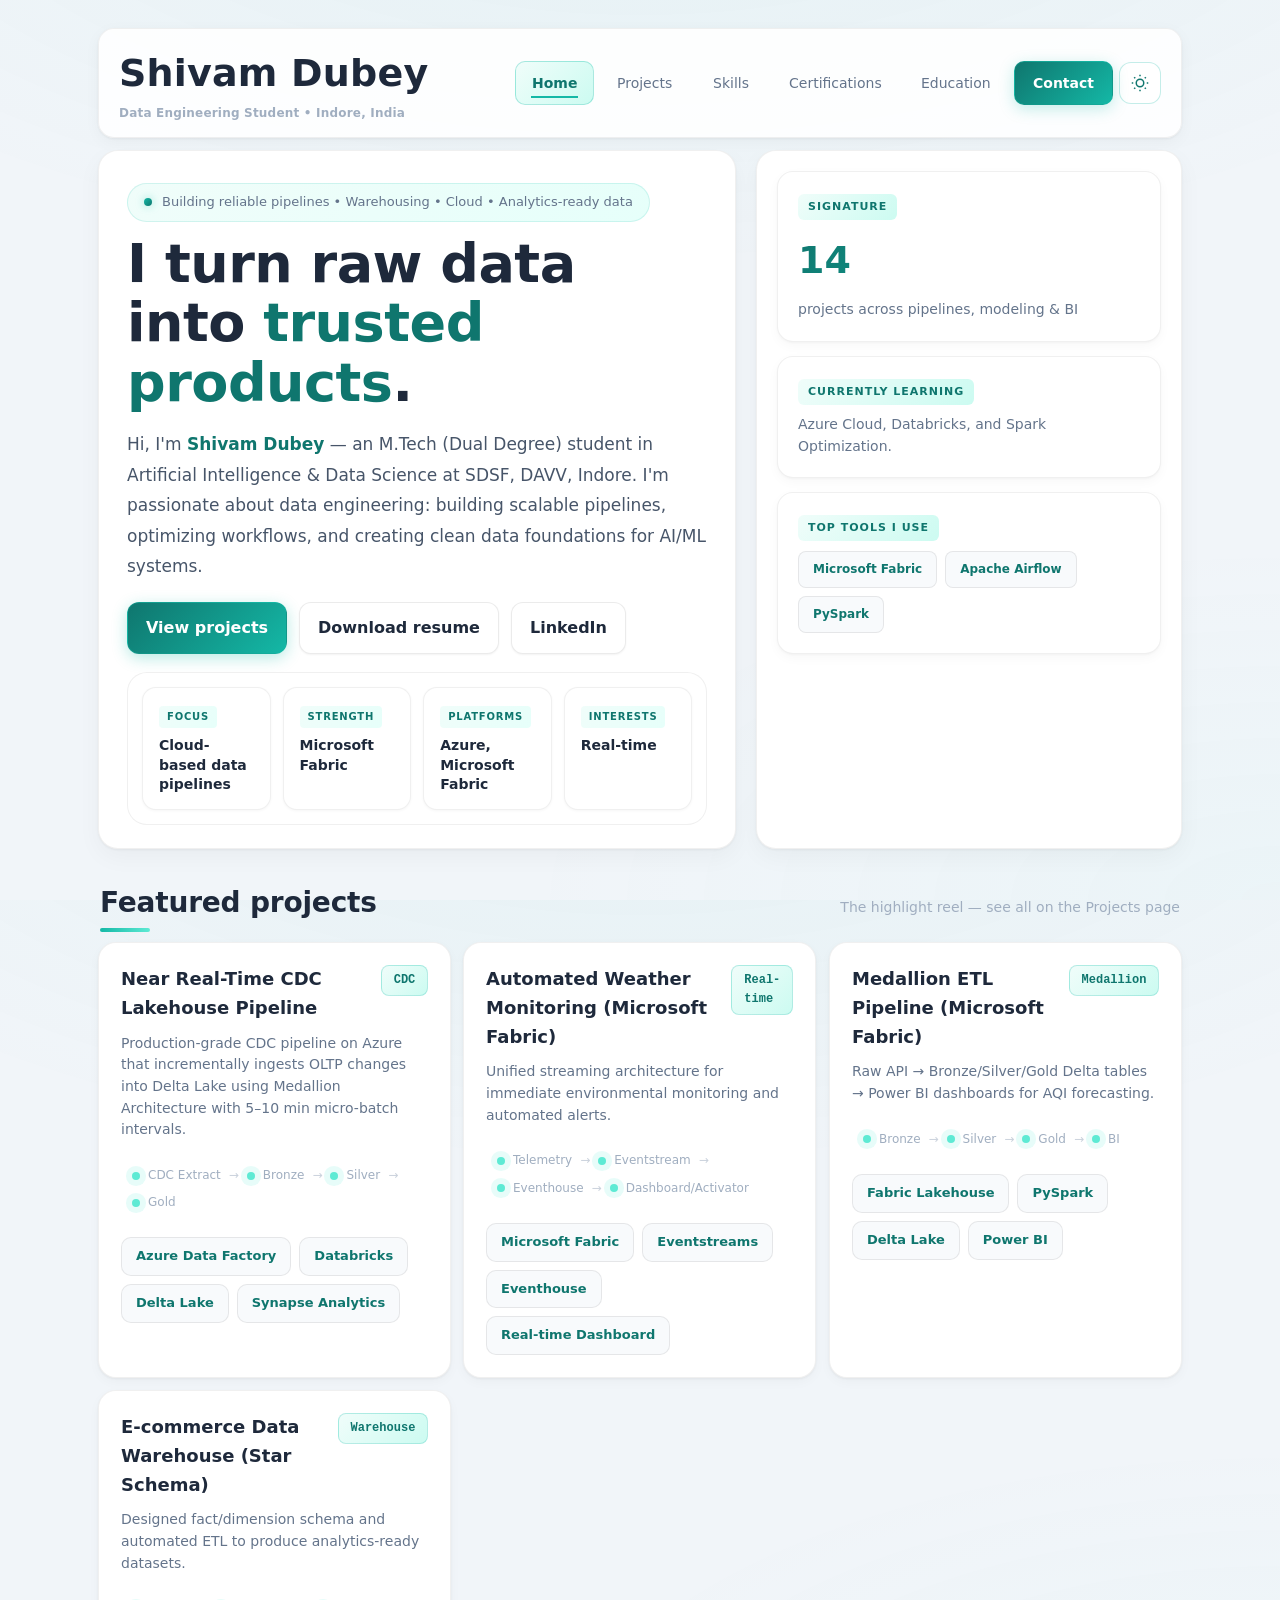
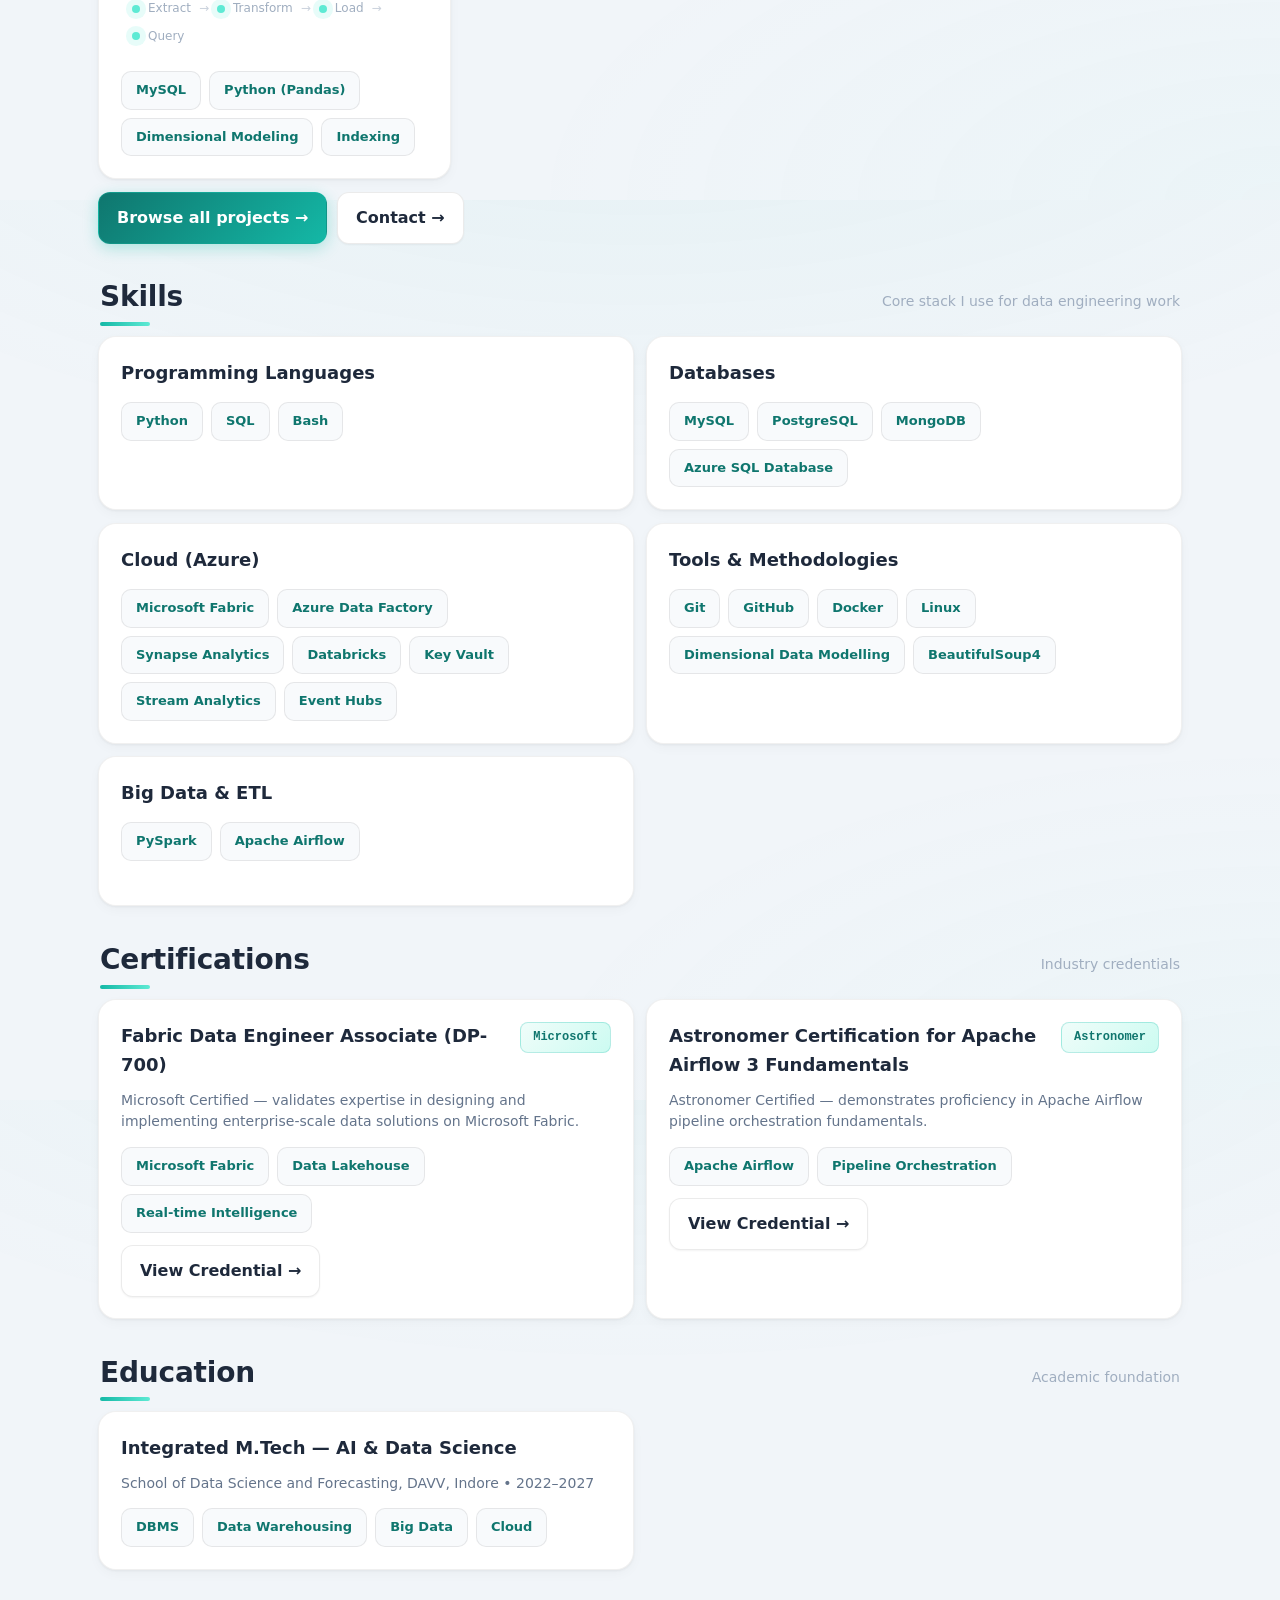
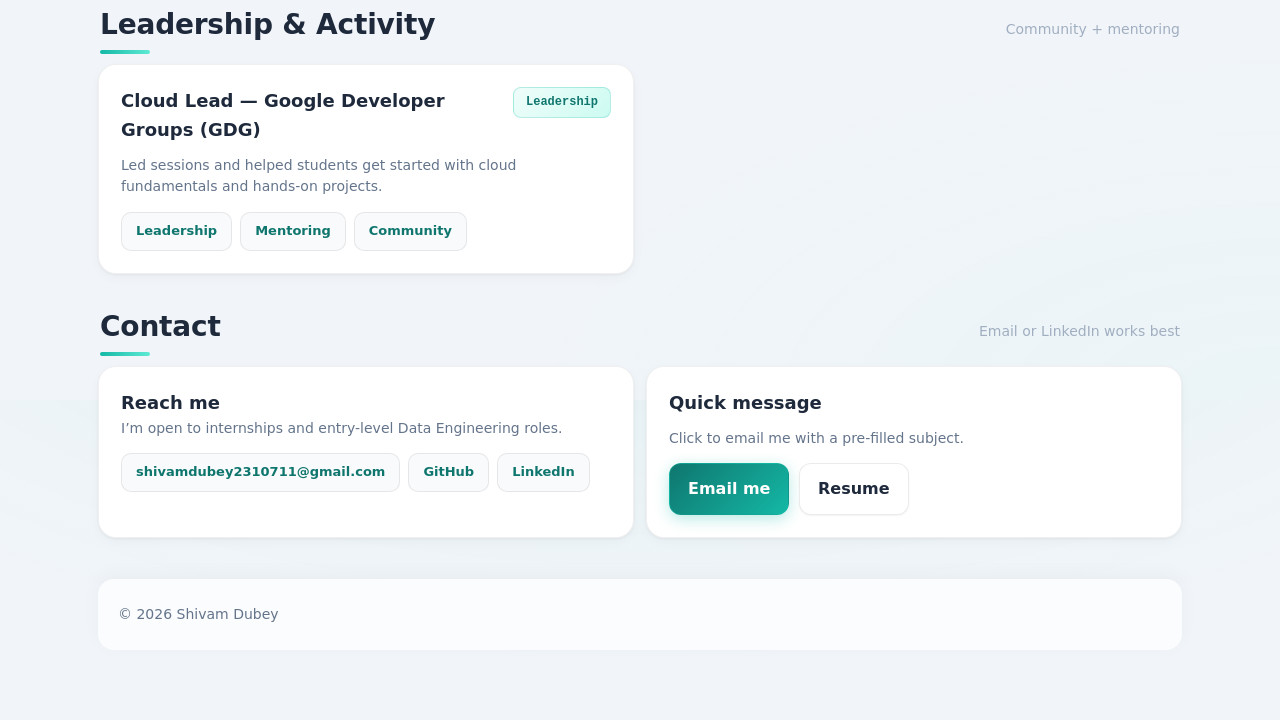
==== index.html @ 6c38d453 "Done" ====
<!doctype html>
<html lang="en">
<head>
  <meta charset="utf-8" />
  <meta name="viewport" content="width=device-width, initial-scale=1" />
  <meta name="color-scheme" content="light dark" />
  <title>Shivam Dubey — Data Engineering Portfolio</title>
  <link rel="stylesheet" href="./assets/styles.css" />
</head>
<body>
  <div class="container">
    <header>
      <div class="brand">
        <div>
          <div style="font-size:38px; font-weight:800;">Shivam Dubey</div>
          <div style="font-size:12px;color:var(--muted);">Data Engineering Student • Indore, India</div>
        </div>
      </div>
      <nav aria-label="Primary">
        <a href="./index.html" aria-current="page">Home</a>
        <a href="./projects.html">Projects</a>
        <a href="#skills">Skills</a>
        <a href="#certifications">Certifications</a>
        <a href="#education">Education</a>
        <a href="#contact" class="cta">Contact</a>
        <button class="darkModeToggle" id="darkModeToggle" aria-label="Toggle dark mode">
          <svg class="sunIcon" width="18" height="18" viewBox="0 0 24 24" fill="none" stroke="currentColor" stroke-width="2">
            <circle cx="12" cy="12" r="5"></circle>
            <line x1="12" y1="1" x2="12" y2="3"></line>
            <line x1="12" y1="21" x2="12" y2="23"></line>
            <line x1="4.22" y1="4.22" x2="5.64" y2="5.64"></line>
            <line x1="18.36" y1="18.36" x2="19.78" y2="19.78"></line>
            <line x1="1" y1="12" x2="3" y2="12"></line>
            <line x1="21" y1="12" x2="23" y2="12"></line>
            <line x1="4.22" y1="19.78" x2="5.64" y2="18.36"></line>
            <line x1="18.36" y1="5.64" x2="19.78" y2="4.22"></line>
          </svg>
          <svg class="moonIcon" width="18" height="18" viewBox="0 0 24 24" fill="none" stroke="currentColor" stroke-width="2">
            <path d="M21 12.79A9 9 0 1 1 11.21 3 7 7 0 0 0 21 12.79z"></path>
          </svg>
        </button>
      </nav>
    </header>

    <main>
      <section class="hero">
        <div class="panel left reveal" data-delay="1">
          <div class="kicker">
            <span class="dot" aria-hidden="true"></span>
            <span>Building reliable pipelines • Warehousing • Cloud • Analytics-ready data</span>
          </div>
          <h1>
            I turn raw data into
            <span style="color: #0f766e;">trusted products</span>.
          </h1>
          <p class="subtitle">
            Hi, I'm <strong>Shivam Dubey</strong> — an M.Tech (Dual Degree) student in Artificial Intelligence & Data Science at SDSF, DAVV, Indore.
            I'm passionate about data engineering: building scalable pipelines, optimizing workflows, and creating clean data foundations for AI/ML systems.
          </p>
          <div class="heroActions">
            <a class="btn primary" href="./projects.html">View projects</a>
            <a class="btn" href="../ShivamDubey.pdf" target="_blank" rel="noopener">Download resume</a>
            <a class="btn" href="https://www.linkedin.com/in/shivam-dubey20/" target="_blank" rel="noopener">LinkedIn</a>
          </div>

          <div class="statsBar panel reveal" data-delay="2" style="margin-top:18px; box-shadow:none;">
            <div class="stat">
              <div class="label">Focus</div>
              <div class="value">Cloud-based data pipelines</div>
            </div>
            <div class="stat">
              <div class="label">Strength</div>
              <div class="value">Microsoft Fabric</div>
            </div>
            <div class="stat">
              <div class="label">Platforms</div>
              <div class="value">Azure, Microsoft Fabric</div>
            </div>
            <div class="stat">
              <div class="label">Interests</div>
              <div class="value">Real-time</div>
            </div>
          </div>
        </div>

        <div class="panel right reveal" data-delay="2">
          <div class="miniCard">
            <div class="miniTitle">Signature</div>
            <div class="bigStat">14</div>
            <div class="miniText">projects across pipelines, modeling & BI</div>
          </div>
          <div class="miniCard">
            <div class="miniTitle">Currently learning</div>
            <div class="miniText">Azure Cloud, Databricks, and Spark Optimization.</div>
          </div>
          <div class="miniCard">
            <div class="miniTitle">Top Tools I Use</div>
            <div class="miniText topTools">
              <span class="toolTag">Microsoft Fabric</span>
              <span class="toolTag">Apache Airflow</span>
              <span class="toolTag">PySpark</span>
            </div>
          </div>
        </div>
      </section>

      <section class="reveal" data-delay="1">
        <div class="sectionHead">
          <h2>Featured projects</h2>
          <div class="hint">The highlight reel — see all on the Projects page</div>
        </div>

        <div class="grid3">
          <article class="card reveal" data-delay="1">
            <div class="cardTop">
              <h3>Near Real-Time CDC Lakehouse Pipeline</h3>
              <span class="pill">CDC</span>
            </div>
            <p class="meta">Production-grade CDC pipeline on Azure that incrementally ingests OLTP changes into Delta Lake using Medallion Architecture with 5–10 min micro-batch intervals.</p>
            <div class="pipeline" aria-label="Pipeline summary">
              <div class="pipeStep"><span class="pipeDot" aria-hidden="true"></span>CDC Extract</div>
              <div class="pipeArrow" aria-hidden="true">→</div>
              <div class="pipeStep"><span class="pipeDot" aria-hidden="true"></span>Bronze</div>
              <div class="pipeArrow" aria-hidden="true">→</div>
              <div class="pipeStep"><span class="pipeDot" aria-hidden="true"></span>Silver</div>
              <div class="pipeArrow" aria-hidden="true">→</div>
              <div class="pipeStep"><span class="pipeDot" aria-hidden="true"></span>Gold</div>
            </div>
            <div class="tags">
              <span class="tag">Azure Data Factory</span>
              <span class="tag">Databricks</span>
              <span class="tag">Delta Lake</span>
              <span class="tag">Synapse Analytics</span>
            </div>
          </article>

          <article class="card reveal" data-delay="2">
            <div class="cardTop">
              <h3>Automated Weather Monitoring (Microsoft Fabric)</h3>
              <span class="pill">Real-time</span>
            </div>
            <p class="meta">Unified streaming architecture for immediate environmental monitoring and automated alerts.</p>
            <div class="pipeline" aria-label="Pipeline summary">
              <div class="pipeStep"><span class="pipeDot" aria-hidden="true"></span>Telemetry</div>
              <div class="pipeArrow" aria-hidden="true">→</div>
              <div class="pipeStep"><span class="pipeDot" aria-hidden="true"></span>Eventstream</div>
              <div class="pipeArrow" aria-hidden="true">→</div>
              <div class="pipeStep"><span class="pipeDot" aria-hidden="true"></span>Eventhouse</div>
              <div class="pipeArrow" aria-hidden="true">→</div>
              <div class="pipeStep"><span class="pipeDot" aria-hidden="true"></span>Dashboard/Activator</div>
            </div>
            <div class="tags">
              <span class="tag">Microsoft Fabric</span>
              <span class="tag">Eventstreams</span>
              <span class="tag">Eventhouse</span>
              <span class="tag">Real-time Dashboard</span>
            </div>
          </article>

          <article class="card reveal" data-delay="3">
            <div class="cardTop">
              <h3>Medallion ETL Pipeline (Microsoft Fabric)</h3>
              <span class="pill">Medallion</span>
            </div>
            <p class="meta">Raw API → Bronze/Silver/Gold Delta tables → Power BI dashboards for AQI forecasting.</p>
            <div class="pipeline">
              <div class="pipeStep"><span class="pipeDot" aria-hidden="true"></span>Bronze</div>
              <div class="pipeArrow" aria-hidden="true">→</div>
              <div class="pipeStep"><span class="pipeDot" aria-hidden="true"></span>Silver</div>
              <div class="pipeArrow" aria-hidden="true">→</div>
              <div class="pipeStep"><span class="pipeDot" aria-hidden="true"></span>Gold</div>
              <div class="pipeArrow" aria-hidden="true">→</div>
              <div class="pipeStep"><span class="pipeDot" aria-hidden="true"></span>BI</div>
            </div>
            <div class="tags">
              <span class="tag">Fabric Lakehouse</span>
              <span class="tag">PySpark</span>
              <span class="tag">Delta Lake</span>
              <span class="tag">Power BI</span>
            </div>
          </article>

          <article class="card reveal" data-delay="4">
            <div class="cardTop">
              <h3>E-commerce Data Warehouse (Star Schema)</h3>
              <span class="pill">Warehouse</span>
            </div>
            <p class="meta">Designed fact/dimension schema and automated ETL to produce analytics-ready datasets.</p>
            <div class="pipeline">
              <div class="pipeStep"><span class="pipeDot" aria-hidden="true"></span>Extract</div>
              <div class="pipeArrow" aria-hidden="true">→</div>
              <div class="pipeStep"><span class="pipeDot" aria-hidden="true"></span>Transform</div>
              <div class="pipeArrow" aria-hidden="true">→</div>
              <div class="pipeStep"><span class="pipeDot" aria-hidden="true"></span>Load</div>
              <div class="pipeArrow" aria-hidden="true">→</div>
              <div class="pipeStep"><span class="pipeDot" aria-hidden="true"></span>Query</div>
            </div>
            <div class="tags">
              <span class="tag">MySQL</span>
              <span class="tag">Python (Pandas)</span>
              <span class="tag">Dimensional Modeling</span>
              <span class="tag">Indexing</span>
            </div>
          </article>
        </div>

        <div style="margin-top:12px; display:flex; gap:10px; flex-wrap:wrap; align-items:center;">
          <a class="btn primary" href="./projects.html">Browse all projects →</a>
          <a class="btn" href="#contact">Contact →</a>
        </div>
      </section>

      <section id="skills" class="reveal" data-delay="1">
        <div class="sectionHead">
          <h2>Skills</h2>
          <div class="hint">Core stack I use for data engineering work</div>
        </div>

        <div class="grid2">
          <div class="card reveal" data-delay="1">
            <h3 style="margin-top:0;">Programming Languages</h3>
            <div class="tags">
              <span class="tag">Python</span>
              <span class="tag">SQL</span>
              <span class="tag">Bash</span>
            </div>
          </div>

          <div class="card reveal" data-delay="2">
            <h3 style="margin-top:0;">Databases</h3>
            <div class="tags">
              <span class="tag">MySQL</span>
              <span class="tag">PostgreSQL</span>
              <span class="tag">MongoDB</span>
              <span class="tag">Azure SQL Database</span>
            </div>
          </div>

          <div class="card reveal" data-delay="3">
            <h3 style="margin-top:0;">Cloud (Azure)</h3>
            <div class="tags">
              <span class="tag">Microsoft Fabric</span>
              <span class="tag">Azure Data Factory</span>
              <span class="tag">Synapse Analytics</span>
              <span class="tag">Databricks</span>
              <span class="tag">Key Vault</span>
              <span class="tag">Stream Analytics</span>
              <span class="tag">Event Hubs</span>
            </div>
          </div>

          <div class="card reveal" data-delay="4">
            <h3 style="margin-top:0;">Tools & Methodologies</h3>
            <div class="tags">
              <span class="tag">Git</span>
              <span class="tag">GitHub</span>
              <span class="tag">Docker</span>
              <span class="tag">Linux</span>
              <span class="tag">Dimensional Data Modelling</span>
              <span class="tag">BeautifulSoup4</span>
            </div>
          </div>

          <div class="card reveal" data-delay="1">
            <h3 style="margin-top:0;">Big Data & ETL</h3>
            <div class="tags">
              <span class="tag">PySpark</span>
              <span class="tag">Apache Airflow</span>
            </div>
          </div>
        </div>
      </section>

      <section id="certifications" class="reveal" data-delay="1">
        <div class="sectionHead">
          <h2>Certifications</h2>
          <div class="hint">Industry credentials</div>
        </div>

        <div class="grid2">
          <article class="card reveal" data-delay="1">
            <div class="cardTop">
              <h3>Fabric Data Engineer Associate (DP-700)</h3>
              <span class="pill">Microsoft</span>
            </div>
            <p class="meta">Microsoft Certified — validates expertise in designing and implementing enterprise-scale data solutions on Microsoft Fabric.</p>
            <div class="tags">
              <span class="tag">Microsoft Fabric</span>
              <span class="tag">Data Lakehouse</span>
              <span class="tag">Real-time Intelligence</span>
            </div>
            <div style="margin-top:12px;">
              <a class="btn" href="https://learn.microsoft.com/api/credentials/share/en-us/ShivamDubey-7256/8B53C092106B45E4?sharingId=7010AFC8DEE83D1C" target="_blank" rel="noopener">View Credential →</a>
            </div>
          </article>

          <article class="card reveal" data-delay="2">
            <div class="cardTop">
              <h3>Astronomer Certification for Apache Airflow 3 Fundamentals</h3>
              <span class="pill">Astronomer</span>
            </div>
            <p class="meta">Astronomer Certified — demonstrates proficiency in Apache Airflow pipeline orchestration fundamentals.</p>
            <div class="tags">
              <span class="tag">Apache Airflow</span>
              <span class="tag">Pipeline Orchestration</span>
            </div>
            <div style="margin-top:12px;">
              <a class="btn" href="https://www.credly.com/badges/c5723127-2239-4396-9d45-524a67b0c350/public_url" target="_blank" rel="noopener">View Credential →</a>
            </div>
          </article>
        </div>
      </section>

      <section id="education" class="reveal" data-delay="1">
        <div class="sectionHead">
          <h2>Education</h2>
          <div class="hint">Academic foundation</div>
        </div>

        <div class="grid2">
          <article class="card reveal" data-delay="1">
            <h3 style="margin-top:0;">Integrated M.Tech — AI & Data Science</h3>
            <p class="meta">School of Data Science and Forecasting, DAVV, Indore • 2022–2027</p>
            <div class="tags">
              <span class="tag">DBMS</span>
              <span class="tag">Data Warehousing</span>
              <span class="tag">Big Data</span>
              <span class="tag">Cloud</span>
            </div>
          </article>
        </div>
      </section>

      <section id="leadership" class="reveal" data-delay="1">
        <div class="sectionHead">
          <h2>Leadership & Activity</h2>
          <div class="hint">Community + mentoring</div>
        </div>

        <div class="grid2">
          <article class="card reveal" data-delay="1">
            <div class="cardTop">
              <h3>Cloud Lead — Google Developer Groups (GDG)</h3>
              <span class="pill">Leadership</span>
            </div>
            <p class="meta">Led sessions and helped students get started with cloud fundamentals and hands‑on projects.</p>
            <div class="tags">
              <span class="tag">Leadership</span>
              <span class="tag">Mentoring</span>
              <span class="tag">Community</span>
            </div>
          </article>
        </div>
      </section>

      <section id="contact" class="reveal" data-delay="1">
        <div class="sectionHead">
          <h2>Contact</h2>
          <div class="hint">Email or LinkedIn works best</div>
        </div>

        <div class="grid2">
          <div class="card reveal" data-delay="1">
            <h3 style="margin-top:0;">Reach me</h3>
            <p class="meta" style="margin-top:0;">I’m open to internships and entry-level Data Engineering roles.</p>
            <div class="tags">
              <a class="tag" href="mailto:shivamdubey2310711@gmail.com">shivamdubey2310711@gmail.com</a>
              <a class="tag" href="https://github.com/shivamdubey2310" target="_blank" rel="noopener">GitHub</a>
              <a class="tag" href="https://www.linkedin.com/in/shivamdubey-20" target="_blank" rel="noopener">LinkedIn</a>
            </div>
          </div>

          <div class="card reveal" data-delay="2">
            <h3 style="margin-top:0;">Quick message</h3>
            <p class="meta">Click to email me with a pre-filled subject.</p>
            <div style="display:flex; gap:10px; flex-wrap:wrap;">
              <a class="btn primary" href="mailto:shivamdubey2310711@gmail.com?subject=Portfolio%20Inquiry">Email me</a>
              <a class="btn" href="../ShivamDubey.pdf" target="_blank" rel="noopener">Resume</a>
            </div>
          </div>
        </div>
      </section>

      <footer class="reveal" data-delay="1">
        <div>© <span id="year"></span> Shivam Dubey</div>
      </footer>
    </main>
  </div>

  <script src="./assets/app.js"></script>
</body>
</html>
---- assets/styles.css ----
:root{
  --bg: #0a0f1a;
  --card: rgba(255,255,255,.05);
  --text: #f0f4f8;
  --muted: #a0aec0;
  --soft: rgba(255,255,255,.08);
  --border: rgba(255,255,255,.1);

  /* Modern teal-cyan accent palette */
  --accent: #14b8a6;
  --accent2: #5eead4;
  --accentDark: #0d3d38;
  --accentMid: #0f766e;
  --accentGlow: rgba(20,184,166,.25);

  --shadow: 0 20px 60px rgba(0,0,0,.5);
  --radius: 16px;
  --max: 1120px;
  --mono: ui-monospace, SFMono-Regular, Menlo, Monaco, Consolas, "Liberation Mono", "Courier New", monospace;
  --sans: ui-sans-serif, system-ui, -apple-system, Segoe UI, Roboto, Helvetica, Arial, "Apple Color Emoji", "Segoe UI Emoji";
}

*{ box-sizing: border-box; }
html{ scroll-behavior: smooth; }
html, body{ height: 100%; }

body{
  margin: 0;
  font-family: var(--sans);
  color: #1e293b;
  background: 
    radial-gradient(ellipse 80% 50% at 50% -20%, rgba(20,184,166,.06), transparent),
    radial-gradient(ellipse 60% 40% at 100% 100%, rgba(94,234,212,.04), transparent),
    #f1f5f9;
  min-height: 100vh;
  line-height: 1.6;
  overflow-x: hidden;
  transition: background 0.3s ease, color 0.3s ease;
}

/* Dark Mode Styles */
body.dark-mode{
  color: #e2e8f0;
  background: 
    radial-gradient(ellipse 80% 50% at 50% -20%, rgba(20,184,166,.15), transparent),
    radial-gradient(ellipse 60% 40% at 100% 100%, rgba(94,234,212,.08), transparent),
    linear-gradient(180deg, #0f172a 0%, #1e293b 100%);
}

body.dark-mode ::selection{
  background: rgba(20,184,166,.5);
  color: #ffffff;
}

body.dark-mode header{
  background: rgba(15,23,42,.85);
  border-color: rgba(20,184,166,.2);
  box-shadow: 0 4px 20px rgba(0,0,0,.3);
}

body.dark-mode .hero .panel{
  background: linear-gradient(145deg, rgba(30,41,59,.9) 0%, rgba(15,23,42,.95) 100%);
  border-color: rgba(20,184,166,.25);
  box-shadow: 0 8px 32px rgba(0,0,0,.3);
}

body.dark-mode .miniCard{
  background: linear-gradient(145deg, rgba(30,41,59,.9) 0%, rgba(15,23,42,.95) 100%);
  border-color: rgba(20,184,166,.2);
}

body.dark-mode .stat{
  background: linear-gradient(145deg, rgba(30,41,59,.9) 0%, rgba(15,23,42,.95) 100%);
  border-color: rgba(20,184,166,.15);
}

body.dark-mode .card{
  background: linear-gradient(145deg, rgba(30,41,59,.95) 0%, rgba(15,23,42,.98) 100%);
  border-color: rgba(20,184,166,.15);
}

body.dark-mode h1,
body.dark-mode h2,
body.dark-mode h3,
body.dark-mode .card h3,
body.dark-mode .stat .value,
body.dark-mode .sectionHead h2{
  color: #f1f5f9;
}

body.dark-mode h1 span{
  color: #5eead4 !important;
}

body.dark-mode .subtitle{
  color: #94a3b8;
}

body.dark-mode .subtitle strong{
  color: #5eead4;
}

body.dark-mode .kicker{
  background: linear-gradient(135deg, rgba(20,184,166,.15), rgba(15,23,42,.8));
  border-color: rgba(20,184,166,.25);
  color: #94a3b8;
}

body.dark-mode .miniTitle{
  background: linear-gradient(135deg, rgba(20,184,166,.2), rgba(15,23,42,.5));
  color: #5eead4;
}

body.dark-mode .miniText{
  color: #94a3b8;
}

body.dark-mode .stat .label{
  background: linear-gradient(135deg, rgba(20,184,166,.15), rgba(15,23,42,.5));
  color: #5eead4;
}

body.dark-mode .toolTag{
  background: linear-gradient(135deg, rgba(20,184,166,.15), rgba(15,23,42,.8));
  border-color: rgba(20,184,166,.3);
  color: #5eead4;
}

body.dark-mode .btn{
  background: linear-gradient(145deg, rgba(30,41,59,.9), rgba(15,23,42,.95));
  border-color: rgba(20,184,166,.25);
  color: #e2e8f0;
}

body.dark-mode .btn.primary{
  background: linear-gradient(135deg, #0f766e, #14b8a6);
  color: #ffffff;
}

body.dark-mode nav a{
  color: #94a3b8;
}

body.dark-mode nav a:hover{
  background: linear-gradient(145deg, rgba(20,184,166,.1), rgba(15,23,42,.8));
  color: #5eead4;
}

body.dark-mode nav a[aria-current="page"]{
  background: linear-gradient(135deg, rgba(20,184,166,.2), rgba(15,23,42,.8));
  border-color: rgba(20,184,166,.35);
  color: #5eead4;
}

body.dark-mode .tag{
  background: linear-gradient(135deg, rgba(20,184,166,.15), rgba(15,23,42,.8));
  border-color: rgba(20,184,166,.25);
  color: #5eead4;
}

body.dark-mode .pill{
  background: linear-gradient(135deg, rgba(20,184,166,.2), rgba(15,23,42,.8));
  border-color: rgba(20,184,166,.3);
  color: #5eead4;
}

body.dark-mode .meta{
  color: #94a3b8;
}

body.dark-mode footer{
  background: linear-gradient(145deg, rgba(30,41,59,.9), rgba(15,23,42,.95));
  border-color: rgba(20,184,166,.2);
  color: #94a3b8;
}

body.dark-mode .filterBar input{
  background: rgba(30,41,59,.9);
  border-color: rgba(20,184,166,.2);
  color: #e2e8f0;
}

body.dark-mode .filterBar input::placeholder{
  color: #64748b;
}

/* Dark Mode Toggle Button */
.darkModeToggle{
  display: flex;
  align-items: center;
  justify-content: center;
  width: 42px;
  height: 42px;
  border: 1px solid rgba(20,184,166,.25);
  background: #ffffff;
  border-radius: 12px;
  cursor: pointer;
  transition: all 0.3s ease;
  color: #0f766e;
}

.darkModeToggle:hover{
  border-color: rgba(20,184,166,.4);
  box-shadow: 0 4px 15px rgba(20,184,166,.2);
  transform: translateY(-1px);
}

.darkModeToggle .sunIcon{
  display: block;
}

.darkModeToggle .moonIcon{
  display: none;
}

body.dark-mode .darkModeToggle{
  background: linear-gradient(145deg, rgba(30,41,59,.9), rgba(15,23,42,.95));
  border-color: rgba(20,184,166,.3);
  color: #5eead4;
}

body.dark-mode .darkModeToggle .sunIcon{
  display: none;
}

body.dark-mode .darkModeToggle .moonIcon{
  display: block;
}

/* Dark mode modal styles */
body.dark-mode .projectModal{
  background: rgba(15,23,42,.9);
}

body.dark-mode .modalContent{
  background: #1e293b;
  border-color: rgba(20,184,166,.2);
  box-shadow: 0 30px 100px rgba(0,0,0,.5), 0 0 0 1px rgba(20,184,166,.1);
}

body.dark-mode .modalBody{
  background: #1e293b;
}

body.dark-mode .modalClose{
  background: rgba(30,41,59,.9);
  border-color: rgba(20,184,166,.2);
  color: #e2e8f0;
}

body.dark-mode .modalClose:hover{
  background: rgba(20,184,166,.2);
}

body.dark-mode .modalInfo h2{
  color: #f1f5f9;
}

body.dark-mode .projectSection{
  border-color: rgba(94,234,212,.15);
}

body.dark-mode .sectionLabel{
  color: #5eead4;
  border-color: rgba(20,184,166,.4);
}

body.dark-mode .oneLiner{
  color: #e2e8f0;
}

body.dark-mode .techItem{
  color: #94a3b8;
}

body.dark-mode .techLabel{
  color: #5eead4;
}

body.dark-mode .projectSection p{
  color: #94a3b8;
}

body.dark-mode .highlights li{
  color: #94a3b8;
}

body.dark-mode .highlights li strong{
  color: #5eead4;
}

body.dark-mode .solutionList li{
  color: #94a3b8;
}

body.dark-mode .solutionList li strong{
  color: #5eead4;
}

body.dark-mode .projectLink{
  color: #5eead4;
}

body.dark-mode .modalBody::-webkit-scrollbar-track{
  background: #0f172a;
}

/* Dark mode project cards */
body.dark-mode .projectCard{
  background: linear-gradient(145deg, #1e293b 0%, #0f172a 100%);
  border-color: rgba(20,184,166,.15);
}

body.dark-mode .projectCard:hover{
  border-color: rgba(20,184,166,.35);
  box-shadow: 
    0 20px 50px rgba(0,0,0,.4), 
    0 0 40px rgba(20,184,166,.15),
    0 0 0 1px rgba(20,184,166,.25);
}

body.dark-mode .projectContent{
  background: linear-gradient(145deg, #1e293b 0%, #0f172a 100%);
}

body.dark-mode .projectContent h3{
  color: #f1f5f9;
}

body.dark-mode .projectCard:hover .projectContent h3{
  color: #5eead4;
}

body.dark-mode .projectContent .meta{
  color: #94a3b8;
}

body.dark-mode .projectContent .pill{
  background: rgba(20,184,166,.15);
  border-color: rgba(20,184,166,.3);
  color: #5eead4;
}

body.dark-mode .projectCard:hover .projectContent .pill{
  background: rgba(20,184,166,.25);
  border-color: rgba(20,184,166,.5);
}

body.dark-mode .projectGithubLink{
  background: rgba(30,41,59,.8);
  border-color: rgba(20,184,166,.2);
  color: #94a3b8;
}

body.dark-mode .projectGithubLink:hover{
  background: rgba(20,184,166,.15);
  border-color: rgba(20,184,166,.4);
  color: #5eead4;
}

body.dark-mode .projectContent .tag{
  background: rgba(20,184,166,.1);
  border-color: rgba(20,184,166,.2);
  color: #5eead4;
}

body.dark-mode .projectThumbnail{
  background:
    radial-gradient(600px 220px at 20% 20%, rgba(20,184,166,.2), transparent 60%),
    radial-gradient(600px 220px at 80% 60%, rgba(94,234,212,.15), transparent 55%),
    linear-gradient(180deg, rgba(255,255,255,.02), rgba(0,0,0,.1)),
    rgba(15,23,42,.95);
}

/* Clean background */
a{ color: inherit; text-decoration: none; }
a:hover{ text-decoration: underline; }

/* Selection styling */
::selection{
  background: rgba(20,184,166,.35);
  color: #1e293b;
}

.container{ max-width: var(--max); margin: 0 auto; padding: 28px 18px 70px; }

header{
  display: flex;
  justify-content: space-between;
  align-items: center;
  gap: 18px;
  padding: 14px 20px;
  background: rgba(255,255,255,.88);
  backdrop-filter: blur(12px);
  -webkit-backdrop-filter: blur(12px);
  border-radius: 16px;
  border: 1px solid rgba(0,0,0,.06);
  box-shadow: 0 1px 3px rgba(0,0,0,.06), 0 4px 16px rgba(0,0,0,.04);
  margin-bottom: 8px;
}

.brand{
  display:flex; align-items:center; gap: 12px;
  font-weight: 700;
  letter-spacing: .2px;
}

.badge{
  border: 1px solid var(--border);
  background: var(--card);
  padding: 7px 10px;
  border-radius: 999px;
  font-size: 12px;
  color: var(--muted);
}

nav{
  display:flex; flex-wrap: wrap; gap: 6px;
  align-items: center;
  justify-content: flex-end;
}

nav a{
  border: 1px solid transparent;
  padding: 10px 16px;
  border-radius: 10px;
  color: #64748b;
  font-size: 14px;
  font-weight: 500;
  position: relative;
  transition: all 250ms cubic-bezier(.2,.8,.2,1);
}

nav a:hover{
  border-color: rgba(20,184,166,.2);
  background: linear-gradient(145deg, #f0fdfa, #ffffff);
  color: #0f766e;
  text-decoration: none;
}

nav a[aria-current="page"]{
  border-color: rgba(20,184,166,.3);
  background: linear-gradient(135deg, #f0fdfa, #ccfbf1);
  color: #0f766e;
  font-weight: 600;
}

.cta{
  border: 1px solid rgba(20,184,166,.4);
  background: linear-gradient(135deg, #0f766e, #14b8a6);
  color: #ffffff;
  padding: 10px 18px;
  border-radius: 10px;
  font-weight: 600;
  white-space: nowrap;
  box-shadow: 0 4px 15px rgba(20,184,166,.25);
  transition: all 300ms cubic-bezier(.2,.8,.2,1);
}

.cta:hover{
  box-shadow: 0 6px 20px rgba(20,184,166,.35);
  transform: translateY(-1px);
  text-decoration: none;
}

.cta:hover{ 
  text-decoration: none; 
  transform: translateY(-2px);
  box-shadow: 0 8px 25px rgba(20,184,166,.3), 0 0 20px rgba(20,184,166,.2);
  border-color: rgba(20,184,166,.7);
}

.hero{
  display: grid;
  grid-template-columns: 1.2fr .8fr;
  gap: 20px;
  align-items: stretch;
  margin-top: 12px;
}

.hero .panel{
  border: 1px solid rgba(0,0,0,.06);
  background: #ffffff;
  box-shadow: 0 1px 3px rgba(0,0,0,.06), 0 8px 24px rgba(0,0,0,.04);
  border-radius: 20px;
}

.panel{
  border: 1px solid var(--border);
  background: linear-gradient(180deg, var(--card), transparent 110%);
  border-radius: var(--radius);
  box-shadow: var(--shadow);
  overflow: hidden;
}

/* Motion + micro-interactions */
.panel, .card, .miniCard, .btn, nav a{
  transition: transform 280ms cubic-bezier(.2,.8,.2,1), filter 220ms ease, background-color 220ms ease, border-color 220ms ease, box-shadow 280ms ease;
  will-change: transform;
}

.panel:hover{ 
  transform: translateY(-3px); 
  box-shadow: 0 12px 40px rgba(0,0,0,.1);
}

.card:hover{ 
  transform: translateY(-4px); 
  box-shadow: 0 8px 30px rgba(0,0,0,.1), 0 0 0 1px rgba(20,184,166,.1);
}

.miniCard:hover{ 
  transform: translateY(-2px); 
  box-shadow: 0 6px 20px rgba(0,0,0,.08);
}

/* Scroll reveal with stagger */
.reveal{
  opacity: 0;
  transform: translateY(24px) scale(0.98);
  filter: blur(8px);
  transition: opacity 700ms cubic-bezier(.2,.8,.2,1), transform 700ms cubic-bezier(.2,.8,.2,1), filter 600ms cubic-bezier(.2,.8,.2,1);
}

.reveal.is-visible{
  opacity: 1;
  transform: translateY(0) scale(1);
  filter: blur(0);
}

.reveal[data-delay="1"]{ transition-delay: 100ms; }
.reveal[data-delay="2"]{ transition-delay: 180ms; }
.reveal[data-delay="3"]{ transition-delay: 260ms; }
.reveal[data-delay="4"]{ transition-delay: 340ms; }

.hero .left{ padding: 32px 28px 24px; }

.kicker{
  display:inline-flex;
  gap: 10px;
  flex-wrap: wrap;
  align-items: center;
  font-size: 13px;
  color: #64748b;
  font-weight: 500;
  background: linear-gradient(135deg, #f0fdfa, #e6fffa);
  padding: 8px 16px;
  border-radius: 20px;
  border: 1px solid rgba(20,184,166,.15);
}

.kicker .dot{ 
  width: 8px; 
  height: 8px; 
  border-radius: 999px; 
  background: linear-gradient(135deg, #14b8a6, #0f766e); 
  box-shadow: 0 0 8px rgba(20,184,166,.4);
}

h1{ 
  margin: 12px 0 10px; 
  font-size: clamp(34px, 5vw, 54px); 
  line-height: 1.1; 
  font-weight: 800; 
  letter-spacing: -0.5px;
  color: #1e293b;
}

h2{ font-size: clamp(22px, 3vw, 32px); font-weight: 700; letter-spacing: -0.3px; color: #1e293b; }
h3{ font-size: clamp(16px, 2vw, 20px); font-weight: 700; color: #1e293b; }
.subtitle{ 
  color: #475569; 
  font-size: 17px; 
  max-width: 60ch; 
  line-height: 1.8; 
}
.subtitle strong{
  color: #0f766e;
  font-weight: 700;
}

.heroActions{ display:flex; flex-wrap: wrap; gap: 12px; margin-top: 20px; }

.btn{
  display:inline-flex; align-items:center; gap: 10px;
  border: 1px solid rgba(0,0,0,.08);
  background: #ffffff;
  padding: 12px 18px;
  border-radius: 12px;
  font-weight: 600;
  color: #1e293b;
  position: relative;
  overflow: hidden;
  box-shadow: 0 1px 2px rgba(0,0,0,.05);
  transition: all 300ms ease;
}

.btn:hover{
  border-color: rgba(20,184,166,.3);
  box-shadow: 0 4px 12px rgba(0,0,0,.08), 0 0 0 1px rgba(20,184,166,.1);
  transform: translateY(-2px);
  text-decoration: none;
}

.btn.primary{
  border-color: rgba(20,184,166,.4);
  background: linear-gradient(135deg, #0f766e, #14b8a6);
  color: #ffffff;
  box-shadow: 0 4px 15px rgba(20,184,166,.3);
}

.btn.primary:hover{
  box-shadow: 0 8px 25px rgba(20,184,166,.4);
  transform: translateY(-2px);
}

.hero .right{ padding: 20px; display:flex; flex-direction: column; gap: 14px; }

.miniCard{
  border: 1px solid rgba(0,0,0,.06);
  background: #ffffff;
  border-radius: 16px;
  padding: 20px;
  box-shadow: 0 1px 3px rgba(0,0,0,.04), 0 4px 12px rgba(0,0,0,.03);
  position: relative;
  overflow: hidden;
  transition: all 300ms cubic-bezier(.2,.8,.2,1);
}

.miniCard::before{
  content: '';
  position: absolute;
  top: 0;
  left: 0;
  right: 0;
  height: 3px;
  background: linear-gradient(90deg, #14b8a6, #5eead4);
  opacity: 0;
  transition: opacity 300ms ease;
}

.miniCard:hover::before{
  opacity: 1;
}

.miniCard:hover{
  border-color: rgba(20,184,166,.2);
  box-shadow: 0 6px 20px rgba(0,0,0,.08);
  transform: translateY(-2px);
}

@keyframes spinGlow{
  from{ transform: rotate(0deg); }
  to{ transform: rotate(360deg); }
}

.miniCard > *{
  position: relative;
  z-index: 1;
}

.miniTitle{ 
  font-weight: 700; 
  font-size: 11px; 
  letter-spacing: 1px; 
  text-transform: uppercase; 
  color: #0f766e;
  background: linear-gradient(135deg, #f0fdfa, #ccfbf1);
  padding: 4px 10px;
  border-radius: 6px;
  display: inline-block;
}
.bigStat{ 
  margin-top: 10px; 
  font-size: 38px; 
  font-weight: 800;
  background: linear-gradient(135deg, #0f766e, #14b8a6);
  -webkit-background-clip: text;
  background-clip: text;
  color: transparent;
}
.miniText{ color: #64748b; font-size: 14px; margin-top: 8px; line-height: 1.6; }

/* Top Tools styling */
.topTools{
  display: flex;
  flex-wrap: wrap;
  gap: 8px;
  margin-top: 10px;
}

.toolTag{
  display: inline-block;
  padding: 8px 14px;
  background: #f8fafc;
  border: 1px solid rgba(0,0,0,.08);
  border-radius: 8px;
  font-size: 12px;
  font-weight: 600;
  color: #0f766e;
  transition: all 200ms ease;
}

.toolTag:hover{
  background: linear-gradient(135deg, #f0fdfa, #ccfbf1);
  border-color: rgba(20,184,166,.4);
  transform: translateY(-1px);
  box-shadow: 0 4px 12px rgba(20,184,166,.15);
}

.statsBar{
  margin-top: 14px;
  padding: 14px;
  display:grid;
  grid-template-columns: repeat(4,1fr);
  gap: 12px;
}

.stat{
  border: 1px solid rgba(0,0,0,.06);
  background: #ffffff;
  border-radius: 14px;
  padding: 14px 16px;
  box-shadow: 0 1px 3px rgba(0,0,0,.04);
  position: relative;
  overflow: hidden;
  transition: all 300ms cubic-bezier(.2,.8,.2,1);
}

.stat::before{
  content: '';
  position: absolute;
  left: 0;
  top: 0;
  bottom: 0;
  width: 3px;
  background: linear-gradient(180deg, #14b8a6, #5eead4);
  opacity: 0;
  transition: opacity 300ms ease;
}

.stat:hover::before{
  opacity: 1;
}

.stat:hover{
  border-color: rgba(20,184,166,.25);
  box-shadow: 0 8px 25px rgba(0,0,0,.08), 0 0 20px rgba(20,184,166,.08);
  transform: translateY(-2px);
}

.stat .label{ 
  color: #0f766e; 
  font-size: 10px; 
  font-weight: 700; 
  text-transform: uppercase; 
  letter-spacing: 0.8px;
  background: linear-gradient(135deg, #f0fdfa, #e6fffa);
  padding: 3px 8px;
  border-radius: 4px;
  display: inline-block;
}
.stat .value{ font-weight: 600; margin-top: 8px; font-size: 14px; color: #1e293b; line-height: 1.4; }

section{ margin-top: 32px; }
.sectionHead{ display:flex; align-items: baseline; justify-content: space-between; gap: 12px; margin: 20px 2px 16px; }
.sectionHead h2{ 
  margin: 0; 
  font-size: clamp(22px, 3vw, 28px); 
  letter-spacing: -0.2px; 
  font-weight: 700; 
  position: relative;
  display: inline-block;
  color: #1e293b;
}
.sectionHead h2::after{
  content: '';
  position: absolute;
  bottom: -6px;
  left: 0;
  width: 50px;
  height: 4px;
  background: linear-gradient(90deg, #14b8a6, #5eead4);
  border-radius: 2px;
}
.sectionHead .hint{ color: var(--muted); font-size: 14px; }

.grid3{ display:grid; grid-template-columns: repeat(3,1fr); gap: 12px; }
.grid2{ display:grid; grid-template-columns: repeat(2,1fr); gap: 12px; }

.card{
  border: 1px solid rgba(0,0,0,.06);
  background: #ffffff;
  border-radius: 18px;
  padding: 22px;
  min-height: 150px;
  box-shadow: 0 1px 3px rgba(0,0,0,.06), 0 4px 12px rgba(0,0,0,.03);
  position: relative;
  overflow: hidden;
  transition: all 300ms cubic-bezier(.2,.8,.2,1);
}

.card::before{
  content: '';
  position: absolute;
  top: 0;
  left: 0;
  right: 0;
  height: 3px;
  background: linear-gradient(90deg, #14b8a6, #5eead4);
  opacity: 0;
  transition: opacity 300ms ease;
}

.card:hover::before{
  opacity: 1;
}

.card:hover{
  border-color: rgba(20,184,166,.2);
  box-shadow: 0 8px 30px rgba(0,0,0,.1), 0 0 0 1px rgba(20,184,166,.1);
  transform: translateY(-4px);
}

@keyframes gradientShift{
  0%, 100%{ background-position: 0% 50%; }
  50%{ background-position: 100% 50%; }
}

.cardTop{ display:flex; justify-content: space-between; gap: 12px; align-items: flex-start; }
.card h3{ margin: 0; font-size: 18px; font-weight: 700; color: #1e293b; transition: color 200ms ease; }
.card:hover h3{ color: #0f766e; }
.pill{ 
  font-family: var(--mono); 
  font-size: 12px; 
  color: #0f766e; 
  border: 1px solid rgba(20,184,166,.25); 
  border-radius: 8px; 
  padding: 5px 12px; 
  background: linear-gradient(135deg, #f0fdfa, #ccfbf1); 
  font-weight: 600;
  transition: all 200ms ease; 
}
.card:hover .pill{ 
  border-color: rgba(20,184,166,.4); 
  background: linear-gradient(135deg, #ccfbf1, #99f6e4); 
}

.meta{ margin-top: 10px; color: #64748b; font-size: 14px; line-height: 1.55; }

.pipeline{
  margin-top: 12px;
  border: 1px dashed var(--border);
  border-radius: 14px;
  padding: 10px;
  display:flex;
  flex-wrap: wrap;
  gap: 8px;
  color: var(--muted);
  font-size: 12px;
}

.pipeStep{ display:flex; align-items:center; gap: 8px; }
.pipeDot{ 
  width: 8px; 
  height: 8px; 
  border-radius: 999px; 
  background: var(--accent2); 
  box-shadow: 0 0 0 6px rgba(94,234,212,.15);
  animation: pipePulse 1.5s ease-in-out infinite;
}

@keyframes pipePulse{
  0%, 100%{ transform: scale(1); opacity: 1; }
  50%{ transform: scale(1.2); opacity: 0.8; }
}

.pipeArrow{ opacity: .55; }

.tags{ margin-top: 14px; display:flex; flex-wrap: wrap; gap: 8px; }

.tag{ 
  border:1px solid rgba(0,0,0,.08); 
  background: #f8fafc; 
  color: #0f766e; 
  padding: 8px 14px; 
  border-radius: 10px; 
  font-size: 13px;
  font-weight: 600;
  transition: all 250ms cubic-bezier(.2,.8,.2,1);
  cursor: default;
  position: relative;
  overflow: hidden;
}

.tag:hover{
  border-color: rgba(20,184,166,.3);
  background: #f0fdfa;
  transform: translateY(-2px);
  box-shadow: 0 2px 8px rgba(20,184,166,.12);
}

a.tag:hover, button.tag:hover{ filter: brightness(1.03); text-decoration: none; }

.timeline{ display:flex; flex-direction: column; gap: 10px; }
.role{ display:flex; gap: 12px; align-items: flex-start; }
.when{ min-width: 140px; font-family: var(--mono); color: var(--muted); font-size: 12px; padding-top: 3px; }
.roleBody{ flex: 1; }

.roleTitle{ font-weight: 800; margin: 0; }
.roleTitle span{ color: var(--muted); font-weight: 600; }
.bullets{ margin: 8px 0 0; padding-left: 18px; color: var(--muted); }

footer{
  margin-top: 40px;
  border-top: 1px solid rgba(0,0,0,.06);
  padding: 24px 20px;
  background: rgba(255,255,255,.7);
  border-radius: 16px;
  color: #64748b;
  display:flex;
  flex-wrap: wrap;
  justify-content: space-between;
  gap: 12px;
  font-size: 14px;
  box-shadow: 0 -4px 20px rgba(0,0,0,.03);
}

.contactBox{ display:flex; flex-wrap: wrap; gap: 10px; align-items: center; }

.sr-only{
  position: absolute;
  width: 1px;
  height: 1px;
  padding: 0;
  margin: -1px;
  overflow: hidden;
  clip: rect(0, 0, 0, 0);
  white-space: nowrap;
  border: 0;
}

@media (max-width: 900px){
  .hero{ grid-template-columns: 1fr; }
  .statsBar{ grid-template-columns: repeat(2,1fr); }
  .grid3{ grid-template-columns: 1fr; }
  .grid2{ grid-template-columns: 1fr; }
  .when{ min-width: 110px; }
}

@media (prefers-reduced-motion: reduce){
  *{ scroll-behavior: auto !important; transition: none !important; animation: none !important; }
  .reveal{ opacity: 1 !important; transform: none !important; filter: none !important; }
}

/* Architecture block styles used on projects page — moved here so case-study pages can embed images */
.arch{
  margin-top: 12px;
  border: 1px dashed var(--border);
  background: rgba(255,255,255,.02);
  border-radius: 16px;
  padding: 12px;
  overflow: hidden;
}
.archTitle{
  font-family: var(--mono);
  font-size: 12px;
  color: var(--muted);
  margin: 0 0 8px;
}
.archImg{
  display:block;
  width: 100%;
  height: 260px;
  border-radius: 12px;
  border: 1px solid var(--border);
  background:
    radial-gradient(600px 220px at 20% 20%, rgba(20,184,166,.2), transparent 60%),
    radial-gradient(600px 220px at 80% 60%, rgba(94,234,212,.12), transparent 55%),
    linear-gradient(180deg, rgba(255,255,255,.03), rgba(0,0,0,.05));
  position: relative;
}
.archImg::after{
  content: 'Architecture diagram';
  position: absolute;
  inset: 0;
  display:flex;
  align-items:center;
  justify-content:center;
  text-align:center;
  color: rgba(255,255,255,.75);
  font-family: var(--mono);
  font-size: 12px;
  letter-spacing: .04em;
  text-transform: uppercase;
  padding: 0 12px;
}
.archImg.hasImage::after{ content: ''; }
.archImg img{
  width: 100%;
  height: 100%;
  display:block;
  object-fit: cover;
  border-radius: 12px;
}
.archNote{ margin: 8px 0 0; }

/* ========== Projects Page Styles ========== */

.filterBar{
  margin-bottom: 18px;
  position: relative;
  max-width: 400px;
}

.filterBar input{
  width: 100%;
  padding: 14px 18px 14px 44px;
  border: 1px solid var(--border);
  background: var(--card);
  border-radius: 14px;
  color: var(--text);
  font-size: 14px;
  outline: none;
  transition: border-color 250ms ease, box-shadow 250ms ease, background 250ms ease;
}

.filterBar::before{
  content: '';
  position: absolute;
  left: 16px;
  top: 50%;
  transform: translateY(-50%);
  width: 18px;
  height: 18px;
  background-image: url("data:image/svg+xml,%3Csvg xmlns='http://www.w3.org/2000/svg' fill='none' viewBox='0 0 24 24' stroke='rgba(255,255,255,0.5)'%3E%3Cpath stroke-linecap='round' stroke-linejoin='round' stroke-width='2' d='M21 21l-6-6m2-5a7 7 0 11-14 0 7 7 0 0114 0z'/%3E%3C/svg%3E");
  background-size: contain;
  pointer-events: none;
  transition: opacity 200ms ease;
}

.filterBar input:focus{
  border-color: var(--accent);
  box-shadow: 0 0 0 4px rgba(20,184,166,.2), 0 4px 20px rgba(0,0,0,.2);
  background: rgba(255,255,255,.08);
}

.filterBar input::placeholder{
  color: var(--muted);
}

.projectsGrid{
  display: grid;
  grid-template-columns: repeat(auto-fill, minmax(320px, 1fr));
  gap: 18px;
}

.projectCard{
  border: 1px solid rgba(0,0,0,.06);
  background: #ffffff;
  border-radius: 18px;
  overflow: hidden;
  cursor: pointer;
  transition: transform 350ms cubic-bezier(.2,.8,.2,1), box-shadow 350ms ease, border-color 280ms ease;
  position: relative;
  box-shadow: 0 1px 3px rgba(0,0,0,.06), 0 4px 12px rgba(0,0,0,.03);
}

.projectCard::before{
  content: '';
  position: absolute;
  top: 0;
  left: 0;
  right: 0;
  height: 4px;
  background: linear-gradient(90deg, #14b8a6, #5eead4, #0f766e, #14b8a6);
  background-size: 300% 100%;
  opacity: 0;
  transition: opacity 300ms ease;
  z-index: 10;
  animation: borderGradient 4s ease infinite;
}

@keyframes borderGradient{
  0%, 100%{ background-position: 0% 50%; }
  50%{ background-position: 100% 50%; }
}

.projectCard:hover::before{
  opacity: 1;
}

.projectCard:hover{
  transform: translateY(-8px) scale(1.02);
  box-shadow: 
    0 20px 50px rgba(0,0,0,.15), 
    0 0 40px rgba(20,184,166,.12),
    0 0 0 1px rgba(20,184,166,.2);
  border-color: rgba(20,184,166,.25);
}

.projectCard:focus{
  outline: 2px solid var(--accent);
  outline-offset: 2px;
}

.projectThumbnail{
  width: 100%;
  height: 180px;
  overflow: hidden;
  background:
    radial-gradient(600px 220px at 20% 20%, rgba(20,184,166,.15), transparent 60%),
    radial-gradient(600px 220px at 80% 60%, rgba(94,234,212,.1), transparent 55%),
    linear-gradient(180deg, rgba(255,255,255,.02), rgba(0,0,0,.05)),
    rgba(13,61,56,.85);
  position: relative;
  display: flex;
  align-items: center;
  justify-content: center;
}

.projectThumbnail img{
  max-width: 95%;
  max-height: 95%;
  width: auto;
  height: auto;
  object-fit: contain;
  display: block;
  transition: transform 400ms cubic-bezier(.2,.8,.2,1), filter 300ms ease;
  border-radius: 6px;
  filter: drop-shadow(0 4px 12px rgba(0,0,0,.3));
}

.projectCard:hover .projectThumbnail img{
  transform: scale(1.08);
  filter: drop-shadow(0 8px 20px rgba(0,0,0,.4));
}

.projectThumbnail img[src=""]{
  display: none;
}

/* View indicator overlay */
.projectThumbnail::after{
  content: 'Click to view';
  position: absolute;
  bottom: 0;
  left: 0;
  right: 0;
  padding: 12px;
  background: linear-gradient(to top, rgba(0,0,0,.7), transparent);
  color: rgba(255,255,255,.9);
  font-size: 12px;
  font-weight: 600;
  text-align: center;
  opacity: 0;
  transform: translateY(10px);
  transition: opacity 300ms ease, transform 300ms ease;
}

.projectCard:hover .projectThumbnail::after{
  opacity: 1;
  transform: translateY(0);
}

.projectContent{
  padding: 18px;
  position: relative;
  z-index: 1;
  background: #ffffff;
}

.projectContent .cardTop{
  margin-bottom: 10px;
}

.projectContent h3{
  font-size: 17px;
  font-weight: 700;
  line-height: 1.35;
  margin: 0;
  color: #1e293b;
  transition: color 200ms ease;
}

.projectCard:hover .projectContent h3{
  color: #0f766e;
}

.projectContent .meta{
  font-size: 14px;
  color: #64748b;
  margin: 10px 0;
  display: -webkit-box;
  -webkit-line-clamp: 2;
  line-clamp: 2;
  -webkit-box-orient: vertical;
  overflow: hidden;
  line-height: 1.5;
}

.projectContent .tags{
  margin-top: 12px;
}

/* GitHub link on project cards */
.projectGithubLink{
  display: inline-flex;
  align-items: center;
  gap: 6px;
  margin-top: 12px;
  padding: 8px 14px;
  background: #f8fafc;
  border: 1px solid #e2e8f0;
  border-radius: 8px;
  color: #475569;
  font-size: 13px;
  font-weight: 600;
  text-decoration: none;
  transition: all 200ms ease;
}

.projectGithubLink:hover{
  background: rgba(20,184,166,.1);
  border-color: rgba(20,184,166,.4);
  color: #0f766e;
}

.projectGithubLink svg{
  width: 16px;
  height: 16px;
  fill: currentColor;
}

.projectContent .pill{
  transition: all 200ms ease;
  background: rgba(20,184,166,.1);
  border-color: rgba(20,184,166,.25);
  color: #0f766e;
}

.projectCard:hover .projectContent .pill{
  border-color: rgba(20,184,166,.4);
  background: rgba(20,184,166,.15);
  color: #0f766e;
}

/* Project card tags on white background */
.projectContent .tags .tag{
  background: #f1f5f9;
  border-color: #e2e8f0;
  color: #475569;
}

.projectContent .tags .tag:hover{
  background: rgba(20,184,166,.1);
  border-color: rgba(20,184,166,.3);
  color: #0f766e;
}

/* ========== Project Modal Styles ========== */

.projectModal{
  position: fixed;
  inset: 0;
  z-index: 1000;
  display: flex;
  align-items: center;
  justify-content: center;
  opacity: 0;
  visibility: hidden;
  transition: opacity 350ms ease, visibility 350ms ease;
}

.projectModal.active{
  opacity: 1;
  visibility: visible;
}

.modalOverlay{
  position: absolute;
  inset: 0;
  background: rgba(0,0,0,.8);
  backdrop-filter: blur(12px);
  animation: fadeIn 300ms ease;
}

@keyframes fadeIn{
  from{ opacity: 0; }
  to{ opacity: 1; }
}

.modalContent{
  position: relative;
  width: 90%;
  max-width: 1000px;
  max-height: 90vh;
  background: #ffffff;
  border: 1px solid rgba(0,0,0,.1);
  border-radius: var(--radius);
  box-shadow: 0 30px 100px rgba(0,0,0,.25), 0 0 0 1px rgba(0,0,0,.05);
  overflow: hidden;
  display: flex;
  flex-direction: column;
  transform: scale(0.9) translateY(30px);
  opacity: 0;
  transition: transform 400ms cubic-bezier(.2,.8,.2,1), opacity 350ms ease;
}

.projectModal.active .modalContent{
  transform: scale(1) translateY(0);
  opacity: 1;
}

.modalClose{
  position: absolute;
  top: 12px;
  right: 12px;
  width: 40px;
  height: 40px;
  border: 1px solid rgba(0,0,0,.1);
  background: #f1f5f9;
  backdrop-filter: blur(8px);
  border-radius: 50%;
  color: #1e293b;
  font-size: 24px;
  line-height: 1;
  cursor: pointer;
  z-index: 10;
  display: flex;
  align-items: center;
  justify-content: center;
  transition: all 250ms ease;
}

.modalClose:hover{
  background: #e2e8f0;
  transform: scale(1.1) rotate(90deg);
  border-color: var(--accent);
}

.modalBody{
  overflow-y: auto;
  padding: 24px;
  background: #ffffff;
}

/* Custom scrollbar for modal */
.modalBody::-webkit-scrollbar{
  width: 8px;
}

.modalBody::-webkit-scrollbar-track{
  background: #f1f5f9;
  border-radius: 4px;
}

.modalBody::-webkit-scrollbar-thumb{
  background: rgba(20,184,166,.5);
  border-radius: 4px;
}

.modalBody::-webkit-scrollbar-thumb:hover{
  background: rgba(20,184,166,.7);
}

.modalImage{
  width: 100%;
  margin-bottom: 20px;
  border-radius: 14px;
  overflow: hidden;
  border: 1px solid var(--border);
  background:
    radial-gradient(600px 220px at 20% 20%, rgba(20,184,166,.2), transparent 60%),
    radial-gradient(600px 220px at 80% 60%, rgba(94,234,212,.12), transparent 55%),
    linear-gradient(180deg, rgba(255,255,255,.03), rgba(0,0,0,.05)),
    var(--accentDark);
  display: flex;
  align-items: center;
  justify-content: center;
  min-height: 200px;
  padding: 20px;
}

.modalImage img{
  max-width: 100%;
  height: auto;
  max-height: 400px;
  object-fit: contain;
  display: block;
  border-radius: 8px;
  filter: drop-shadow(0 8px 24px rgba(0,0,0,.4));
  animation: imageReveal 500ms ease 200ms both;
}

@keyframes imageReveal{
  from{ opacity: 0; transform: scale(0.95); }
  to{ opacity: 1; transform: scale(1); }
}

.modalInfo h2{
  margin: 0 0 20px;
  font-size: 26px;
  font-weight: 700;
  line-height: 1.3;
  color: #1e293b;
  animation: slideUp 400ms ease 100ms both;
}

@keyframes slideUp{
  from{ opacity: 0; transform: translateY(15px); }
  to{ opacity: 1; transform: translateY(0); }
}

/* Project content sections */
.projectSection{
  margin-bottom: 24px;
  padding-bottom: 20px;
  border-bottom: 1px solid #e2e8f0;
  animation: slideUp 400ms ease both;
}

.projectSection:nth-child(1){ animation-delay: 150ms; }
.projectSection:nth-child(2){ animation-delay: 200ms; }
.projectSection:nth-child(3){ animation-delay: 250ms; }
.projectSection:nth-child(4){ animation-delay: 300ms; }
.projectSection:nth-child(5){ animation-delay: 350ms; }
.projectSection:nth-child(6){ animation-delay: 400ms; }

.projectSection:last-child{
  border-bottom: none;
  margin-bottom: 0;
  padding-bottom: 0;
}

.sectionLabel{
  font-size: 16px;
  font-weight: 800;
  text-transform: uppercase;
  letter-spacing: 1px;
  color: #0d3d38;
  margin: 0 0 14px;
  padding-bottom: 8px;
  border-bottom: 2px solid rgba(20,184,166,.3);
  display: inline-block;
}

.oneLiner{
  font-size: 17px;
  line-height: 1.65;
  color: #1e293b;
  margin: 0;
}

.techStack{
  display: flex;
  flex-direction: column;
  gap: 6px;
}

.techItem{
  font-size: 14px;
  color: #64748b;
}

.techLabel{
  color: #1e293b;
  font-weight: 600;
}

.techValue{
  color: #64748b;
}

.projectSection p{
  font-size: 15px;
  line-height: 1.75;
  color: #475569;
  margin: 0 0 12px;
}

.projectSection p:last-child{
  margin-bottom: 0;
}

.highlights{
  margin: 0;
  padding-left: 20px;
}

.highlights li{
  font-size: 15px;
  line-height: 1.65;
  color: #475569;
  margin-bottom: 10px;
}

.highlights li:last-child{
  margin-bottom: 0;
}

.highlights li strong{
  color: #1e293b;
  font-weight: 600;
}

.solutionList{
  margin: 12px 0 0;
  padding-left: 20px;
}

.solutionList li{
  font-size: 15px;
  line-height: 1.65;
  color: #475569;
  margin-bottom: 10px;
  font-weight: 400;
}

.solutionList li:last-child{
  margin-bottom: 0;
}

.solutionList li strong{
  color: #1e293b;
  font-weight: 600;
}

.projectLinks{
  display: flex;
  flex-wrap: wrap;
  gap: 10px;
  align-items: center;
}

.projectLinks .sectionLabel{
  width: 100%;
}

.projectLink{
  display: inline-flex;
  align-items: center;
  gap: 8px;
  padding: 12px 20px;
  border: 2px solid #14b8a6;
  background: rgba(20,184,166,.08);
  border-radius: 10px;
  color: #0d3d38;
  font-size: 15px;
  font-weight: 700;
  transition: all 200ms ease;
}

.projectLink svg{
  width: 18px;
  height: 18px;
}

.projectLink:hover{
  background: #14b8a6;
  border-color: #14b8a6;
  color: #ffffff;
  text-decoration: none;
  transform: translateY(-2px);
  box-shadow: 0 4px 12px rgba(20,184,166,.3);
}

.projectLinkPlaceholder{
  display: inline-flex;
  align-items: center;
  gap: 6px;
  padding: 8px 14px;
  border: 1px dashed #cbd5e1;
  background: transparent;
  border-radius: 8px;
  color: #64748b;
  font-size: 13px;
}

.loading{
  text-align: center;
  padding: 40px 20px;
  color: #64748b;
  font-size: 14px;
}

.loading::after{
  content: '';
  display: block;
  width: 30px;
  height: 30px;
  margin: 12px auto 0;
  border: 2px solid var(--border);
  border-top-color: var(--accent);
  border-radius: 50%;
  animation: spin 800ms linear infinite;
}

@keyframes spin{
  to{ transform: rotate(360deg); }
}

.error{
  text-align: center;
  padding: 20px;
  color: #e74c3c;
  font-size: 14px;
}

/* Responsive modal */
@media (max-width: 768px){
  .modalContent{
    width: 95%;
    max-height: 95vh;
  }

  .modalBody{
    padding: 16px;
  }

  .modalInfo h2{
    font-size: 18px;
  }

  .projectsGrid{
    grid-template-columns: 1fr;
  }

  .projectThumbnail{
    height: 160px;
  }
}

/* ========== Additional Animations & Enhancements ========== */

/* Staggered card animations on page load */
.projectCard:nth-child(1){ animation-delay: 0ms; }
.projectCard:nth-child(2){ animation-delay: 50ms; }
.projectCard:nth-child(3){ animation-delay: 100ms; }
.projectCard:nth-child(4){ animation-delay: 150ms; }
.projectCard:nth-child(5){ animation-delay: 200ms; }
.projectCard:nth-child(6){ animation-delay: 250ms; }
.projectCard:nth-child(7){ animation-delay: 300ms; }
.projectCard:nth-child(8){ animation-delay: 350ms; }
.projectCard:nth-child(9){ animation-delay: 400ms; }
.projectCard:nth-child(10){ animation-delay: 450ms; }
.projectCard:nth-child(11){ animation-delay: 500ms; }
.projectCard:nth-child(12){ animation-delay: 550ms; }
.projectCard:nth-child(13){ animation-delay: 600ms; }

/* Filter input animation */
.filterBar input{
  animation: slideDown 400ms ease both;
}

@keyframes slideDown{
  from{ opacity: 0; transform: translateY(-10px); }
  to{ opacity: 1; transform: translateY(0); }
}

/* Floating animation for featured elements */
@keyframes float{
  0%, 100%{ transform: translateY(0); }
  50%{ transform: translateY(-6px); }
}

.miniCard:first-child{
  animation: float 4s ease-in-out infinite;
}

/* Gradient text animation */
@keyframes gradientShift{
  0%{ background-position: 0% 50%; }
  50%{ background-position: 100% 50%; }
  100%{ background-position: 0% 50%; }
}

h1 span{
  background-size: 200% 200%;
  animation: gradientShift 4s ease infinite;
}

/* Card shine effect on hover */
.card{
  position: relative;
  overflow: hidden;
}

.card::before{
  content: '';
  position: absolute;
  top: -50%;
  left: -50%;
  width: 200%;
  height: 200%;
  background: linear-gradient(
    to bottom right,
    transparent 40%,
    rgba(255,255,255,.05) 50%,
    transparent 60%
  );
  transform: rotate(45deg) translateX(-100%);
  transition: transform 600ms ease;
  pointer-events: none;
}

.card:hover::before{
  transform: rotate(45deg) translateX(100%);
}

/* Focus visible for accessibility */
:focus-visible{
  outline: 2px solid var(--accent);
  outline-offset: 2px;
}

/* Smooth page transitions */
.container{
  animation: pageEnter 600ms ease both;
}

@keyframes pageEnter{
  from{ opacity: 0; }
  to{ opacity: 1; }
}

/* Tooltip style for tags */
.tags .tag{
  position: relative;
}

/* Nav link hover animation */
nav a{
  position: relative;
  overflow: hidden;
}

nav a::after{
  content: '';
  position: absolute;
  bottom: 6px;
  left: 50%;
  width: 0;
  height: 2px;
  background: var(--accent);
  transition: width 300ms ease, left 300ms ease;
}

nav a:hover::after{
  width: 60%;
  left: 20%;
}

nav a[aria-current="page"]::after{
  width: 60%;
  left: 20%;
}

/* Custom scrollbar for body */
::-webkit-scrollbar{
  width: 10px;
}

::-webkit-scrollbar-track{
  background: var(--bg);
}

::-webkit-scrollbar-thumb{
  background: linear-gradient(180deg, var(--accent), var(--accentMid));
  border-radius: 5px;
  border: 2px solid var(--bg);
}

::-webkit-scrollbar-thumb:hover{
  background: linear-gradient(180deg, var(--accent2), var(--accent));
}
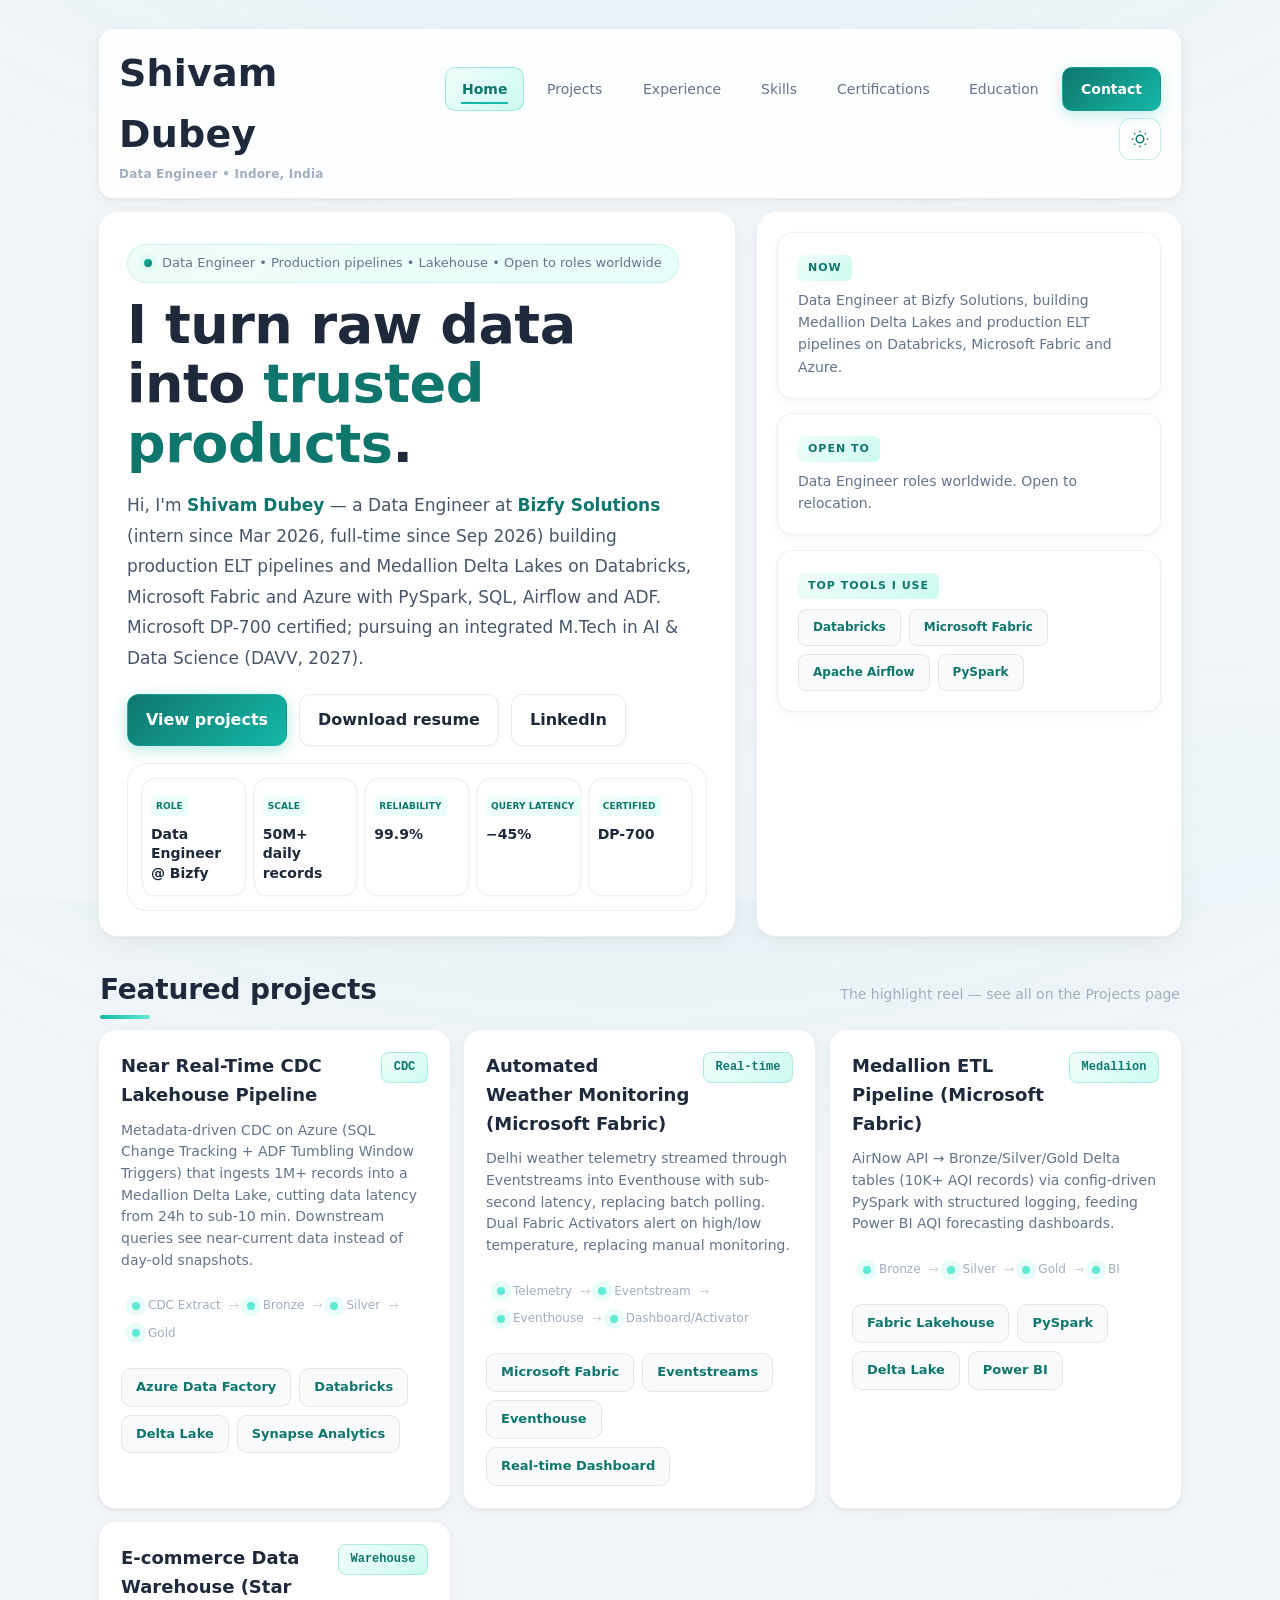
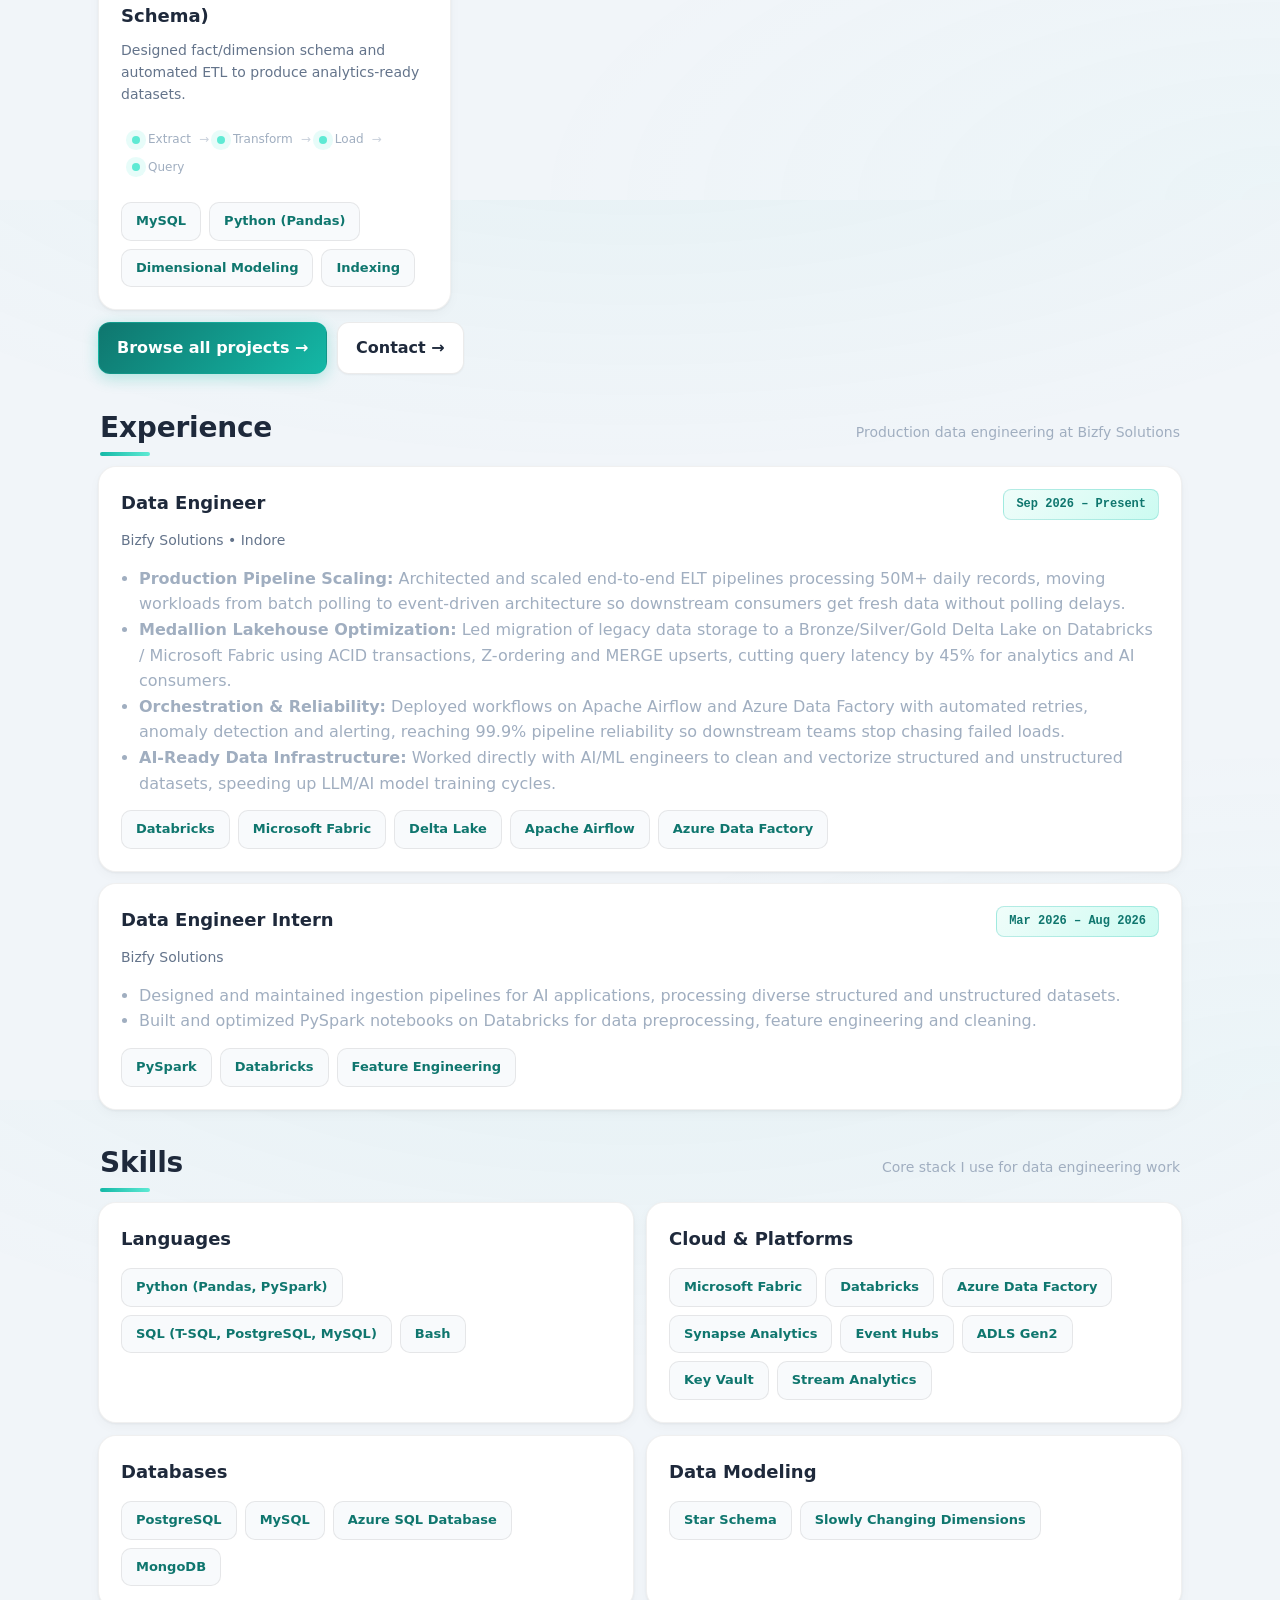
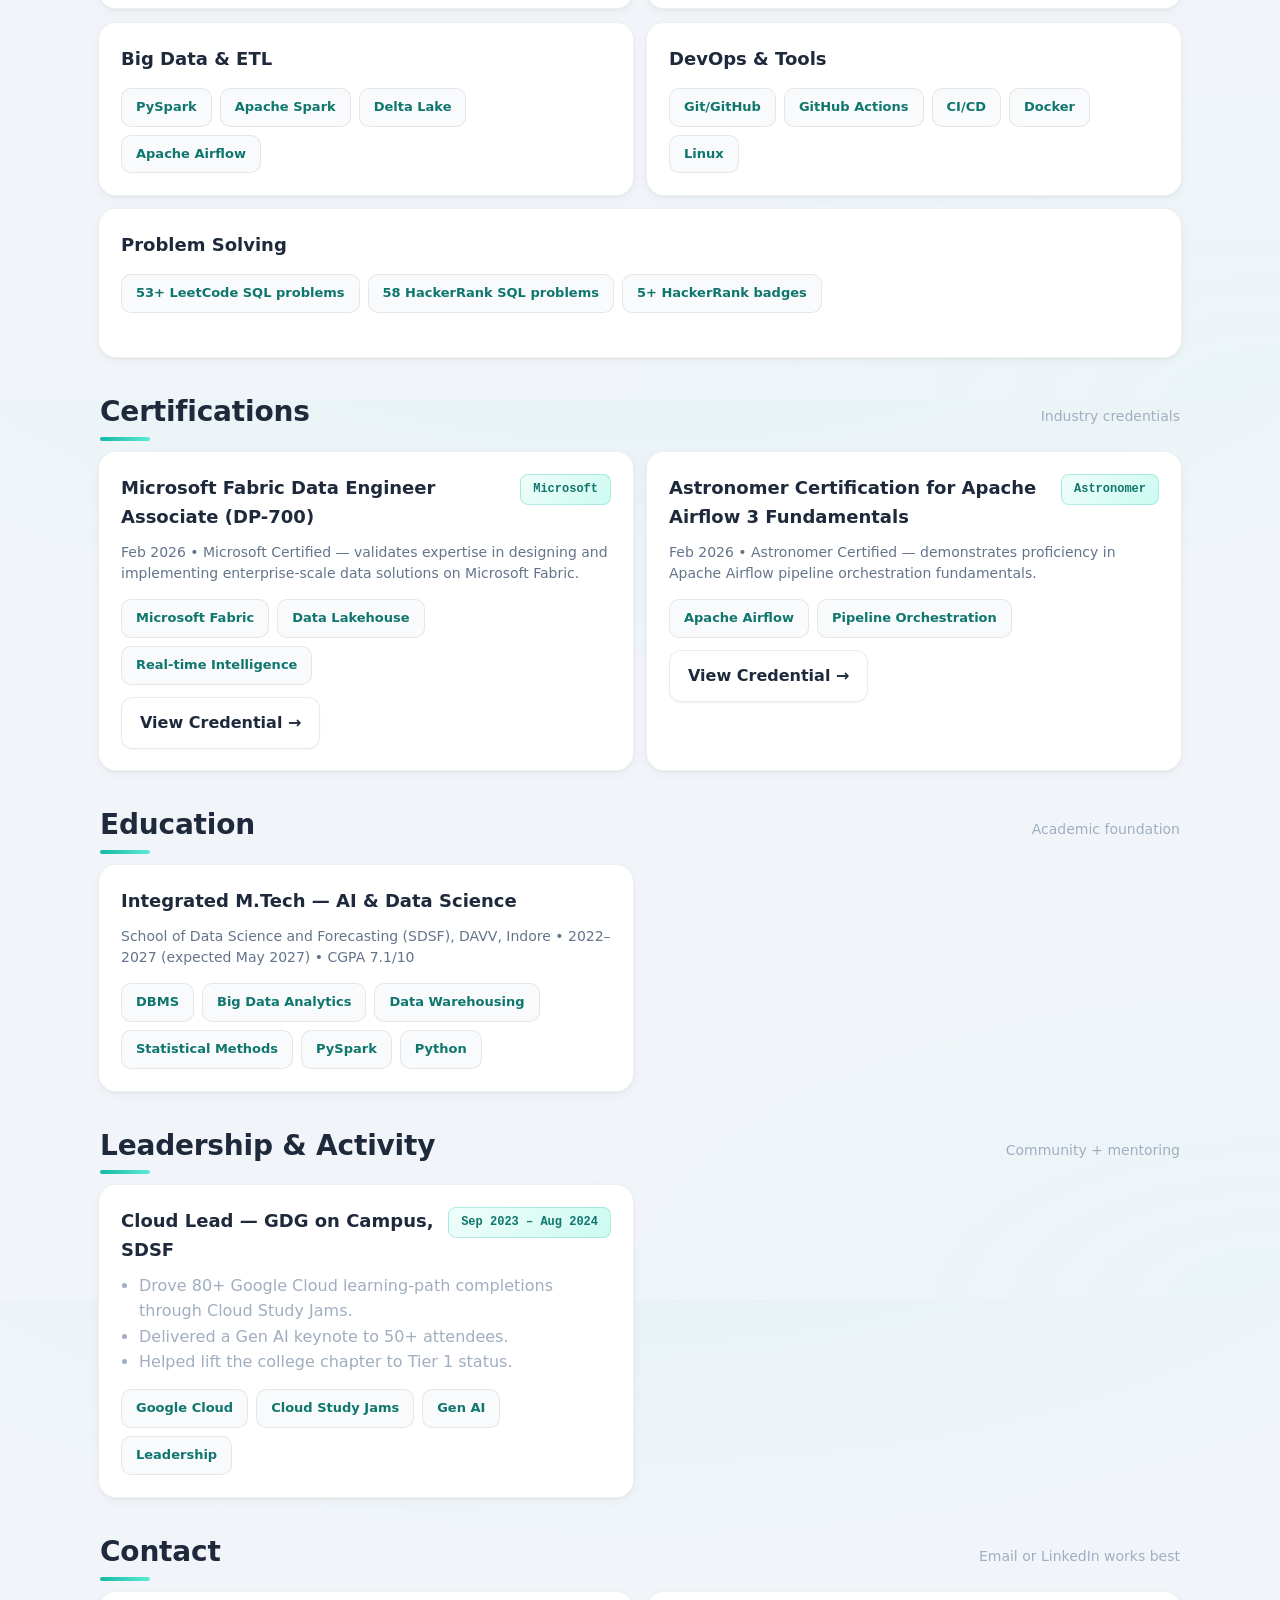
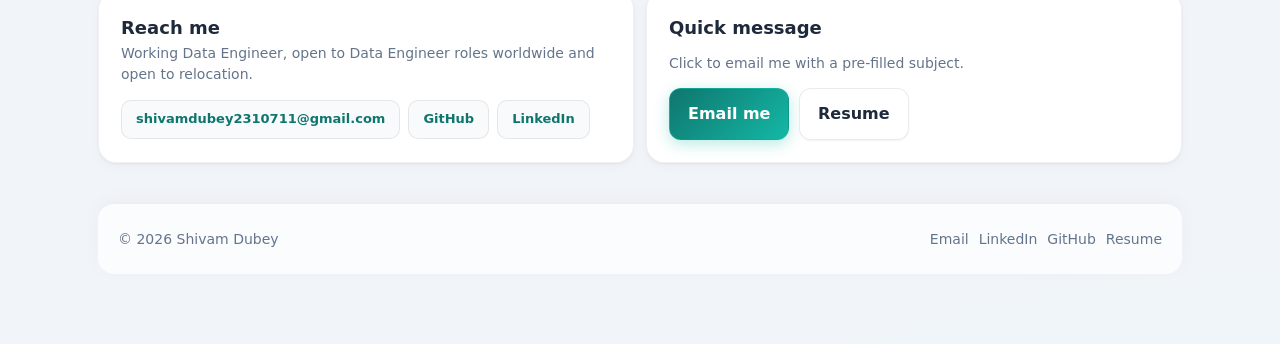
==== commit 697ecefe: "Content sync with latest resume Co-Authored-By: Claude Sonnet 5.5 <noreply@anthropic.com> Claude-Ses" ====
--- a/index.html
+++ b/index.html
@@ -4,7 +4,8 @@
   <meta charset="utf-8" />
   <meta name="viewport" content="width=device-width, initial-scale=1" />
   <meta name="color-scheme" content="light dark" />
-  <title>Shivam Dubey — Data Engineering Portfolio</title>
+  <title>Shivam Dubey — Data Engineer Portfolio</title>
+  <meta name="description" content="Shivam Dubey is a Data Engineer at Bizfy Solutions building production ELT pipelines and Medallion Delta Lakes on Databricks, Microsoft Fabric and Azure. Open to Data Engineer roles worldwide." />
   <link rel="stylesheet" href="./assets/styles.css" />
 </head>
 <body>
@@ -13,12 +14,13 @@
       <div class="brand">
         <div>
           <div style="font-size:38px; font-weight:800;">Shivam Dubey</div>
-          <div style="font-size:12px;color:var(--muted);">Data Engineering Student • Indore, India</div>
+          <div style="font-size:12px;color:var(--muted);">Data Engineer • Indore, India</div>
         </div>
       </div>
       <nav aria-label="Primary">
         <a href="./index.html" aria-current="page">Home</a>
         <a href="./projects.html">Projects</a>
+        <a href="#experience">Experience</a>
         <a href="#skills">Skills</a>
         <a href="#certifications">Certifications</a>
         <a href="#education">Education</a>
@@ -47,55 +49,60 @@
         <div class="panel left reveal" data-delay="1">
           <div class="kicker">
             <span class="dot" aria-hidden="true"></span>
-            <span>Building reliable pipelines • Warehousing • Cloud • Analytics-ready data</span>
+            <span>Data Engineer • Production pipelines • Lakehouse • Open to roles worldwide</span>
           </div>
           <h1>
             I turn raw data into
             <span style="color: #0f766e;">trusted products</span>.
           </h1>
           <p class="subtitle">
-            Hi, I'm <strong>Shivam Dubey</strong> — an M.Tech (Dual Degree) student in Artificial Intelligence & Data Science at SDSF, DAVV, Indore.
-            I'm passionate about data engineering: building scalable pipelines, optimizing workflows, and creating clean data foundations for AI/ML systems.
+            Hi, I'm <strong>Shivam Dubey</strong> — a Data Engineer at <strong>Bizfy Solutions</strong> (intern since Mar 2026, full-time since Sep 2026) building production ELT pipelines and Medallion Delta Lakes on Databricks, Microsoft Fabric and Azure with PySpark, SQL, Airflow and ADF.
+            Microsoft DP-700 certified; pursuing an integrated M.Tech in AI &amp; Data Science (DAVV, 2027).
           </p>
           <div class="heroActions">
             <a class="btn primary" href="./projects.html">View projects</a>
-            <a class="btn" href="../ShivamDubey.pdf" target="_blank" rel="noopener">Download resume</a>
-            <a class="btn" href="https://www.linkedin.com/in/shivam-dubey20/" target="_blank" rel="noopener">LinkedIn</a>
+            <a class="btn" href="ShivamDubey.pdf" target="_blank" rel="noopener">Download resume</a>
+            <a class="btn" href="https://www.linkedin.com/in/shivam-dubey20" target="_blank" rel="noopener">LinkedIn</a>
           </div>
 
           <div class="statsBar panel reveal" data-delay="2" style="margin-top:18px; box-shadow:none;">
             <div class="stat">
-              <div class="label">Focus</div>
-              <div class="value">Cloud-based data pipelines</div>
+              <div class="label">Role</div>
+              <div class="value">Data Engineer @ Bizfy</div>
             </div>
             <div class="stat">
-              <div class="label">Strength</div>
-              <div class="value">Microsoft Fabric</div>
+              <div class="label">Scale</div>
+              <div class="value">50M+ daily records</div>
             </div>
             <div class="stat">
-              <div class="label">Platforms</div>
-              <div class="value">Azure, Microsoft Fabric</div>
+              <div class="label">Reliability</div>
+              <div class="value">99.9%</div>
             </div>
             <div class="stat">
-              <div class="label">Interests</div>
-              <div class="value">Real-time</div>
+              <div class="label">Query latency</div>
+              <div class="value">−45%</div>
+            </div>
+            <div class="stat">
+              <div class="label">Certified</div>
+              <div class="value">DP-700</div>
             </div>
           </div>
         </div>
 
         <div class="panel right reveal" data-delay="2">
           <div class="miniCard">
-            <div class="miniTitle">Signature</div>
-            <div class="bigStat">14</div>
-            <div class="miniText">projects across pipelines, modeling & BI</div>
+            <div class="miniTitle">Now</div>
+            <div class="miniText">Data Engineer at Bizfy Solutions, building Medallion Delta Lakes and production ELT pipelines on Databricks, Microsoft Fabric and Azure.</div>
           </div>
           <div class="miniCard">
-            <div class="miniTitle">Currently learning</div>
-            <div class="miniText">Azure Cloud, Databricks, and Spark Optimization.</div>
+            <div class="miniTitle">Open to</div>
+            <div class="miniText">Data Engineer roles worldwide. Open to relocation.</div>
+            <!-- TODO(confirm): the old "learning" card was removed because Azure/Databricks/Spark are now day-to-day work. Add a "Learning" card here only if you tell me what it should say. -->
           </div>
           <div class="miniCard">
             <div class="miniTitle">Top Tools I Use</div>
             <div class="miniText topTools">
+              <span class="toolTag">Databricks</span>
               <span class="toolTag">Microsoft Fabric</span>
               <span class="toolTag">Apache Airflow</span>
               <span class="toolTag">PySpark</span>
@@ -116,7 +123,7 @@
               <h3>Near Real-Time CDC Lakehouse Pipeline</h3>
               <span class="pill">CDC</span>
             </div>
-            <p class="meta">Production-grade CDC pipeline on Azure that incrementally ingests OLTP changes into Delta Lake using Medallion Architecture with 5–10 min micro-batch intervals.</p>
+            <p class="meta">Metadata-driven CDC on Azure (SQL Change Tracking + ADF Tumbling Window Triggers) that ingests 1M+ records into a Medallion Delta Lake, cutting data latency from 24h to sub-10 min. Downstream queries see near-current data instead of day-old snapshots.</p>
             <div class="pipeline" aria-label="Pipeline summary">
               <div class="pipeStep"><span class="pipeDot" aria-hidden="true"></span>CDC Extract</div>
               <div class="pipeArrow" aria-hidden="true">→</div>
@@ -139,7 +146,7 @@
               <h3>Automated Weather Monitoring (Microsoft Fabric)</h3>
               <span class="pill">Real-time</span>
             </div>
-            <p class="meta">Unified streaming architecture for immediate environmental monitoring and automated alerts.</p>
+            <p class="meta">Delhi weather telemetry streamed through Eventstreams into Eventhouse with sub-second latency, replacing batch polling. Dual Fabric Activators alert on high/low temperature, replacing manual monitoring.</p>
             <div class="pipeline" aria-label="Pipeline summary">
               <div class="pipeStep"><span class="pipeDot" aria-hidden="true"></span>Telemetry</div>
               <div class="pipeArrow" aria-hidden="true">→</div>
@@ -162,7 +169,7 @@
               <h3>Medallion ETL Pipeline (Microsoft Fabric)</h3>
               <span class="pill">Medallion</span>
             </div>
-            <p class="meta">Raw API → Bronze/Silver/Gold Delta tables → Power BI dashboards for AQI forecasting.</p>
+            <p class="meta">AirNow API → Bronze/Silver/Gold Delta tables (10K+ AQI records) via config-driven PySpark with structured logging, feeding Power BI AQI forecasting dashboards.</p>
             <div class="pipeline">
               <div class="pipeStep"><span class="pipeDot" aria-hidden="true"></span>Bronze</div>
               <div class="pipeArrow" aria-hidden="true">→</div>
@@ -210,6 +217,53 @@
         </div>
       </section>
 
+      <section id="experience" class="reveal" data-delay="1">
+        <div class="sectionHead">
+          <h2>Experience</h2>
+          <div class="hint">Production data engineering at Bizfy Solutions</div>
+        </div>
+
+        <div class="timeline">
+          <article class="card reveal" data-delay="1">
+            <div class="cardTop">
+              <h3>Data Engineer</h3>
+              <span class="pill">Sep 2026 – Present</span>
+            </div>
+            <p class="meta">Bizfy Solutions • Indore</p>
+            <ul class="bullets">
+              <li><strong>Production Pipeline Scaling:</strong> Architected and scaled end-to-end ELT pipelines processing 50M+ daily records, moving workloads from batch polling to event-driven architecture so downstream consumers get fresh data without polling delays.</li>
+              <li><strong>Medallion Lakehouse Optimization:</strong> Led migration of legacy data storage to a Bronze/Silver/Gold Delta Lake on Databricks / Microsoft Fabric using ACID transactions, Z-ordering and MERGE upserts, cutting query latency by 45% for analytics and AI consumers.</li>
+              <li><strong>Orchestration &amp; Reliability:</strong> Deployed workflows on Apache Airflow and Azure Data Factory with automated retries, anomaly detection and alerting, reaching 99.9% pipeline reliability so downstream teams stop chasing failed loads.</li>
+              <li><strong>AI-Ready Data Infrastructure:</strong> Worked directly with AI/ML engineers to clean and vectorize structured and unstructured datasets, speeding up LLM/AI model training cycles.</li>
+            </ul>
+            <div class="tags">
+              <span class="tag">Databricks</span>
+              <span class="tag">Microsoft Fabric</span>
+              <span class="tag">Delta Lake</span>
+              <span class="tag">Apache Airflow</span>
+              <span class="tag">Azure Data Factory</span>
+            </div>
+          </article>
+
+          <article class="card reveal" data-delay="2">
+            <div class="cardTop">
+              <h3>Data Engineer Intern</h3>
+              <span class="pill">Mar 2026 – Aug 2026</span>
+            </div>
+            <p class="meta">Bizfy Solutions</p>
+            <ul class="bullets">
+              <li>Designed and maintained ingestion pipelines for AI applications, processing diverse structured and unstructured datasets.</li>
+              <li>Built and optimized PySpark notebooks on Databricks for data preprocessing, feature engineering and cleaning.</li>
+            </ul>
+            <div class="tags">
+              <span class="tag">PySpark</span>
+              <span class="tag">Databricks</span>
+              <span class="tag">Feature Engineering</span>
+            </div>
+          </article>
+        </div>
+      </section>
+
       <section id="skills" class="reveal" data-delay="1">
         <div class="sectionHead">
           <h2>Skills</h2>
@@ -218,54 +272,78 @@
 
         <div class="grid2">
           <div class="card reveal" data-delay="1">
-            <h3 style="margin-top:0;">Programming Languages</h3>
-            <div class="tags">
-              <span class="tag">Python</span>
-              <span class="tag">SQL</span>
+            <h3 style="margin-top:0;">Languages</h3>
+            <div class="tags">
+              <span class="tag">Python (Pandas, PySpark)</span>
+              <span class="tag">SQL (T-SQL, PostgreSQL, MySQL)</span>
               <span class="tag">Bash</span>
             </div>
           </div>
 
           <div class="card reveal" data-delay="2">
-            <h3 style="margin-top:0;">Databases</h3>
-            <div class="tags">
-              <span class="tag">MySQL</span>
-              <span class="tag">PostgreSQL</span>
-              <span class="tag">MongoDB</span>
-              <span class="tag">Azure SQL Database</span>
-            </div>
-          </div>
-
-          <div class="card reveal" data-delay="3">
-            <h3 style="margin-top:0;">Cloud (Azure)</h3>
+            <h3 style="margin-top:0;">Cloud &amp; Platforms</h3>
             <div class="tags">
               <span class="tag">Microsoft Fabric</span>
+              <span class="tag">Databricks</span>
               <span class="tag">Azure Data Factory</span>
               <span class="tag">Synapse Analytics</span>
-              <span class="tag">Databricks</span>
+              <span class="tag">Event Hubs</span>
+              <span class="tag">ADLS Gen2</span>
               <span class="tag">Key Vault</span>
               <span class="tag">Stream Analytics</span>
-              <span class="tag">Event Hubs</span>
+            </div>
+          </div>
+
+          <div class="card reveal" data-delay="3">
+            <h3 style="margin-top:0;">Databases</h3>
+            <div class="tags">
+              <span class="tag">PostgreSQL</span>
+              <span class="tag">MySQL</span>
+              <span class="tag">Azure SQL Database</span>
+              <span class="tag">MongoDB</span>
             </div>
           </div>
 
           <div class="card reveal" data-delay="4">
-            <h3 style="margin-top:0;">Tools & Methodologies</h3>
-            <div class="tags">
-              <span class="tag">Git</span>
-              <span class="tag">GitHub</span>
+            <h3 style="margin-top:0;">Data Modeling</h3>
+            <div class="tags">
+              <span class="tag">Star Schema</span>
+              <span class="tag">Slowly Changing Dimensions</span>
+            </div>
+          </div>
+
+          <div class="card reveal" data-delay="1">
+            <h3 style="margin-top:0;">Big Data &amp; ETL</h3>
+            <div class="tags">
+              <span class="tag">PySpark</span>
+              <span class="tag">Apache Spark</span>
+              <span class="tag">Delta Lake</span>
+              <span class="tag">Apache Airflow</span>
+            </div>
+          </div>
+
+          <div class="card reveal" data-delay="2">
+            <h3 style="margin-top:0;">DevOps &amp; Tools</h3>
+            <div class="tags">
+              <span class="tag">Git/GitHub</span>
+              <span class="tag">GitHub Actions</span>
+              <span class="tag">CI/CD</span>
               <span class="tag">Docker</span>
               <span class="tag">Linux</span>
-              <span class="tag">Dimensional Data Modelling</span>
-              <span class="tag">BeautifulSoup4</span>
-            </div>
-          </div>
-
-          <div class="card reveal" data-delay="1">
-            <h3 style="margin-top:0;">Big Data & ETL</h3>
-            <div class="tags">
-              <span class="tag">PySpark</span>
-              <span class="tag">Apache Airflow</span>
+            </div>
+          </div>
+
+          <div class="card reveal" data-delay="3" style="grid-column: 1 / -1;">
+            <h3 style="margin-top:0;">Problem Solving</h3>
+            <div class="tags">
+              <span class="tag">53+ LeetCode SQL problems</span>
+              <span class="tag">58 HackerRank SQL problems</span>
+              <span class="tag">5+ HackerRank badges</span>
+              <!-- TODO(confirm): exact wording of the badge claim ("5+ HackerRank badges"): which badges / which skills? -->
+              <!-- TODO(confirm): LeetCode profile link. Uncomment and fill in the real URL (I did not guess a username):
+              <a class="tag" href="https://leetcode.com/u/TODO_USERNAME" target="_blank" rel="noopener">LeetCode profile →</a> -->
+              <!-- TODO(confirm): HackerRank profile link. Uncomment and fill in the real URL (I did not guess a username):
+              <a class="tag" href="https://www.hackerrank.com/profile/TODO_USERNAME" target="_blank" rel="noopener">HackerRank profile →</a> -->
             </div>
           </div>
         </div>
@@ -280,10 +358,10 @@
         <div class="grid2">
           <article class="card reveal" data-delay="1">
             <div class="cardTop">
-              <h3>Fabric Data Engineer Associate (DP-700)</h3>
+              <h3>Microsoft Fabric Data Engineer Associate (DP-700)</h3>
               <span class="pill">Microsoft</span>
             </div>
-            <p class="meta">Microsoft Certified — validates expertise in designing and implementing enterprise-scale data solutions on Microsoft Fabric.</p>
+            <p class="meta">Feb 2026 • Microsoft Certified — validates expertise in designing and implementing enterprise-scale data solutions on Microsoft Fabric.</p>
             <div class="tags">
               <span class="tag">Microsoft Fabric</span>
               <span class="tag">Data Lakehouse</span>
@@ -299,7 +377,7 @@
               <h3>Astronomer Certification for Apache Airflow 3 Fundamentals</h3>
               <span class="pill">Astronomer</span>
             </div>
-            <p class="meta">Astronomer Certified — demonstrates proficiency in Apache Airflow pipeline orchestration fundamentals.</p>
+            <p class="meta">Feb 2026 • Astronomer Certified — demonstrates proficiency in Apache Airflow pipeline orchestration fundamentals.</p>
             <div class="tags">
               <span class="tag">Apache Airflow</span>
               <span class="tag">Pipeline Orchestration</span>
@@ -320,12 +398,14 @@
         <div class="grid2">
           <article class="card reveal" data-delay="1">
             <h3 style="margin-top:0;">Integrated M.Tech — AI & Data Science</h3>
-            <p class="meta">School of Data Science and Forecasting, DAVV, Indore • 2022–2027</p>
+            <p class="meta">School of Data Science and Forecasting (SDSF), DAVV, Indore • 2022–2027 (expected May 2027) • CGPA 7.1/10</p>
             <div class="tags">
               <span class="tag">DBMS</span>
+              <span class="tag">Big Data Analytics</span>
               <span class="tag">Data Warehousing</span>
-              <span class="tag">Big Data</span>
-              <span class="tag">Cloud</span>
+              <span class="tag">Statistical Methods</span>
+              <span class="tag">PySpark</span>
+              <span class="tag">Python</span>
             </div>
           </article>
         </div>
@@ -340,14 +420,19 @@
         <div class="grid2">
           <article class="card reveal" data-delay="1">
             <div class="cardTop">
-              <h3>Cloud Lead — Google Developer Groups (GDG)</h3>
-              <span class="pill">Leadership</span>
-            </div>
-            <p class="meta">Led sessions and helped students get started with cloud fundamentals and hands‑on projects.</p>
-            <div class="tags">
+              <h3>Cloud Lead — GDG on Campus, SDSF</h3>
+              <span class="pill">Sep 2023 – Aug 2024</span>
+            </div>
+            <ul class="bullets">
+              <li>Drove 80+ Google Cloud learning-path completions through Cloud Study Jams.</li>
+              <li>Delivered a Gen AI keynote to 50+ attendees.</li>
+              <li>Helped lift the college chapter to Tier 1 status.</li>
+            </ul>
+            <div class="tags">
+              <span class="tag">Google Cloud</span>
+              <span class="tag">Cloud Study Jams</span>
+              <span class="tag">Gen AI</span>
               <span class="tag">Leadership</span>
-              <span class="tag">Mentoring</span>
-              <span class="tag">Community</span>
             </div>
           </article>
         </div>
@@ -362,11 +447,11 @@
         <div class="grid2">
           <div class="card reveal" data-delay="1">
             <h3 style="margin-top:0;">Reach me</h3>
-            <p class="meta" style="margin-top:0;">I’m open to internships and entry-level Data Engineering roles.</p>
+            <p class="meta" style="margin-top:0;">Working Data Engineer, open to Data Engineer roles worldwide and open to relocation.</p>
             <div class="tags">
               <a class="tag" href="mailto:shivamdubey2310711@gmail.com">shivamdubey2310711@gmail.com</a>
               <a class="tag" href="https://github.com/shivamdubey2310" target="_blank" rel="noopener">GitHub</a>
-              <a class="tag" href="https://www.linkedin.com/in/shivamdubey-20" target="_blank" rel="noopener">LinkedIn</a>
+              <a class="tag" href="https://www.linkedin.com/in/shivam-dubey20" target="_blank" rel="noopener">LinkedIn</a>
             </div>
           </div>
 
@@ -375,7 +460,7 @@
             <p class="meta">Click to email me with a pre-filled subject.</p>
             <div style="display:flex; gap:10px; flex-wrap:wrap;">
               <a class="btn primary" href="mailto:shivamdubey2310711@gmail.com?subject=Portfolio%20Inquiry">Email me</a>
-              <a class="btn" href="../ShivamDubey.pdf" target="_blank" rel="noopener">Resume</a>
+              <a class="btn" href="ShivamDubey.pdf" target="_blank" rel="noopener">Resume</a>
             </div>
           </div>
         </div>
@@ -383,6 +468,12 @@
 
       <footer class="reveal" data-delay="1">
         <div>© <span id="year"></span> Shivam Dubey</div>
+        <div class="contactBox">
+          <a href="mailto:shivamdubey2310711@gmail.com">Email</a>
+          <a href="https://www.linkedin.com/in/shivam-dubey20" target="_blank" rel="noopener">LinkedIn</a>
+          <a href="https://github.com/shivamdubey2310" target="_blank" rel="noopener">GitHub</a>
+          <a href="ShivamDubey.pdf" target="_blank" rel="noopener">Resume</a>
+        </div>
       </footer>
     </main>
   </div>
--- a/assets/styles.css
+++ b/assets/styles.css
@@ -712,15 +712,16 @@
   margin-top: 14px;
   padding: 14px;
   display:grid;
-  grid-template-columns: repeat(4,1fr);
-  gap: 12px;
+  grid-template-columns: repeat(5,minmax(0,1fr));
+  gap: 8px;
 }
 
 .stat{
   border: 1px solid rgba(0,0,0,.06);
   background: #ffffff;
   border-radius: 14px;
-  padding: 14px 16px;
+  padding: 12px 8px;
+  min-width: 0;
   box-shadow: 0 1px 3px rgba(0,0,0,.04);
   position: relative;
   overflow: hidden;
@@ -751,12 +752,13 @@
 
 .stat .label{ 
   color: #0f766e; 
-  font-size: 10px; 
+  font-size: 9px; 
   font-weight: 700; 
   text-transform: uppercase; 
-  letter-spacing: 0.8px;
+  letter-spacing: 0.1px;
+  white-space: nowrap;
   background: linear-gradient(135deg, #f0fdfa, #e6fffa);
-  padding: 3px 8px;
+  padding: 3px 5px;
   border-radius: 4px;
   display: inline-block;
 }
@@ -839,6 +841,7 @@
   padding: 5px 12px; 
   background: linear-gradient(135deg, #f0fdfa, #ccfbf1); 
   font-weight: 600;
+  white-space: nowrap;
   transition: all 200ms ease; 
 }
 .card:hover .pill{ 
@@ -942,10 +945,24 @@
 
 @media (max-width: 900px){
   .hero{ grid-template-columns: 1fr; }
-  .statsBar{ grid-template-columns: repeat(2,1fr); }
   .grid3{ grid-template-columns: 1fr; }
   .grid2{ grid-template-columns: 1fr; }
   .when{ min-width: 110px; }
+}
+
+/* Stats bar: 5 across on desktop, 3+2 (bottom two wider) on tablet, 2+2+1 on phones */
+@media (max-width: 1100px){
+  .statsBar{ grid-template-columns: repeat(6,minmax(0,1fr)); }
+  .statsBar .stat{ grid-column: span 2; }
+  .statsBar .stat:nth-child(n+4){ grid-column: span 3; }
+  .stat{ padding: 12px 14px; }
+  .stat .label{ font-size: 10px; letter-spacing: 0.6px; padding: 3px 8px; }
+}
+@media (max-width: 600px){
+  .statsBar{ grid-template-columns: repeat(2,minmax(0,1fr)); }
+  .statsBar .stat,
+  .statsBar .stat:nth-child(n+4){ grid-column: auto; }
+  .statsBar .stat:last-child:nth-child(odd){ grid-column: 1 / -1; }
 }
 
 @media (prefers-reduced-motion: reduce){
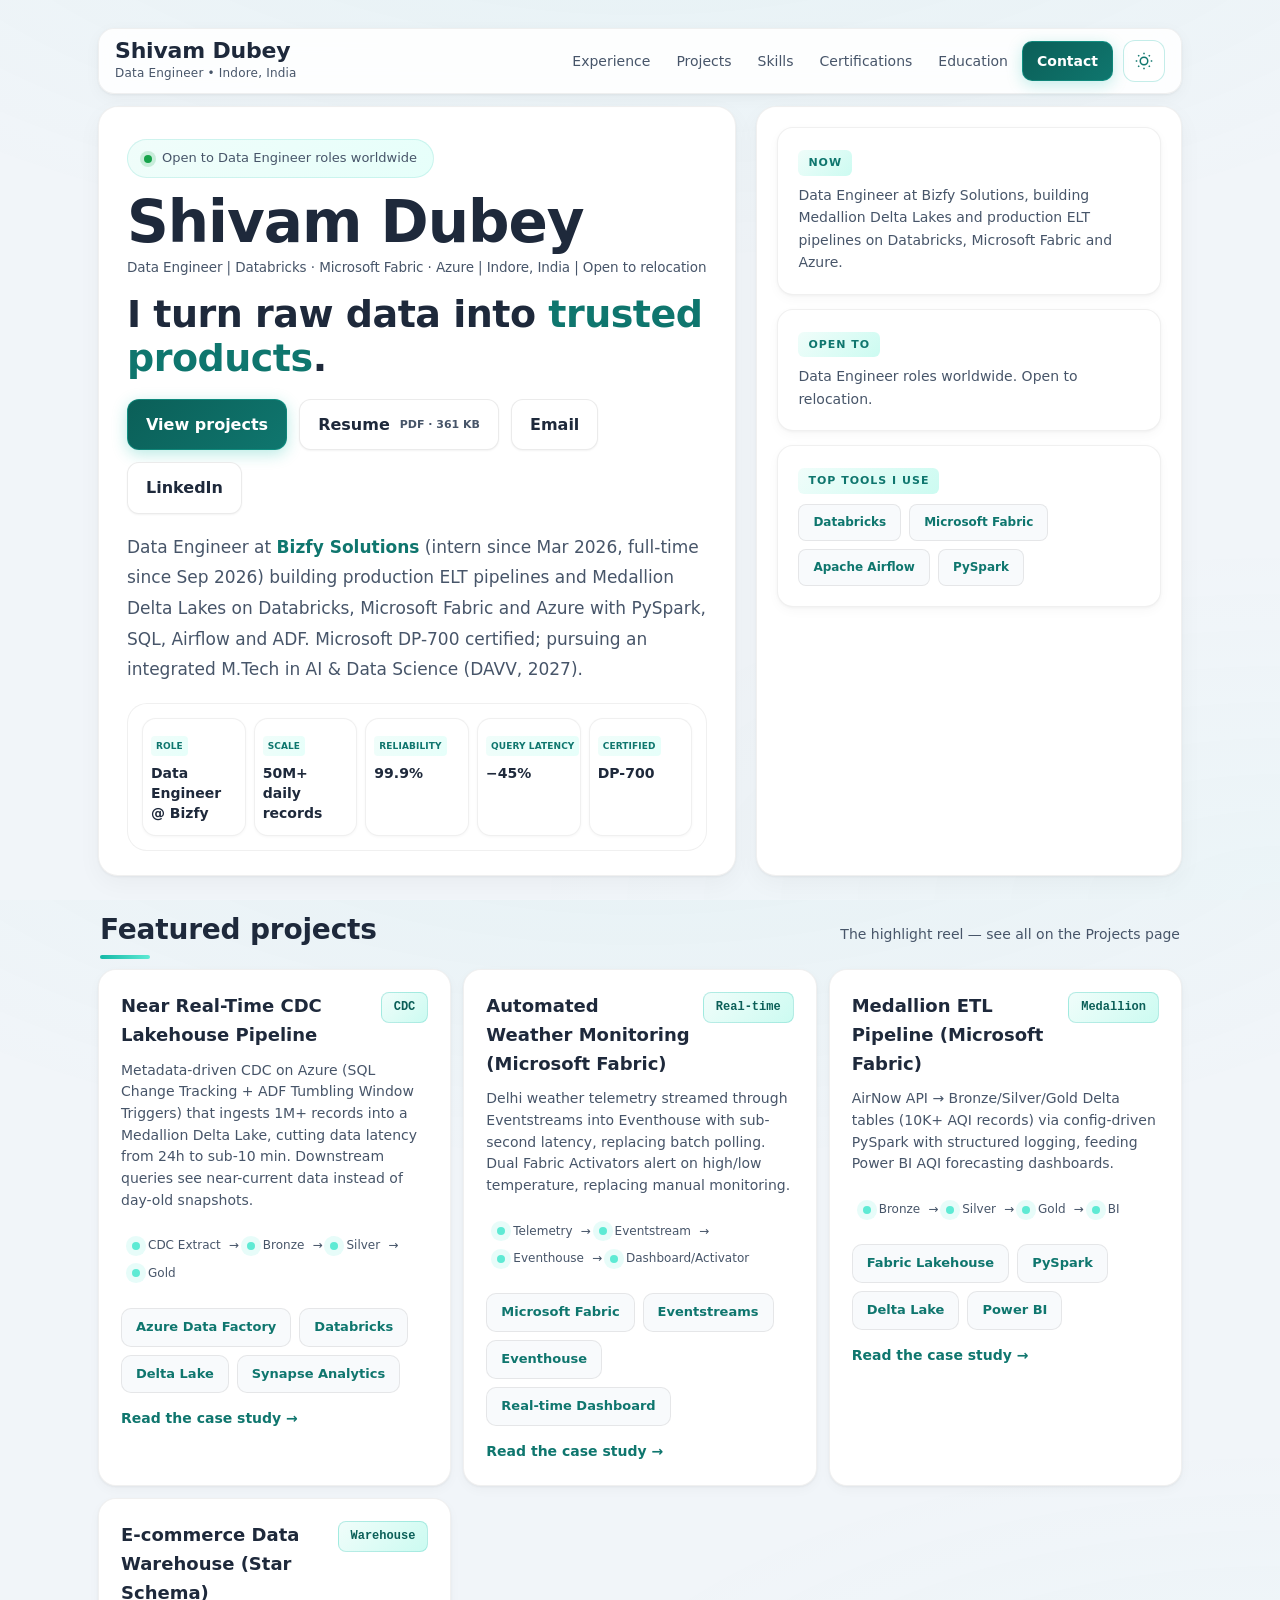
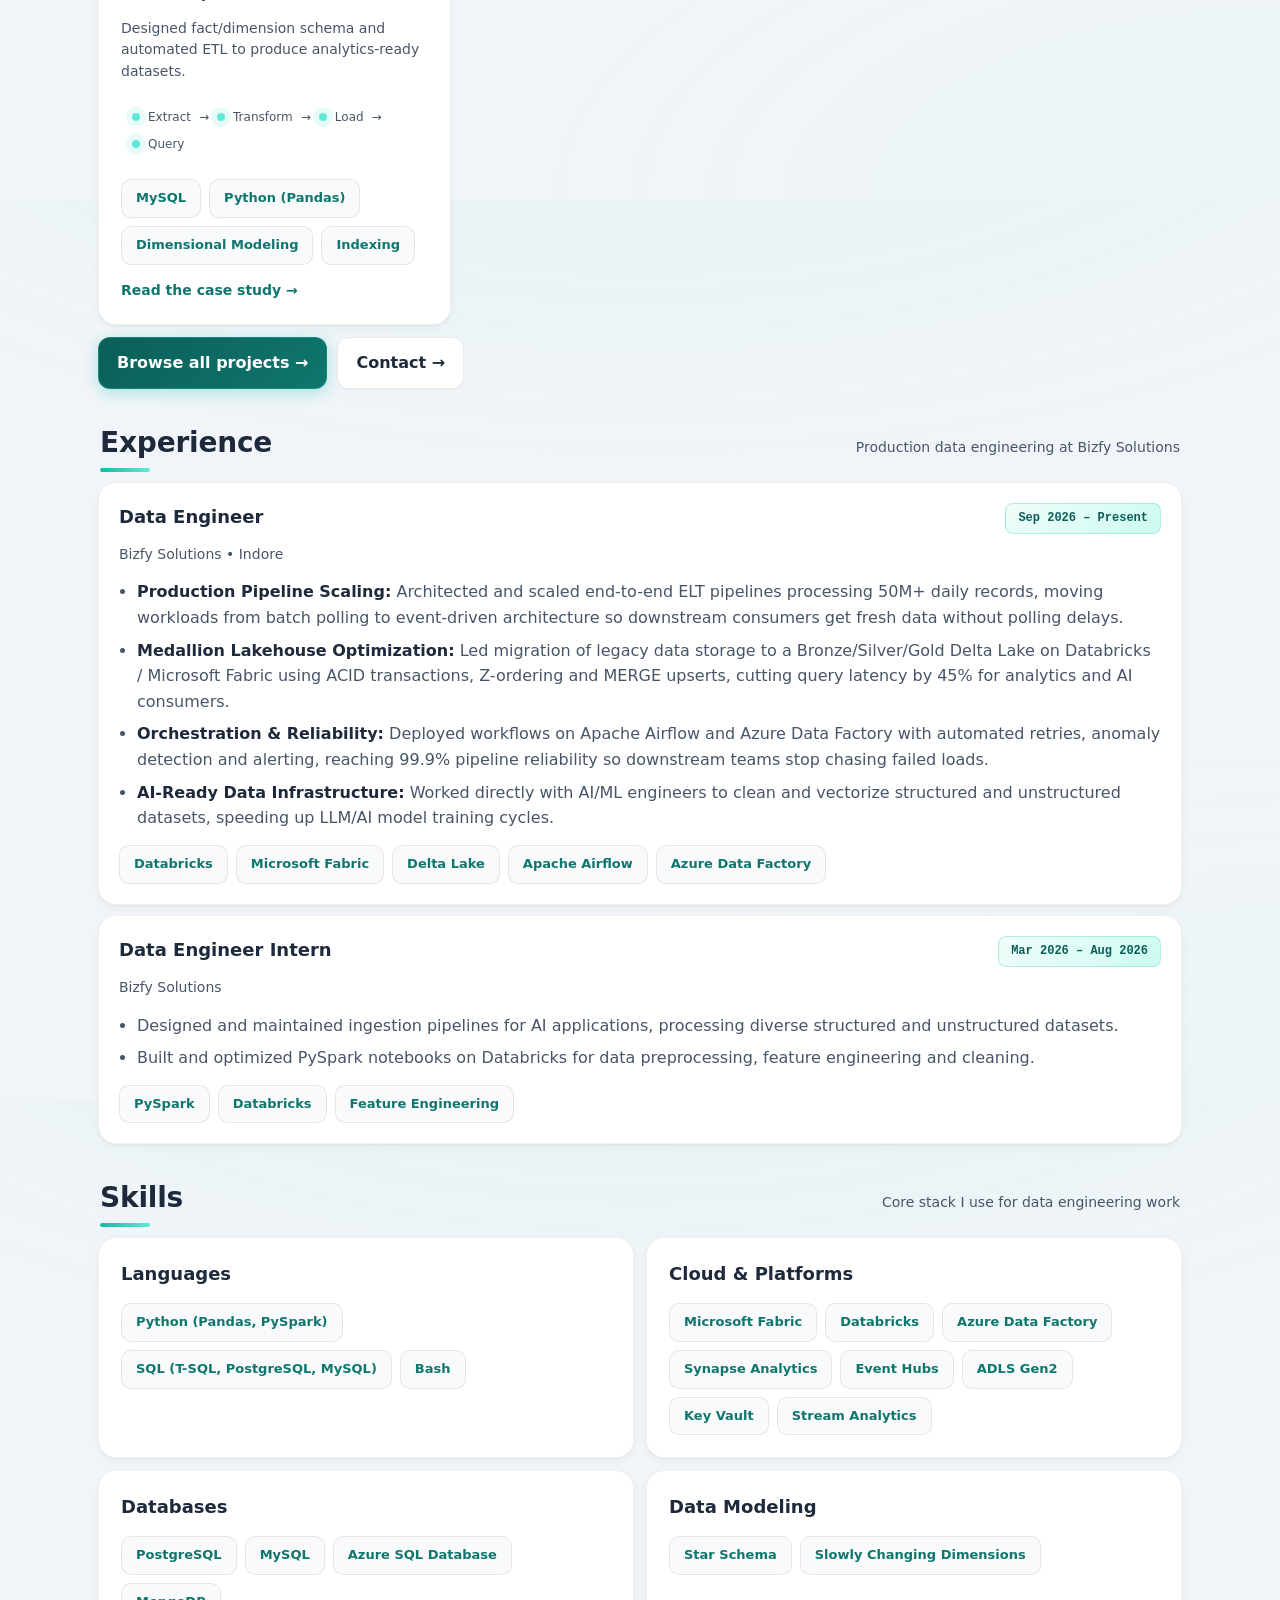
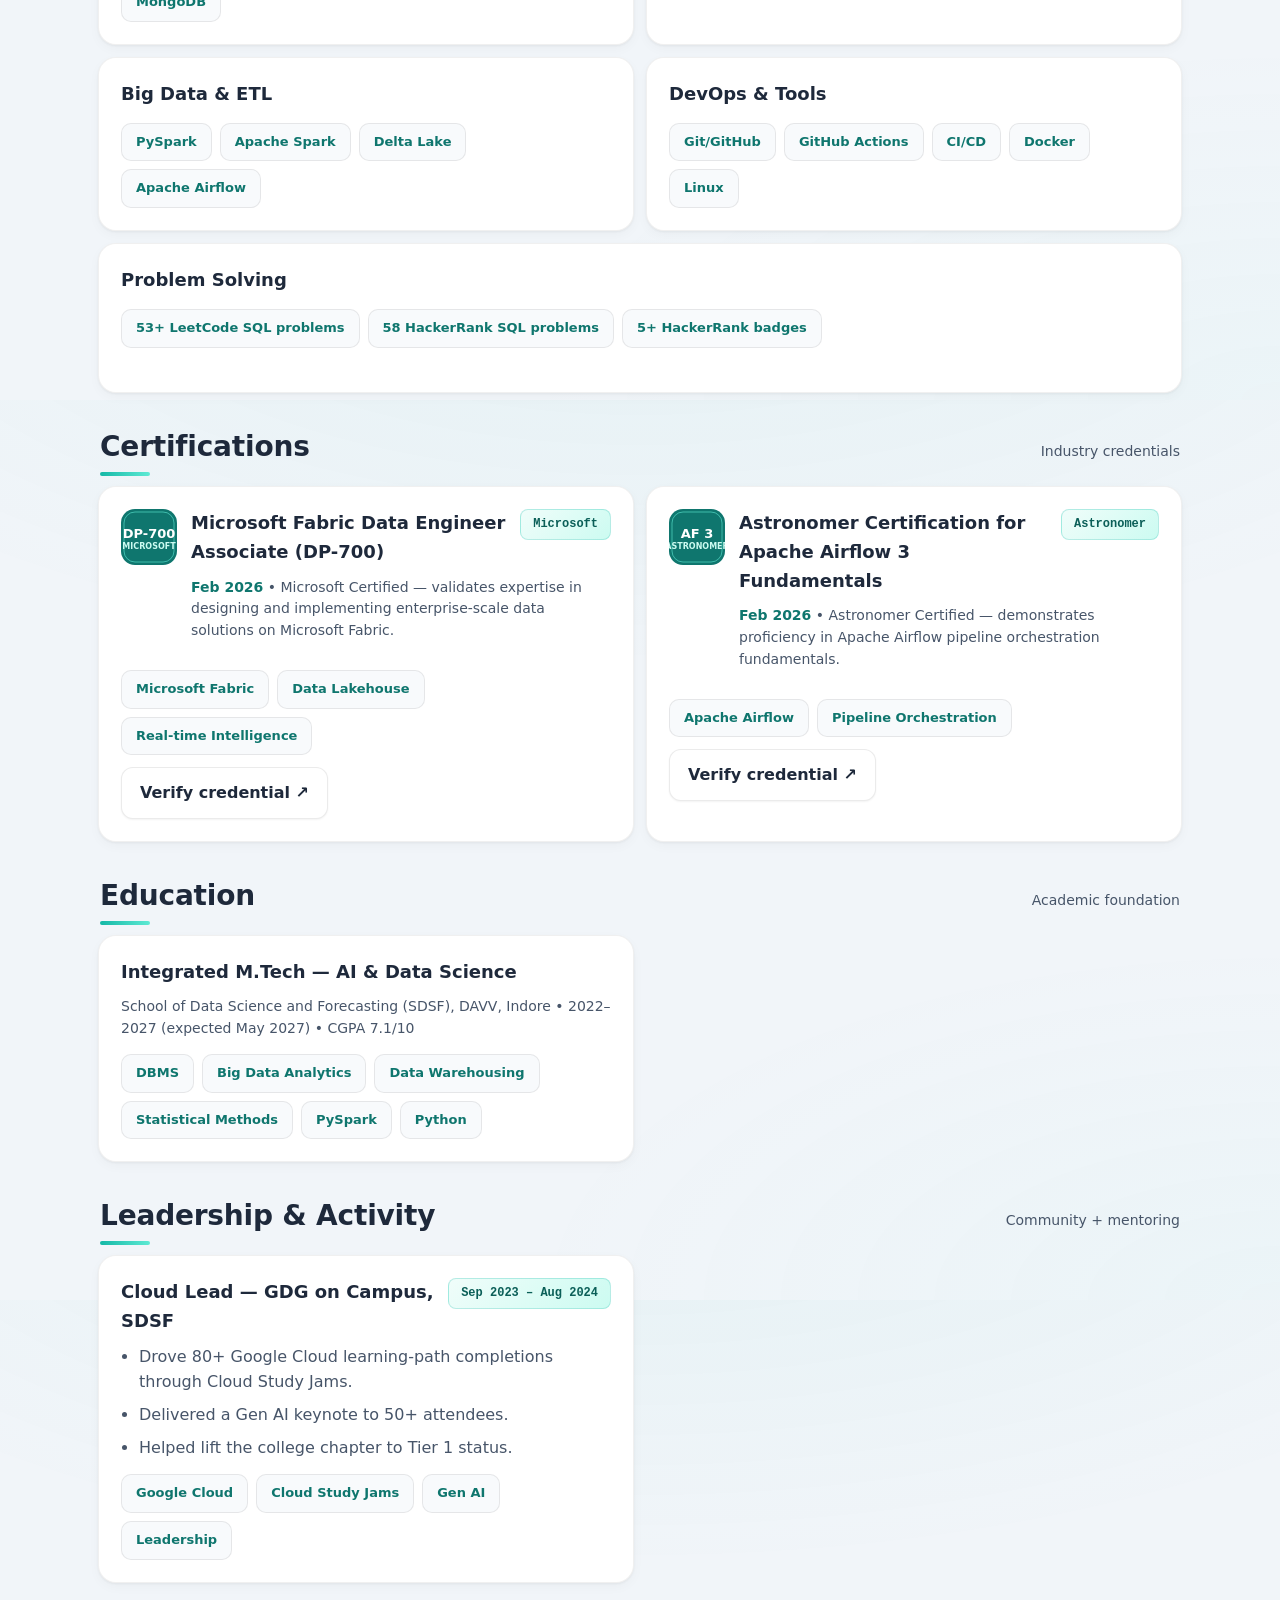
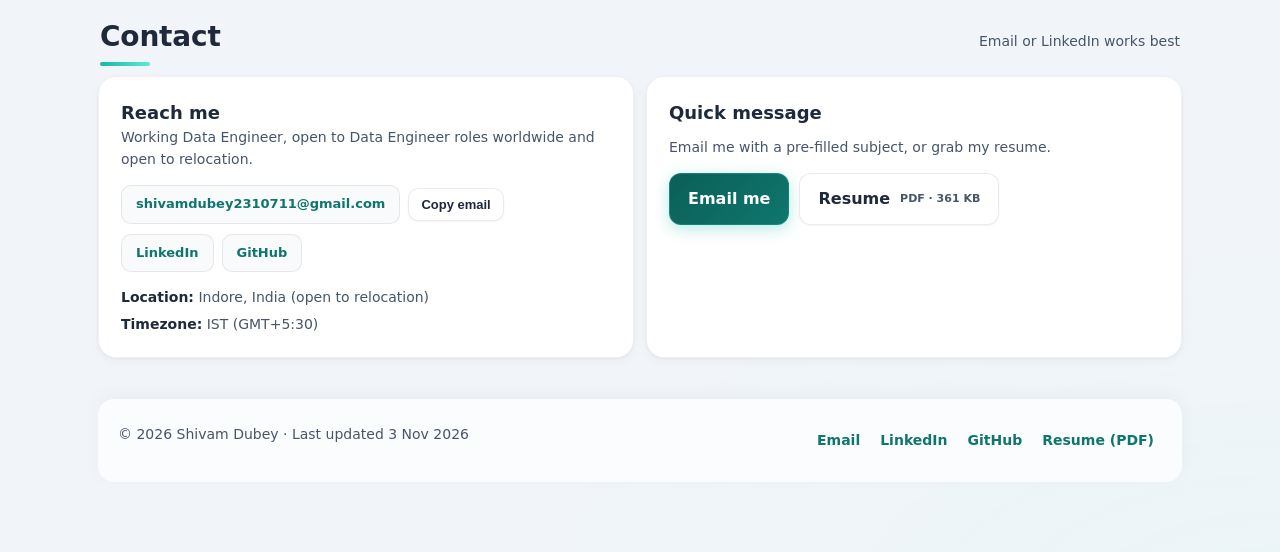
==== commit 90940fe2: "Portfolio refinement Discoverability: meta description, canonical, Open Graph/Twitter cards with a 1" ====
--- a/index.html
+++ b/index.html
@@ -4,29 +4,107 @@
   <meta charset="utf-8" />
   <meta name="viewport" content="width=device-width, initial-scale=1" />
   <meta name="color-scheme" content="light dark" />
-  <title>Shivam Dubey — Data Engineer Portfolio</title>
-  <meta name="description" content="Shivam Dubey is a Data Engineer at Bizfy Solutions building production ELT pipelines and Medallion Delta Lakes on Databricks, Microsoft Fabric and Azure. Open to Data Engineer roles worldwide." />
+  <meta name="theme-color" content="#0f766e" media="(prefers-color-scheme: light)" />
+  <meta name="theme-color" content="#0f172a" media="(prefers-color-scheme: dark)" />
+  <title>Shivam Dubey — Data Engineer (Databricks, Fabric, Azure)</title>
+  <meta name="description" content="Data Engineer at Bizfy Solutions building production ELT pipelines and Medallion Delta Lakes on Databricks, Microsoft Fabric and Azure. Open to roles worldwide." />
+  <meta name="author" content="Shivam Dubey" />
+  <!-- TODO(confirm): canonical/OG URLs assume GitHub Pages at https://shivamdubey2310.github.io/portfolio/. Update if you use a custom domain. -->
+  <link rel="canonical" href="https://shivamdubey2310.github.io/portfolio/" />
+
+  <meta property="og:type" content="website" />
+  <meta property="og:site_name" content="Shivam Dubey — Data Engineer" />
+  <meta property="og:title" content="Shivam Dubey — Data Engineer" />
+  <meta property="og:description" content="Data Engineer at Bizfy Solutions building production ELT pipelines and Medallion Delta Lakes on Databricks, Microsoft Fabric and Azure. Open to roles worldwide." />
+  <meta property="og:url" content="https://shivamdubey2310.github.io/portfolio/" />
+  <meta property="og:image" content="https://shivamdubey2310.github.io/portfolio/assets/og-image.png" />
+  <meta property="og:image:width" content="1200" />
+  <meta property="og:image:height" content="630" />
+  <meta property="og:image:alt" content="Shivam Dubey, Data Engineer: 50M+ daily records, 99.9% pipeline reliability, 45% lower query latency, DP-700 certified." />
+  <meta name="twitter:card" content="summary_large_image" />
+  <meta name="twitter:title" content="Shivam Dubey — Data Engineer" />
+  <meta name="twitter:description" content="Data Engineer at Bizfy Solutions building production ELT pipelines and Medallion Delta Lakes on Databricks, Microsoft Fabric and Azure. Open to roles worldwide." />
+  <meta name="twitter:image" content="https://shivamdubey2310.github.io/portfolio/assets/og-image.png" />
+  <meta name="twitter:image:alt" content="Shivam Dubey, Data Engineer: 50M+ daily records, 99.9% pipeline reliability, 45% lower query latency, DP-700 certified." />
+
+  <link rel="icon" href="./assets/icons/favicon.svg" type="image/svg+xml" />
+  <link rel="icon" href="./assets/favicon.ico" sizes="48x48" />
+  <link rel="apple-touch-icon" href="./assets/icons/apple-touch-icon.png" />
+  <link rel="manifest" href="./site.webmanifest" />
   <link rel="stylesheet" href="./assets/styles.css" />
+  <script type="application/ld+json">
+{
+  "@context": "https://schema.org",
+  "@type": "Person",
+  "@id": "https://shivamdubey2310.github.io/portfolio/#person",
+  "name": "Shivam Dubey",
+  "jobTitle": "Data Engineer",
+  "url": "https://shivamdubey2310.github.io/portfolio/",
+  "email": "mailto:shivamdubey2310711@gmail.com",
+  "address": {
+    "@type": "PostalAddress",
+    "addressLocality": "Indore",
+    "addressCountry": "IN"
+  },
+  "worksFor": {
+    "@type": "Organization",
+    "name": "Bizfy Solutions"
+  },
+  "alumniOf": {
+    "@type": "CollegeOrUniversity",
+    "name": "School of Data Science and Forecasting, DAVV, Indore"
+  },
+  "sameAs": [
+    "https://www.linkedin.com/in/shivam-dubey20",
+    "https://github.com/shivamdubey2310"
+  ],
+  "knowsAbout": [
+    "Data engineering",
+    "ELT pipelines",
+    "Medallion architecture",
+    "Delta Lake",
+    "Databricks",
+    "Microsoft Fabric",
+    "Azure Data Factory",
+    "Apache Spark",
+    "PySpark",
+    "Apache Airflow",
+    "SQL",
+    "Python",
+    "Data modeling"
+  ]
+}
+  </script>
 </head>
 <body>
-  <div class="container">
-    <header>
-      <div class="brand">
-        <div>
-          <div style="font-size:38px; font-weight:800;">Shivam Dubey</div>
-          <div style="font-size:12px;color:var(--muted);">Data Engineer • Indore, India</div>
-        </div>
-      </div>
-      <nav aria-label="Primary">
-        <a href="./index.html" aria-current="page">Home</a>
+  <script>
+    /* Runs before first paint: marks JS-enabled and applies the saved/system theme without a flash. */
+    document.documentElement.classList.add('js');
+    try {
+      var d = localStorage.getItem('darkMode');
+      if (d === 'true' || (d === null && window.matchMedia('(prefers-color-scheme: dark)').matches)) document.body.classList.add('dark-mode');
+    } catch (e) {}
+  </script>
+  <a class="skipLink" href="#main">Skip to main content</a>
+
+  <div class="container" id="top">
+    <header class="siteHeader">
+      <a class="brand" href="./index.html">
+        <span class="brandName">Shivam Dubey</span>
+        <span class="brandRole">Data Engineer • Indore, India</span>
+      </a>
+      <nav id="siteNav" aria-label="Primary">
+        <a href="#experience" data-section="experience">Experience</a>
         <a href="./projects.html">Projects</a>
-        <a href="#experience">Experience</a>
-        <a href="#skills">Skills</a>
-        <a href="#certifications">Certifications</a>
-        <a href="#education">Education</a>
-        <a href="#contact" class="cta">Contact</a>
-        <button class="darkModeToggle" id="darkModeToggle" aria-label="Toggle dark mode">
-          <svg class="sunIcon" width="18" height="18" viewBox="0 0 24 24" fill="none" stroke="currentColor" stroke-width="2">
+        <a href="#skills" data-section="skills">Skills</a>
+        <a href="#certifications" data-section="certifications">Certifications</a>
+        <a href="#education" data-section="education">Education</a>
+        <!-- Writing: when the first post is added, remove [hidden] from #writing in index.html and add a nav link here. -->
+        <a href="#contact" data-section="contact" class="cta">Contact</a>
+      </nav>
+      <div class="headerTools">
+        <button class="darkModeToggle" id="darkModeToggle" type="button" aria-label="Toggle dark mode" aria-pressed="false">
+          <svg class="sunIcon" width="18" height="18" viewBox="0 0 24 24" fill="none" stroke="currentColor" stroke-width="2" aria-hidden="true">
             <circle cx="12" cy="12" r="5"></circle>
             <line x1="12" y1="1" x2="12" y2="3"></line>
             <line x1="12" y1="21" x2="12" y2="23"></line>
@@ -37,33 +115,36 @@
             <line x1="4.22" y1="19.78" x2="5.64" y2="18.36"></line>
             <line x1="18.36" y1="5.64" x2="19.78" y2="4.22"></line>
           </svg>
-          <svg class="moonIcon" width="18" height="18" viewBox="0 0 24 24" fill="none" stroke="currentColor" stroke-width="2">
+          <svg class="moonIcon" width="18" height="18" viewBox="0 0 24 24" fill="none" stroke="currentColor" stroke-width="2" aria-hidden="true">
             <path d="M21 12.79A9 9 0 1 1 11.21 3 7 7 0 0 0 21 12.79z"></path>
           </svg>
         </button>
-      </nav>
+        <button class="navToggle" id="navToggle" type="button" aria-label="Menu" aria-expanded="false" aria-controls="siteNav"><span class="bar" aria-hidden="true"></span></button>
+      </div>
     </header>
 
-    <main>
-      <section class="hero">
+    <main id="main" tabindex="-1">
+      <section class="hero" aria-label="Introduction">
         <div class="panel left reveal" data-delay="1">
-          <div class="kicker">
+          <div class="kicker availability">
             <span class="dot" aria-hidden="true"></span>
-            <span>Data Engineer • Production pipelines • Lakehouse • Open to roles worldwide</span>
-          </div>
-          <h1>
-            I turn raw data into
-            <span style="color: #0f766e;">trusted products</span>.
-          </h1>
+            <span>Open to Data Engineer roles worldwide</span>
+          </div>
+          <h1 class="heroName">Shivam Dubey</h1>
+          <p class="identity">Data Engineer | Databricks · Microsoft Fabric · Azure | Indore, India | Open to relocation</p>
+          <p class="tagline">I turn raw data into <span>trusted products</span>.</p>
+
+          <div class="heroActions">
+            <a class="btn primary" href="./projects.html">View projects</a>
+            <a class="btn" href="ShivamDubey.pdf" download>Resume <span class="btnMeta">PDF · 361 KB</span></a>
+            <a class="btn" href="mailto:shivamdubey2310711@gmail.com">Email</a>
+            <a class="btn" href="https://www.linkedin.com/in/shivam-dubey20" target="_blank" rel="noopener noreferrer">LinkedIn</a>
+          </div>
+
           <p class="subtitle">
-            Hi, I'm <strong>Shivam Dubey</strong> — a Data Engineer at <strong>Bizfy Solutions</strong> (intern since Mar 2026, full-time since Sep 2026) building production ELT pipelines and Medallion Delta Lakes on Databricks, Microsoft Fabric and Azure with PySpark, SQL, Airflow and ADF.
+            Data Engineer at <strong>Bizfy Solutions</strong> (intern since Mar 2026, full-time since Sep 2026) building production ELT pipelines and Medallion Delta Lakes on Databricks, Microsoft Fabric and Azure with PySpark, SQL, Airflow and ADF.
             Microsoft DP-700 certified; pursuing an integrated M.Tech in AI &amp; Data Science (DAVV, 2027).
           </p>
-          <div class="heroActions">
-            <a class="btn primary" href="./projects.html">View projects</a>
-            <a class="btn" href="ShivamDubey.pdf" target="_blank" rel="noopener">Download resume</a>
-            <a class="btn" href="https://www.linkedin.com/in/shivam-dubey20" target="_blank" rel="noopener">LinkedIn</a>
-          </div>
 
           <div class="statsBar panel reveal" data-delay="2" style="margin-top:18px; box-shadow:none;">
             <div class="stat">
@@ -111,7 +192,7 @@
         </div>
       </section>
 
-      <section class="reveal" data-delay="1">
+      <section id="featured" class="reveal" data-delay="1">
         <div class="sectionHead">
           <h2>Featured projects</h2>
           <div class="hint">The highlight reel — see all on the Projects page</div>
@@ -124,7 +205,7 @@
               <span class="pill">CDC</span>
             </div>
             <p class="meta">Metadata-driven CDC on Azure (SQL Change Tracking + ADF Tumbling Window Triggers) that ingests 1M+ records into a Medallion Delta Lake, cutting data latency from 24h to sub-10 min. Downstream queries see near-current data instead of day-old snapshots.</p>
-            <div class="pipeline" aria-label="Pipeline summary">
+            <div class="pipeline" role="group" aria-label="Pipeline summary">
               <div class="pipeStep"><span class="pipeDot" aria-hidden="true"></span>CDC Extract</div>
               <div class="pipeArrow" aria-hidden="true">→</div>
               <div class="pipeStep"><span class="pipeDot" aria-hidden="true"></span>Bronze</div>
@@ -139,6 +220,7 @@
               <span class="tag">Delta Lake</span>
               <span class="tag">Synapse Analytics</span>
             </div>
+            <a class="cardLink" href="./projects.html#near-real-time-cdc-lakehouse-pipeline">Read the case study →</a>
           </article>
 
           <article class="card reveal" data-delay="2">
@@ -147,7 +229,7 @@
               <span class="pill">Real-time</span>
             </div>
             <p class="meta">Delhi weather telemetry streamed through Eventstreams into Eventhouse with sub-second latency, replacing batch polling. Dual Fabric Activators alert on high/low temperature, replacing manual monitoring.</p>
-            <div class="pipeline" aria-label="Pipeline summary">
+            <div class="pipeline" role="group" aria-label="Pipeline summary">
               <div class="pipeStep"><span class="pipeDot" aria-hidden="true"></span>Telemetry</div>
               <div class="pipeArrow" aria-hidden="true">→</div>
               <div class="pipeStep"><span class="pipeDot" aria-hidden="true"></span>Eventstream</div>
@@ -162,6 +244,7 @@
               <span class="tag">Eventhouse</span>
               <span class="tag">Real-time Dashboard</span>
             </div>
+            <a class="cardLink" href="./projects.html#automated-weather-monitoring-in-microsoft-fabric">Read the case study →</a>
           </article>
 
           <article class="card reveal" data-delay="3">
@@ -185,6 +268,7 @@
               <span class="tag">Delta Lake</span>
               <span class="tag">Power BI</span>
             </div>
+            <a class="cardLink" href="./projects.html#end-to-end-medallion-etl-pipeline-via-microsoft-fabric">Read the case study →</a>
           </article>
 
           <article class="card reveal" data-delay="4">
@@ -208,6 +292,7 @@
               <span class="tag">Dimensional Modeling</span>
               <span class="tag">Indexing</span>
             </div>
+            <a class="cardLink" href="./projects.html#automated-e-commerce-data-warehouse-star-schema-design">Read the case study →</a>
           </article>
         </div>
 
@@ -357,36 +442,58 @@
 
         <div class="grid2">
           <article class="card reveal" data-delay="1">
-            <div class="cardTop">
-              <h3>Microsoft Fabric Data Engineer Associate (DP-700)</h3>
-              <span class="pill">Microsoft</span>
-            </div>
-            <p class="meta">Feb 2026 • Microsoft Certified — validates expertise in designing and implementing enterprise-scale data solutions on Microsoft Fabric.</p>
-            <div class="tags">
-              <span class="tag">Microsoft Fabric</span>
-              <span class="tag">Data Lakehouse</span>
-              <span class="tag">Real-time Intelligence</span>
+            <div class="certHead">
+              <svg class="certBadge" viewBox="0 0 56 56" role="img" aria-label="Microsoft certification badge: DP-700">
+                <rect width="56" height="56" rx="14" fill="#0f766e"/>
+                <rect x="3" y="3" width="50" height="50" rx="11" fill="none" stroke="#5eead4" stroke-opacity=".6"/>
+                <text x="28" y="29" text-anchor="middle" font-size="13" font-weight="800" fill="#ffffff" font-family="ui-sans-serif,system-ui,sans-serif">DP-700</text>
+                <text x="28" y="40" text-anchor="middle" font-size="8" font-weight="700" fill="#ccfbf1" font-family="ui-sans-serif,system-ui,sans-serif">MICROSOFT</text>
+              </svg>
+              <div>
+                <div class="cardTop">
+                  <h3>Microsoft Fabric Data Engineer Associate (DP-700)</h3>
+                  <span class="pill">Microsoft</span>
+                </div>
+                <p class="meta"><time class="certDate" datetime="2026-02">Feb 2026</time> • Microsoft Certified — validates expertise in designing and implementing enterprise-scale data solutions on Microsoft Fabric.</p>
+              </div>
+            </div>
+            <div class="tags">
+                <span class="tag">Microsoft Fabric</span>
+                <span class="tag">Data Lakehouse</span>
+                <span class="tag">Real-time Intelligence</span>
             </div>
             <div style="margin-top:12px;">
-              <a class="btn" href="https://learn.microsoft.com/api/credentials/share/en-us/ShivamDubey-7256/8B53C092106B45E4?sharingId=7010AFC8DEE83D1C" target="_blank" rel="noopener">View Credential →</a>
+              <a class="btn" href="https://learn.microsoft.com/api/credentials/share/en-us/ShivamDubey-7256/8B53C092106B45E4?sharingId=7010AFC8DEE83D1C" target="_blank" rel="noopener noreferrer" aria-label="Verify credential: Microsoft Fabric Data Engineer Associate (DP-700) (opens in a new tab)">Verify credential ↗</a>
             </div>
           </article>
 
           <article class="card reveal" data-delay="2">
-            <div class="cardTop">
-              <h3>Astronomer Certification for Apache Airflow 3 Fundamentals</h3>
-              <span class="pill">Astronomer</span>
-            </div>
-            <p class="meta">Feb 2026 • Astronomer Certified — demonstrates proficiency in Apache Airflow pipeline orchestration fundamentals.</p>
-            <div class="tags">
-              <span class="tag">Apache Airflow</span>
-              <span class="tag">Pipeline Orchestration</span>
+            <div class="certHead">
+              <svg class="certBadge" viewBox="0 0 56 56" role="img" aria-label="Astronomer certification badge: Apache Airflow 3 Fundamentals">
+                <rect width="56" height="56" rx="14" fill="#0f766e"/>
+                <rect x="3" y="3" width="50" height="50" rx="11" fill="none" stroke="#5eead4" stroke-opacity=".6"/>
+                <text x="28" y="29" text-anchor="middle" font-size="13" font-weight="800" fill="#ffffff" font-family="ui-sans-serif,system-ui,sans-serif">AF 3</text>
+                <text x="28" y="40" text-anchor="middle" font-size="8" font-weight="700" fill="#ccfbf1" font-family="ui-sans-serif,system-ui,sans-serif">ASTRONOMER</text>
+              </svg>
+              <div>
+                <div class="cardTop">
+                  <h3>Astronomer Certification for Apache Airflow 3 Fundamentals</h3>
+                  <span class="pill">Astronomer</span>
+                </div>
+                <p class="meta"><time class="certDate" datetime="2026-02">Feb 2026</time> • Astronomer Certified — demonstrates proficiency in Apache Airflow pipeline orchestration fundamentals.</p>
+              </div>
+            </div>
+            <div class="tags">
+                <span class="tag">Apache Airflow</span>
+                <span class="tag">Pipeline Orchestration</span>
             </div>
             <div style="margin-top:12px;">
-              <a class="btn" href="https://www.credly.com/badges/c5723127-2239-4396-9d45-524a67b0c350/public_url" target="_blank" rel="noopener">View Credential →</a>
-            </div>
-          </article>
-        </div>
+              <a class="btn" href="https://www.credly.com/badges/c5723127-2239-4396-9d45-524a67b0c350/public_url" target="_blank" rel="noopener noreferrer" aria-label="Verify credential: Astronomer Certification for Apache Airflow 3 Fundamentals (opens in a new tab)">Verify credential ↗</a>
+            </div>
+          </article>
+
+        </div>
+        <!-- TODO(confirm): badges above are generic monogram icons (not the vendors' logos). To use the official badge images, download them from your Credly / Microsoft Learn pages and swap the <svg class="certBadge"> for <img>. -->
       </section>
 
       <section id="education" class="reveal" data-delay="1">
@@ -397,7 +504,7 @@
 
         <div class="grid2">
           <article class="card reveal" data-delay="1">
-            <h3 style="margin-top:0;">Integrated M.Tech — AI & Data Science</h3>
+            <h3 style="margin-top:0;">Integrated M.Tech — AI &amp; Data Science</h3>
             <p class="meta">School of Data Science and Forecasting (SDSF), DAVV, Indore • 2022–2027 (expected May 2027) • CGPA 7.1/10</p>
             <div class="tags">
               <span class="tag">DBMS</span>
@@ -411,9 +518,9 @@
         </div>
       </section>
 
-      <section id="leadership" class="reveal" data-delay="1">
-        <div class="sectionHead">
-          <h2>Leadership & Activity</h2>
+      <section id="leadership" class="reveal" data-delay="1" data-nav-parent="education">
+        <div class="sectionHead">
+          <h2>Leadership &amp; Activity</h2>
           <div class="hint">Community + mentoring</div>
         </div>
 
@@ -438,6 +545,25 @@
         </div>
       </section>
 
+      <!-- Writing scaffold: hidden until there is a first post. To publish: delete the hidden attribute, add the post card below, and add a nav link in the header. -->
+      <section id="writing" class="reveal" data-delay="1" hidden>
+        <div class="sectionHead">
+          <h2>Writing</h2>
+          <div class="hint">Notes on data engineering</div>
+        </div>
+        <div class="postList">
+          <!--
+          <article class="card">
+            <div class="cardTop">
+              <h3><a href="POST_URL">Post title</a></h3>
+              <span class="pill">Mon YYYY</span>
+            </div>
+            <p class="meta">One-sentence summary.</p>
+          </article>
+          -->
+        </div>
+      </section>
+
       <section id="contact" class="reveal" data-delay="1">
         <div class="sectionHead">
           <h2>Contact</h2>
@@ -448,36 +574,66 @@
           <div class="card reveal" data-delay="1">
             <h3 style="margin-top:0;">Reach me</h3>
             <p class="meta" style="margin-top:0;">Working Data Engineer, open to Data Engineer roles worldwide and open to relocation.</p>
-            <div class="tags">
-              <a class="tag" href="mailto:shivamdubey2310711@gmail.com">shivamdubey2310711@gmail.com</a>
-              <a class="tag" href="https://github.com/shivamdubey2310" target="_blank" rel="noopener">GitHub</a>
-              <a class="tag" href="https://www.linkedin.com/in/shivam-dubey20" target="_blank" rel="noopener">LinkedIn</a>
-            </div>
+            <ul class="contactList">
+              <li>
+                <a class="tag" href="mailto:shivamdubey2310711@gmail.com">shivamdubey2310711@gmail.com</a>
+                <button type="button" class="btn small" data-copy="shivamdubey2310711@gmail.com">Copy email</button>
+                <span class="copyStatus" data-copy-status role="status" aria-live="polite"></span>
+              </li>
+              <li>
+                <a class="tag" href="https://www.linkedin.com/in/shivam-dubey20" target="_blank" rel="noopener noreferrer">LinkedIn</a>
+                <a class="tag" href="https://github.com/shivamdubey2310" target="_blank" rel="noopener noreferrer">GitHub</a>
+              </li>
+            </ul>
+            <ul class="contactFacts">
+              <li><strong>Location:</strong> Indore, India (open to relocation)</li>
+              <li><strong>Timezone:</strong> IST (GMT+5:30)</li>
+              <!-- TODO(confirm): typical reply time, e.g. <li><strong>Reply time:</strong> within 1–2 working days</li> -->
+            </ul>
           </div>
 
           <div class="card reveal" data-delay="2">
             <h3 style="margin-top:0;">Quick message</h3>
-            <p class="meta">Click to email me with a pre-filled subject.</p>
+            <p class="meta">Email me with a pre-filled subject, or grab my resume.</p>
             <div style="display:flex; gap:10px; flex-wrap:wrap;">
               <a class="btn primary" href="mailto:shivamdubey2310711@gmail.com?subject=Portfolio%20Inquiry">Email me</a>
-              <a class="btn" href="ShivamDubey.pdf" target="_blank" rel="noopener">Resume</a>
-            </div>
-          </div>
-        </div>
-      </section>
+              <a class="btn" href="ShivamDubey.pdf" download>Resume <span class="btnMeta">PDF · 361 KB</span></a>
+            </div>
+            <!-- Optional contact form. It stays hidden until you set data-endpoint (Formspree / Web3Forms); on any error it falls back to mailto.
+                 TODO(confirm): form endpoint, e.g. data-endpoint="https://formspree.io/f/XXXXXXXX" -->
+            <form id="contactForm" class="contactForm" hidden data-endpoint="" data-fallback-email="shivamdubey2310711@gmail.com" method="post" novalidate>
+              <label>Name <input type="text" name="name" autocomplete="name" required /></label>
+              <label>Email <input type="email" name="email" autocomplete="email" required /></label>
+              <label>Message <textarea name="message" rows="4" required></textarea></label>
+              <input class="hp" type="text" name="company" tabindex="-1" autocomplete="off" aria-hidden="true" />
+              <div style="display:flex; gap:10px; align-items:center; flex-wrap:wrap;">
+                <button type="submit" class="btn primary">Send message</button>
+                <span class="copyStatus" data-form-status role="status" aria-live="polite"></span>
+              </div>
+            </form>
+          </div>
+        </div>
+      </section>
+
 
       <footer class="reveal" data-delay="1">
-        <div>© <span id="year"></span> Shivam Dubey</div>
+        <div>© <span id="year">2026</span> Shivam Dubey · Last updated <time datetime="2026-11-03">3 Nov 2026</time></div>
         <div class="contactBox">
           <a href="mailto:shivamdubey2310711@gmail.com">Email</a>
-          <a href="https://www.linkedin.com/in/shivam-dubey20" target="_blank" rel="noopener">LinkedIn</a>
-          <a href="https://github.com/shivamdubey2310" target="_blank" rel="noopener">GitHub</a>
-          <a href="ShivamDubey.pdf" target="_blank" rel="noopener">Resume</a>
+          <a href="https://www.linkedin.com/in/shivam-dubey20" target="_blank" rel="noopener noreferrer">LinkedIn</a>
+          <a href="https://github.com/shivamdubey2310" target="_blank" rel="noopener noreferrer">GitHub</a>
+          <a href="ShivamDubey.pdf" download>Resume (PDF)</a>
         </div>
       </footer>
     </main>
   </div>
 
-  <script src="./assets/app.js"></script>
+  <a href="#top" id="toTop" class="toTop" aria-label="Back to top"><span aria-hidden="true">↑</span></a>
+
+
+  <!-- Privacy-friendly analytics (disabled). TODO(confirm): create a GoatCounter site, replace CODE, then uncomment.
+  <script data-goatcounter="https://CODE.goatcounter.com/count" async src="//gc.zgo.at/count.js"></script>
+  -->
+  <script src="./assets/app.js" defer></script>
 </body>
 </html>
--- a/assets/styles.css
+++ b/assets/styles.css
@@ -496,7 +496,6 @@
 /* Motion + micro-interactions */
 .panel, .card, .miniCard, .btn, nav a{
   transition: transform 280ms cubic-bezier(.2,.8,.2,1), filter 220ms ease, background-color 220ms ease, border-color 220ms ease, box-shadow 280ms ease;
-  will-change: transform;
 }
 
 .panel:hover{ 
@@ -515,23 +514,23 @@
 }
 
 /* Scroll reveal with stagger */
-.reveal{
+.reveal-ready .reveal{
   opacity: 0;
   transform: translateY(24px) scale(0.98);
   filter: blur(8px);
   transition: opacity 700ms cubic-bezier(.2,.8,.2,1), transform 700ms cubic-bezier(.2,.8,.2,1), filter 600ms cubic-bezier(.2,.8,.2,1);
 }
 
-.reveal.is-visible{
+.reveal-ready .reveal.is-visible{
   opacity: 1;
   transform: translateY(0) scale(1);
   filter: blur(0);
 }
 
-.reveal[data-delay="1"]{ transition-delay: 100ms; }
-.reveal[data-delay="2"]{ transition-delay: 180ms; }
-.reveal[data-delay="3"]{ transition-delay: 260ms; }
-.reveal[data-delay="4"]{ transition-delay: 340ms; }
+.reveal-ready .reveal[data-delay="1"]{ transition-delay: 100ms; }
+.reveal-ready .reveal[data-delay="2"]{ transition-delay: 180ms; }
+.reveal-ready .reveal[data-delay="3"]{ transition-delay: 260ms; }
+.reveal-ready .reveal[data-delay="4"]{ transition-delay: 340ms; }
 
 .hero .left{ padding: 32px 28px 24px; }
 
@@ -878,7 +877,7 @@
   50%{ transform: scale(1.2); opacity: 0.8; }
 }
 
-.pipeArrow{ opacity: .55; }
+.pipeArrow{ opacity: 1; }
 
 .tags{ margin-top: 14px; display:flex; flex-wrap: wrap; gap: 8px; }
 
@@ -1732,14 +1731,7 @@
 }
 
 /* Smooth page transitions */
-.container{
-  animation: pageEnter 600ms ease both;
-}
-
-@keyframes pageEnter{
-  from{ opacity: 0; }
-  to{ opacity: 1; }
-}
+/* (page-enter opacity animation removed: it delayed first paint and hid content if animations were blocked) */
 
 /* Tooltip style for tags */
 .tags .tag{
@@ -1791,3 +1783,337 @@
 ::-webkit-scrollbar-thumb:hover{
   background: linear-gradient(180deg, var(--accent2), var(--accent));
 }
+
+
+/* =====================================================================
+   Phase B refinements
+   - tokens/contrast, sticky header + mobile menu, hero identity,
+     project tiers/filters/cards/modal/lightbox, certs, contact, print
+   ===================================================================== */
+
+[hidden]{ display: none !important; }
+
+/* The root tokens were authored for the dark theme; give light mode an AA-contrast muted colour */
+body{ --muted: #475569; }
+body.dark-mode{ --muted: #a0aec0; }
+
+html{ scroll-padding-top: 92px; }
+
+/* Focus: clearly visible in both themes */
+:focus-visible{ outline: 3px solid #0f766e; outline-offset: 2px; }
+body.dark-mode :focus-visible{ outline-color: #5eead4; }
+
+.skipLink{
+  position: absolute; left: 12px; top: -64px; z-index: 1000;
+  background: #0f766e; color: #fff; padding: 10px 16px; border-radius: 10px; font-weight: 700;
+}
+.skipLink:focus{ top: 12px; text-decoration: none; }
+main:focus{ outline: none; }
+
+/* ---------- Sticky header ---------- */
+.siteHeader{
+  position: sticky; top: 8px; z-index: 60;
+  padding: 10px 16px; gap: 10px;
+  transition: box-shadow 250ms ease;
+}
+.siteHeader.scrolled{ box-shadow: 0 8px 28px rgba(0,0,0,.14); }
+body.dark-mode .siteHeader.scrolled{ box-shadow: 0 8px 28px rgba(0,0,0,.55); }
+
+.brand{ flex-direction: column; align-items: flex-start; gap: 1px; flex: 0 0 auto; min-width: 0; text-decoration: none; }
+.brand:hover{ text-decoration: none; }
+.brandName{ font-size: 22px; font-weight: 800; line-height: 1.1; color: #1e293b; white-space: nowrap; letter-spacing: -.2px; }
+.brandRole{ font-size: 12px; font-weight: 500; color: var(--muted); white-space: nowrap; }
+body.dark-mode .brandName{ color: #f1f5f9; }
+
+#siteNav{ flex: 1 1 auto; justify-content: flex-end; gap: 2px; }
+#siteNav a{ padding: 8px 11px; color: #475569; }
+#siteNav a.cta{ padding: 8px 14px; color: #ffffff; }
+body.dark-mode #siteNav a{ color: #94a3b8; }
+body.dark-mode #siteNav a.cta{ color: #ffffff; }
+#siteNav a:not(.cta)[aria-current="page"],
+#siteNav a:not(.cta)[aria-current="location"]{
+  border-color: rgba(20,184,166,.3);
+  background: linear-gradient(135deg, #f0fdfa, #ccfbf1);
+  color: #0f766e; font-weight: 600;
+}
+body.dark-mode #siteNav a:not(.cta)[aria-current="page"],
+body.dark-mode #siteNav a:not(.cta)[aria-current="location"]{
+  background: linear-gradient(135deg, rgba(20,184,166,.2), rgba(15,23,42,.8));
+  border-color: rgba(20,184,166,.35); color: #5eead4;
+}
+#siteNav a[aria-current="location"]::after{ width: 60%; left: 20%; }
+
+/* Solid-enough teal so white text passes AA (the old gradient ended in a light teal) */
+.cta, .btn.primary, body.dark-mode .btn.primary{ background: linear-gradient(135deg, #0b5f58, #0f766e); }
+
+.headerTools{ display: flex; align-items: center; gap: 8px; flex: 0 0 auto; }
+.navToggle{
+  display: none; align-items: center; justify-content: center;
+  width: 42px; height: 42px; border-radius: 12px; cursor: pointer;
+  border: 1px solid rgba(20,184,166,.25); background: #ffffff; color: #0f766e;
+}
+body.dark-mode .navToggle{ background: linear-gradient(145deg, rgba(30,41,59,.9), rgba(15,23,42,.95)); border-color: rgba(20,184,166,.3); color: #5eead4; }
+.navToggle .bar{ display: block; width: 18px; height: 2px; background: currentColor; border-radius: 2px; position: relative; }
+.navToggle .bar::before, .navToggle .bar::after{ content: ''; position: absolute; left: 0; width: 18px; height: 2px; background: currentColor; border-radius: 2px; }
+.navToggle .bar::before{ top: -6px; }
+.navToggle .bar::after{ top: 6px; }
+
+@media (max-width: 1040px){
+  #siteNav a{ padding: 8px 8px; font-size: 13px; }
+  .brandRole{ display: none; }
+}
+@media (max-width: 860px){
+  .siteHeader{ flex-wrap: wrap; top: 6px; }
+  .brandRole{ display: block; }
+  .headerTools{ margin-left: auto; }
+  .navToggle{ display: flex; }
+  .js #siteNav{ display: none; order: 3; flex: 1 1 100%; flex-direction: column; align-items: stretch; gap: 4px; padding-top: 8px; border-top: 1px solid rgba(20,184,166,.18); }
+  .js #siteNav.open{ display: flex; }
+  #siteNav a, #siteNav a.cta{ padding: 12px 14px; font-size: 15px; text-align: left; }
+  #siteNav a.cta{ text-align: center; }
+}
+
+/* ---------- Back to top ---------- */
+.toTop{
+  position: fixed; right: 16px; bottom: 16px; z-index: 55;
+  width: 46px; height: 46px; border-radius: 14px;
+  display: flex; align-items: center; justify-content: center;
+  background: #0f766e; color: #fff; font-size: 22px; font-weight: 700; line-height: 1;
+  box-shadow: 0 6px 18px rgba(0,0,0,.28);
+  opacity: 0; visibility: hidden; transform: translateY(10px);
+  transition: opacity 250ms ease, transform 250ms ease, visibility 250ms;
+}
+.toTop.show{ opacity: 1; visibility: visible; transform: none; }
+.toTop:hover{ text-decoration: none; background: #0b5f58; }
+
+/* ---------- Hero ---------- */
+.kicker{ color: #475569; }
+.availability .dot{ background: #16a34a; box-shadow: 0 0 0 4px rgba(22,163,74,.18); }
+.hero .left h1.heroName{ margin: 14px 0 2px; font-size: clamp(36px, 6.2vw, 58px); line-height: 1.05; letter-spacing: -1px; }
+.identity{ margin: 4px 0 0; font-size: 13.5px; line-height: 1.5; font-weight: 500; letter-spacing: -.1px; color: var(--muted); text-wrap: balance; }
+.tagline{ margin: 16px 0 4px; font-size: clamp(25px, 3.8vw, 38px); line-height: 1.15; font-weight: 800; letter-spacing: -.5px; color: #1e293b; }
+.tagline span{ color: #0f766e; }
+body.dark-mode .tagline{ color: #f1f5f9; }
+body.dark-mode .tagline span{ color: #5eead4; }
+.hero .subtitle{ margin: 18px 0 0; }
+.heroActions{ margin-top: 18px; }
+.btnMeta{ font-size: 11px; font-weight: 600; color: var(--muted); }
+.btn.primary .btnMeta{ color: rgba(255,255,255,.85); }
+.btn .btnIcon{ width: 16px; height: 16px; flex: 0 0 auto; }
+
+@media (max-width: 600px){
+  .hero .left{ padding: 20px 16px 16px; }
+  .identity{ font-size: 14px; letter-spacing: 0; }
+  .heroActions{ display: grid; grid-template-columns: 1fr 1fr; gap: 10px; }
+  .heroActions .btn{ justify-content: center; padding: 11px 8px; font-size: 14px; gap: 6px; flex-wrap: wrap; text-align: center; }
+  .container{ padding: 14px 14px 70px; }
+}
+
+/* ---------- Sections / generic ---------- */
+.cardLink{ display: inline-flex; margin-top: 14px; font-weight: 600; font-size: 14px; color: #0f766e; }
+body.dark-mode .cardLink{ color: #5eead4; }
+.cardLink:hover{ text-decoration: underline; }
+.btn.small{ padding: 8px 12px; font-size: 13px; border-radius: 10px; }
+
+.timeline .card{ padding: 20px; }
+.bullets li{ margin: 7px 0; line-height: 1.6; }
+.bullets strong{ color: #1e293b; }
+body.dark-mode .bullets strong{ color: #e2e8f0; }
+.card .meta, .miniText{ color: #475569; }
+body.dark-mode .card .meta, body.dark-mode .miniText{ color: #94a3b8; }
+.tag{ color: #0f766e; }
+.sectionHead .hint{ color: var(--muted); }
+.pill{ color: #0b5f58; }
+
+/* Certifications */
+.certHead{ display: flex; align-items: flex-start; gap: 14px; }
+.certBadge{ flex: 0 0 56px; width: 56px; height: 56px; }
+.certBadge svg{ display: block; width: 100%; height: 100%; }
+.certHead .cardTop{ flex: 1 1 auto; min-width: 0; }
+.certDate{ font-weight: 700; color: #0f766e; }
+body.dark-mode .certDate{ color: #5eead4; }
+
+/* Contact */
+.contactList{ display: grid; gap: 10px; margin: 14px 0 0; padding: 0; list-style: none; }
+.contactList li{ display: flex; flex-wrap: wrap; align-items: center; gap: 8px; }
+.contactFacts{ margin: 14px 0 0; padding: 0; list-style: none; font-size: 14px; color: var(--muted); display: grid; gap: 4px; }
+.contactFacts strong{ color: #1e293b; font-weight: 600; }
+body.dark-mode .contactFacts strong{ color: #e2e8f0; }
+.copyStatus{ font-size: 13px; color: #0f766e; min-height: 1.2em; }
+body.dark-mode .copyStatus{ color: #5eead4; }
+.contactForm{ display: grid; gap: 12px; margin-top: 16px; }
+.contactForm label{ font-weight: 600; font-size: 14px; display: grid; gap: 6px; }
+.contactForm input, .contactForm textarea{
+  font: inherit; padding: 12px 14px; border: 1px solid #94a3b8; border-radius: 10px; background: #fff; color: #1e293b;
+}
+body.dark-mode .contactForm input, body.dark-mode .contactForm textarea{ background: #0f172a; color: #e2e8f0; border-color: rgba(20,184,166,.35); }
+.contactForm .hp{ position: absolute; left: -9999px; width: 1px; height: 1px; overflow: hidden; }
+
+/* Writing (scaffold; section is hidden until the first post) */
+.postList{ display: grid; gap: 12px; }
+
+/* Footer */
+footer{ color: #475569; }
+footer a{ color: #0f766e; font-weight: 600; padding: 6px 8px; border-radius: 8px; }
+body.dark-mode footer a{ color: #5eead4; }
+.contactBox{ gap: 4px; }
+
+/* ---------- Projects page ---------- */
+.pageTitle{ margin: 0; font-size: clamp(28px, 4vw, 40px); letter-spacing: -.4px; }
+.pageLead{ margin: 4px 2px 18px; max-width: 70ch; color: var(--muted); }
+.projectToolbar{ display: grid; gap: 12px; margin: 0 0 22px; }
+.filterBar{ max-width: 440px; margin: 0; }
+.filterBar input{ background: #ffffff; border-color: #94a3b8; color: #1e293b; }
+.filterBar input::placeholder{ color: #64748b; }
+.filterBar::before{ background-image: url("data:image/svg+xml,%3Csvg xmlns='http://www.w3.org/2000/svg' fill='none' viewBox='0 0 24 24' stroke='%23475569'%3E%3Cpath stroke-linecap='round' stroke-linejoin='round' stroke-width='2' d='M21 21l-6-6m2-5a7 7 0 11-14 0 7 7 0 0114 0z'/%3E%3C/svg%3E"); }
+body.dark-mode .filterBar::before{ background-image: url("data:image/svg+xml,%3Csvg xmlns='http://www.w3.org/2000/svg' fill='none' viewBox='0 0 24 24' stroke='rgba(255,255,255,0.6)'%3E%3Cpath stroke-linecap='round' stroke-linejoin='round' stroke-width='2' d='M21 21l-6-6m2-5a7 7 0 11-14 0 7 7 0 0114 0z'/%3E%3C/svg%3E"); }
+body.dark-mode .filterBar input::placeholder{ color: #94a3b8; }
+.chipRow{ display: flex; flex-wrap: wrap; gap: 8px; }
+.filterChip{
+  min-height: 38px; padding: 7px 15px; border-radius: 999px; cursor: pointer;
+  border: 1px solid #94a3b8; background: #ffffff; color: #334155;
+  font: 600 13px/1 var(--sans); transition: background 200ms ease, color 200ms ease, border-color 200ms ease;
+}
+.filterChip:hover{ border-color: #0f766e; color: #0f766e; }
+.filterChip[aria-pressed="true"]{ background: #0f766e; border-color: #0f766e; color: #ffffff; }
+body.dark-mode .filterChip{ background: rgba(30,41,59,.9); border-color: rgba(20,184,166,.3); color: #e2e8f0; }
+body.dark-mode .filterChip:hover{ color: #5eead4; border-color: #5eead4; }
+body.dark-mode .filterChip[aria-pressed="true"]{ background: #0f766e; border-color: #5eead4; color: #ffffff; }
+.filterStatus{ margin: 0; font-size: 14px; color: var(--muted); }
+.emptyState{ padding: 26px; border: 1px dashed #94a3b8; border-radius: 14px; color: var(--muted); text-align: center; margin: 0 0 20px; }
+
+.moreProjects{ margin-top: 36px; }
+.moreProjects > summary{
+  display: flex; align-items: center; gap: 10px; cursor: pointer; list-style: none;
+  padding: 14px 18px; border-radius: 14px; font-weight: 700; font-size: 18px;
+  border: 1px solid rgba(0,0,0,.1); background: #ffffff; color: #1e293b;
+}
+.moreProjects > summary::-webkit-details-marker{ display: none; }
+.moreProjects > summary::before{ content: '▸'; display: inline-block; transition: transform 200ms ease; color: #0f766e; }
+.moreProjects[open] > summary::before{ transform: rotate(90deg); }
+.moreProjects > summary .sumHint{ margin-left: auto; font-size: 13px; font-weight: 500; color: var(--muted); }
+body.dark-mode .moreProjects > summary{ background: linear-gradient(145deg, rgba(30,41,59,.9), rgba(15,23,42,.95)); border-color: rgba(20,184,166,.25); color: #f1f5f9; }
+body.dark-mode .moreProjects > summary::before{ color: #5eead4; }
+.moreProjects > .projectsGrid{ margin-top: 18px; }
+
+/* Cards: the title is a real <button>; its ::after stretches over the whole card */
+.projectContent{ position: static; z-index: auto; }
+.projectThumbnail picture{ display: contents; }
+.projectOpen{
+  display: inline; padding: 0; margin: 0; border: 0; background: none; cursor: pointer;
+  font: inherit; color: inherit; text-align: left; line-height: inherit;
+}
+.projectOpen::after{ content: ''; position: absolute; inset: 0; z-index: 2; border-radius: 18px; }
+.projectOpen:focus-visible{ outline: none; }
+.projectOpen:focus-visible::after{ outline: 3px solid #0f766e; outline-offset: -3px; }
+body.dark-mode .projectOpen:focus-visible::after{ outline-color: #5eead4; }
+.projectContent .cardTop h3{ flex: 1 1 auto; min-width: 0; }
+
+.outcome{ margin: 6px 0 0; font-size: 14px; font-weight: 600; line-height: 1.45; color: #0b5f58; }
+body.dark-mode .outcome{ color: #5eead4; }
+.metricChips{ display: flex; flex-wrap: wrap; gap: 8px; margin: 10px 0 0; padding: 0; list-style: none; }
+.metricChips li{
+  display: inline-flex; align-items: baseline; gap: 6px; padding: 6px 11px; border-radius: 10px;
+  border: 1px solid rgba(15,118,110,.35); background: rgba(20,184,166,.09);
+  font-size: 12px; line-height: 1.3; color: #334155;
+}
+.metricChips li strong{ font-size: 14px; font-weight: 800; color: #0b5f58; }
+body.dark-mode .metricChips li{ background: rgba(20,184,166,.12); border-color: rgba(94,234,212,.35); color: #cbd5e1; }
+body.dark-mode .metricChips li strong{ color: #5eead4; }
+.projectContent .meta{ color: #475569; }
+body.dark-mode .projectContent .meta{ color: #94a3b8; }
+.projectContent .tags .tag{ color: #334155; }
+body.dark-mode .projectContent .tags .tag{ color: #5eead4; }
+.projectContent .pill{ color: #0b5f58; }
+.cardActions{ position: relative; z-index: 3; display: flex; flex-wrap: wrap; gap: 8px; margin-top: 4px; }
+.projectGithubLink{ color: #334155; padding: 8px 12px; }
+
+/* Detail modal */
+.modalContent:focus{ outline: none; }
+.modalBody{ flex: 1 1 auto; min-height: 0; }
+.modalFooter{
+  display: flex; align-items: center; justify-content: space-between; gap: 10px;
+  padding: 12px 18px; border-top: 1px solid #e2e8f0; background: #ffffff;
+}
+body.dark-mode .modalFooter{ background: #1e293b; border-color: rgba(94,234,212,.15); }
+.modalFooter .btn{ padding: 9px 14px; font-size: 14px; }
+.modalFooter .btn:disabled{ opacity: .5; cursor: not-allowed; transform: none; }
+#modalCount{ font-size: 13px; color: var(--muted); }
+.modalClose{ width: 44px; height: 44px; }
+.modalImage{ padding: 12px; }
+.modalImage picture, .lightbox picture{ display: contents; }
+.zoomBtn{ position: relative; display: flex; align-items: center; justify-content: center; width: 100%; padding: 0; border: 0; background: none; cursor: zoom-in; }
+.zoomBtn:focus-visible{ outline-offset: 4px; }
+.zoomHint{ position: absolute; right: 8px; bottom: 6px; padding: 4px 10px; border-radius: 8px; background: rgba(2,6,23,.78); color: #fff; font-size: 12px; font-weight: 600; pointer-events: none; }
+.modalImage img{ background: #ffffff; max-height: 360px; }
+.projectFacts{ display: flex; flex-wrap: wrap; gap: 8px; margin: 0 0 18px; padding: 0; list-style: none; }
+.projectFacts li{ padding: 4px 12px; border-radius: 999px; font-size: 13px; border: 1px solid rgba(15,118,110,.35); color: #334155; }
+.projectFacts span{ font-weight: 700; color: #0b5f58; margin-right: 4px; }
+body.dark-mode .projectFacts li{ color: #cbd5e1; border-color: rgba(94,234,212,.3); }
+body.dark-mode .projectFacts span{ color: #5eead4; }
+.projectSection .metricChips{ margin: 0 0 12px; }
+.projectSection code, .metaCode{ font-family: var(--mono); font-size: .9em; padding: 1px 6px; border-radius: 6px; background: rgba(20,184,166,.12); }
+.solutionList ul{ margin: 8px 0 0; padding-left: 20px; list-style: circle; }
+.solutionList ul li{ margin-bottom: 4px; }
+.projectLink.demoBtn{ background: #0f766e; color: #fff; border-color: #0f766e; }
+.projectLink.demoBtn:hover{ background: #0b5f58; border-color: #0b5f58; }
+body.dark-mode .projectLink.demoBtn{ color: #fff; }
+.sectionLabel{ color: #0b5f58; }
+
+/* Diagram lightbox (native <dialog>) */
+.lightbox{
+  width: 100vw; height: 100vh; max-width: 100vw; max-height: 100vh; margin: 0; padding: 0;
+  border: 0; background: transparent; overflow: auto; color: #fff;
+}
+.lightbox::backdrop{ background: rgba(2,6,23,.92); }
+.lbBody{ min-height: 100%; display: flex; align-items: center; justify-content: center; padding: 64px 16px 28px; }
+.lightbox img{ display: block; max-width: 100%; max-height: calc(100vh - 110px); width: auto; height: auto; background: #fff; border-radius: 8px; cursor: zoom-in; }
+.lightbox.actual img{ max-width: none; max-height: none; cursor: zoom-out; }
+.lbClose{
+  position: fixed; top: 12px; right: 12px; z-index: 2; width: 44px; height: 44px; border-radius: 12px; cursor: pointer;
+  border: 1px solid rgba(255,255,255,.4); background: rgba(15,23,42,.9); color: #fff; font-size: 26px; line-height: 1;
+}
+.lbHint{ position: fixed; left: 50%; bottom: 10px; transform: translateX(-50%); font-size: 13px; color: #cbd5e1; background: rgba(15,23,42,.8); padding: 4px 12px; border-radius: 8px; }
+
+/* Touch devices: no hover lift/tilt */
+@media (hover: none){
+  .projectCard:hover, .card:hover, .miniCard:hover, .panel:hover{ transform: none; }
+  .projectCard:hover .projectThumbnail img{ transform: none; }
+  .projectThumbnail::after{ display: none; }
+}
+
+@media (max-width: 600px){
+  .modalFooter{ padding: 10px 12px; }
+  .modalFooter .btn{ padding: 9px 10px; font-size: 13px; }
+  .moreProjects > summary .sumHint{ display: none; }
+}
+
+/* ---------- Print ---------- */
+@media print{
+  .siteHeader, .toTop, .heroActions, .darkModeToggle, .navToggle, .skipLink, .projectToolbar,
+  .projectModal, .lightbox, #contactForm, .cardActions, .copyStatus, [data-copy]{ display: none !important; }
+  body, body.dark-mode{ background: #fff !important; color: #000 !important; }
+  .container{ padding: 0; max-width: none; }
+  .reveal-ready .reveal, .reveal{ opacity: 1 !important; transform: none !important; filter: none !important; }
+  .panel, .card, .projectCard, .stat, .miniCard{ box-shadow: none !important; border: 1px solid #bbb !important; background: #fff !important; break-inside: avoid; }
+  body.dark-mode *{ color: #111 !important; }
+  .moreProjects:not([open]) > .projectsGrid{ display: grid; }
+  a[href^="http"]:not(.btn):not(.tag)::after{ content: " (" attr(href) ")"; font-size: 11px; color: #444; word-break: break-all; }
+  section{ margin-top: 18px; }
+}
+
+/* Project cards: allow three lines of summary */
+.projectContent .meta{ -webkit-line-clamp: 3; line-clamp: 3; }
+
+/* Contrast fixes (AA) */
+.pipeArrow, body.dark-mode .pipeArrow{ color: #475569; }
+body.dark-mode .pipeArrow{ color: #94a3b8; }
+body.dark-mode .kicker{ color: #cbd5e1; }
+body.dark-mode #siteNav a{ color: #a9b8cc; }
+body.dark-mode footer, body.dark-mode .pageLead{ color: #a9b8cc; }
+.filterBar input:focus-visible{ outline: 3px solid #0f766e; outline-offset: 2px; }
+body.dark-mode .filterBar input:focus-visible{ outline-color: #5eead4; }
+
+@media (max-width: 600px){
+  .sectionHead{ flex-direction: column; align-items: flex-start; gap: 4px; }
+}
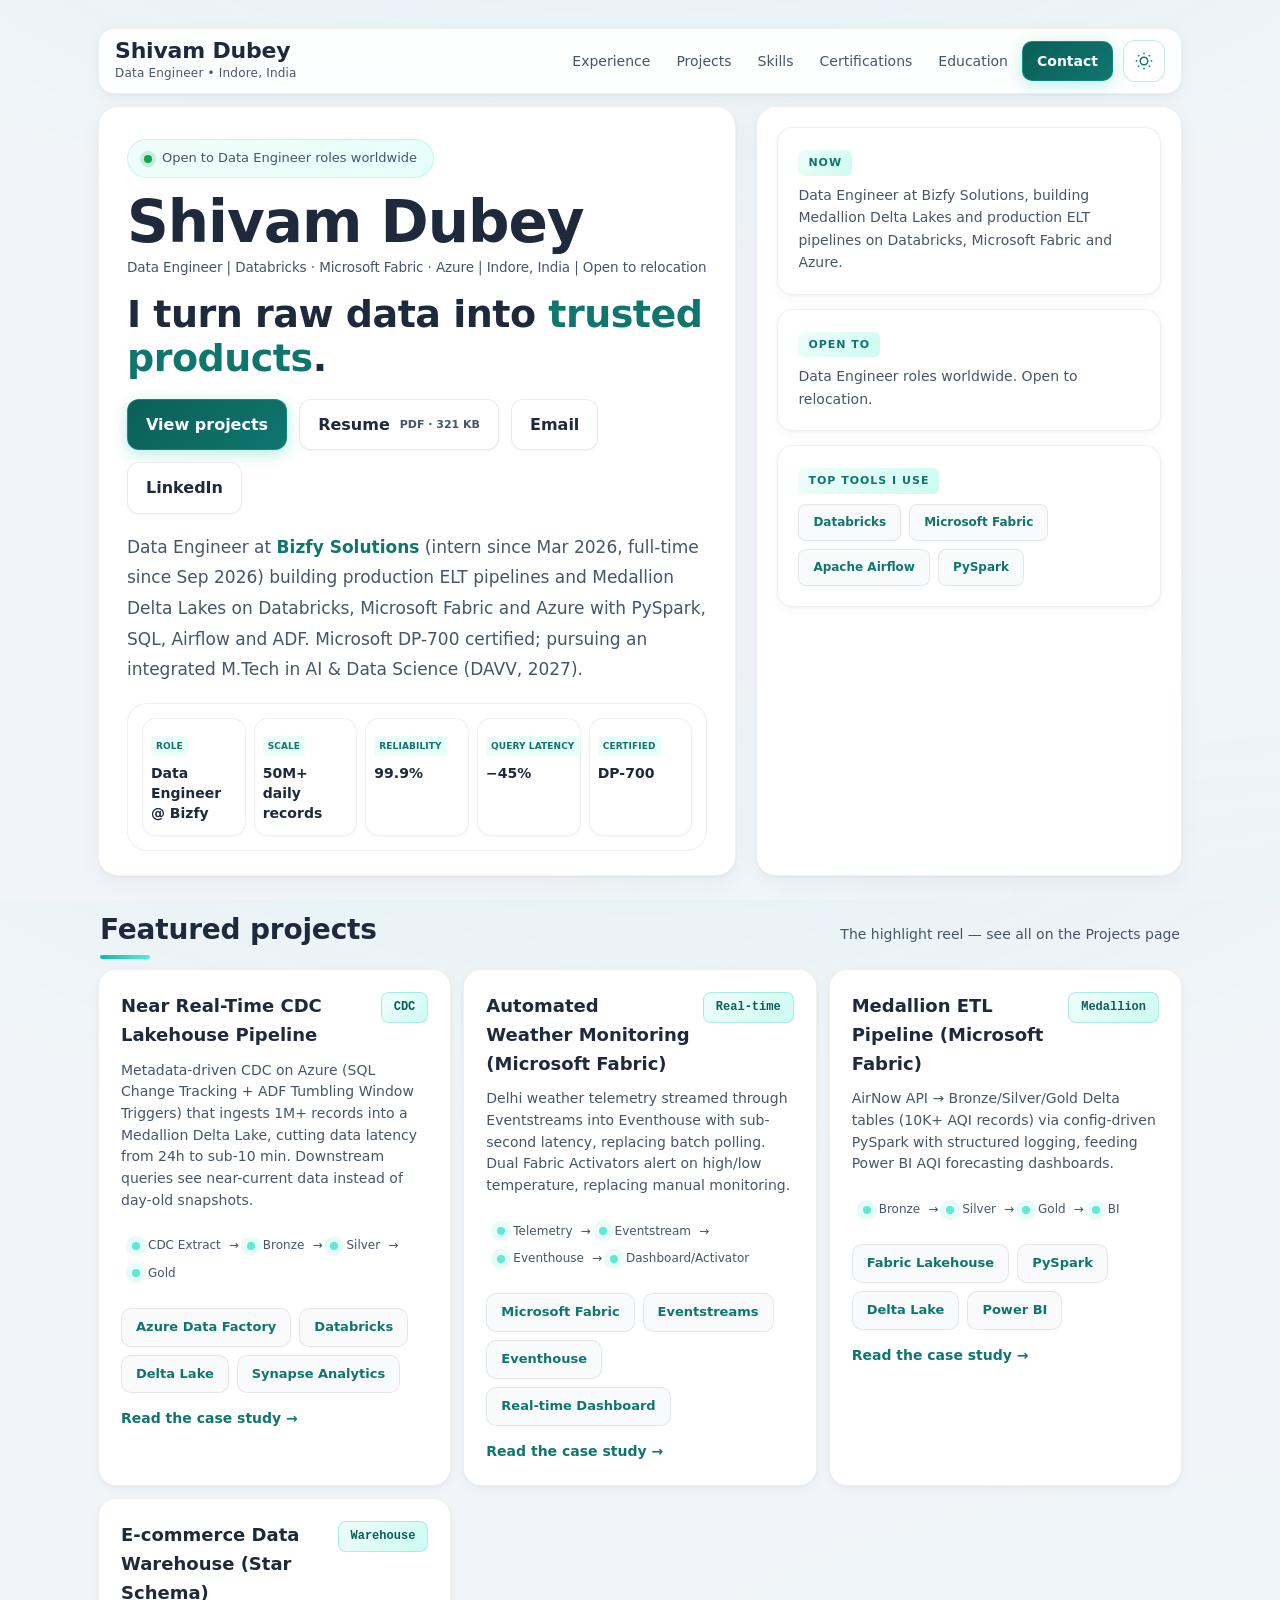
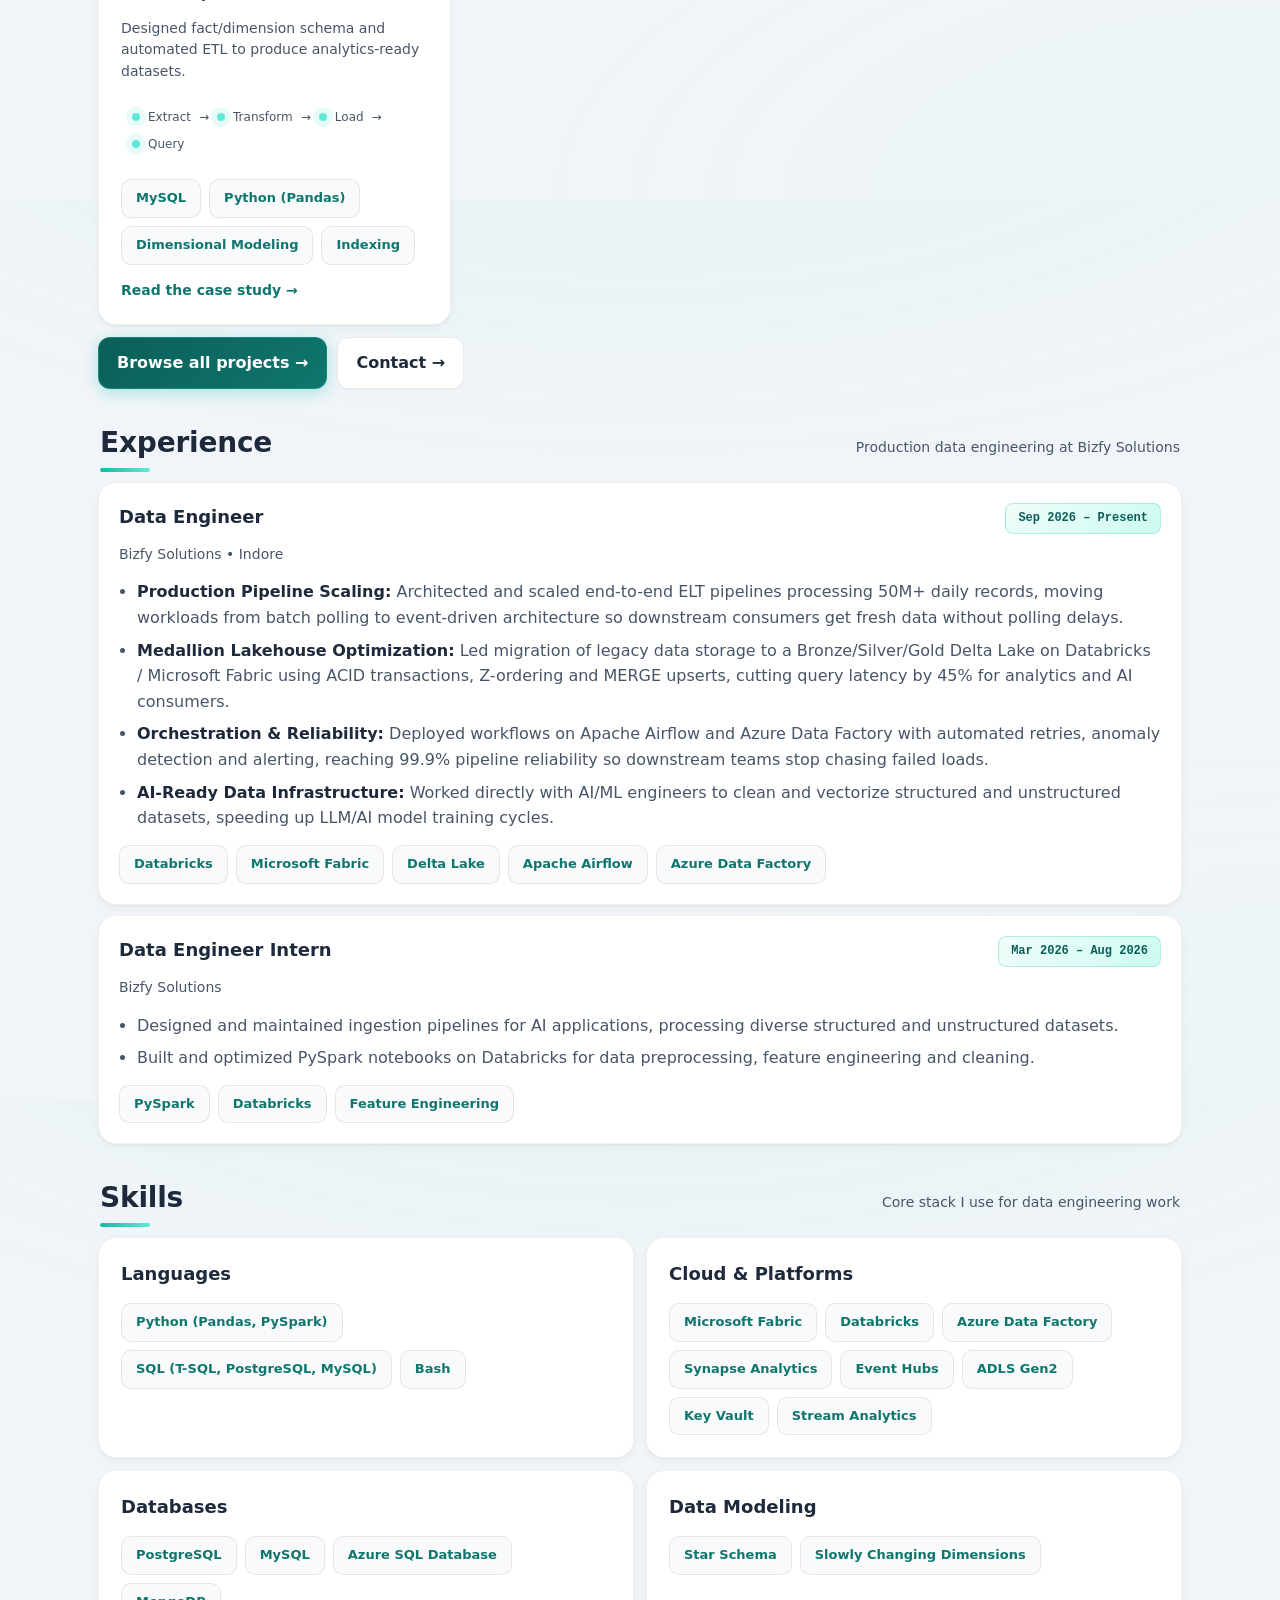
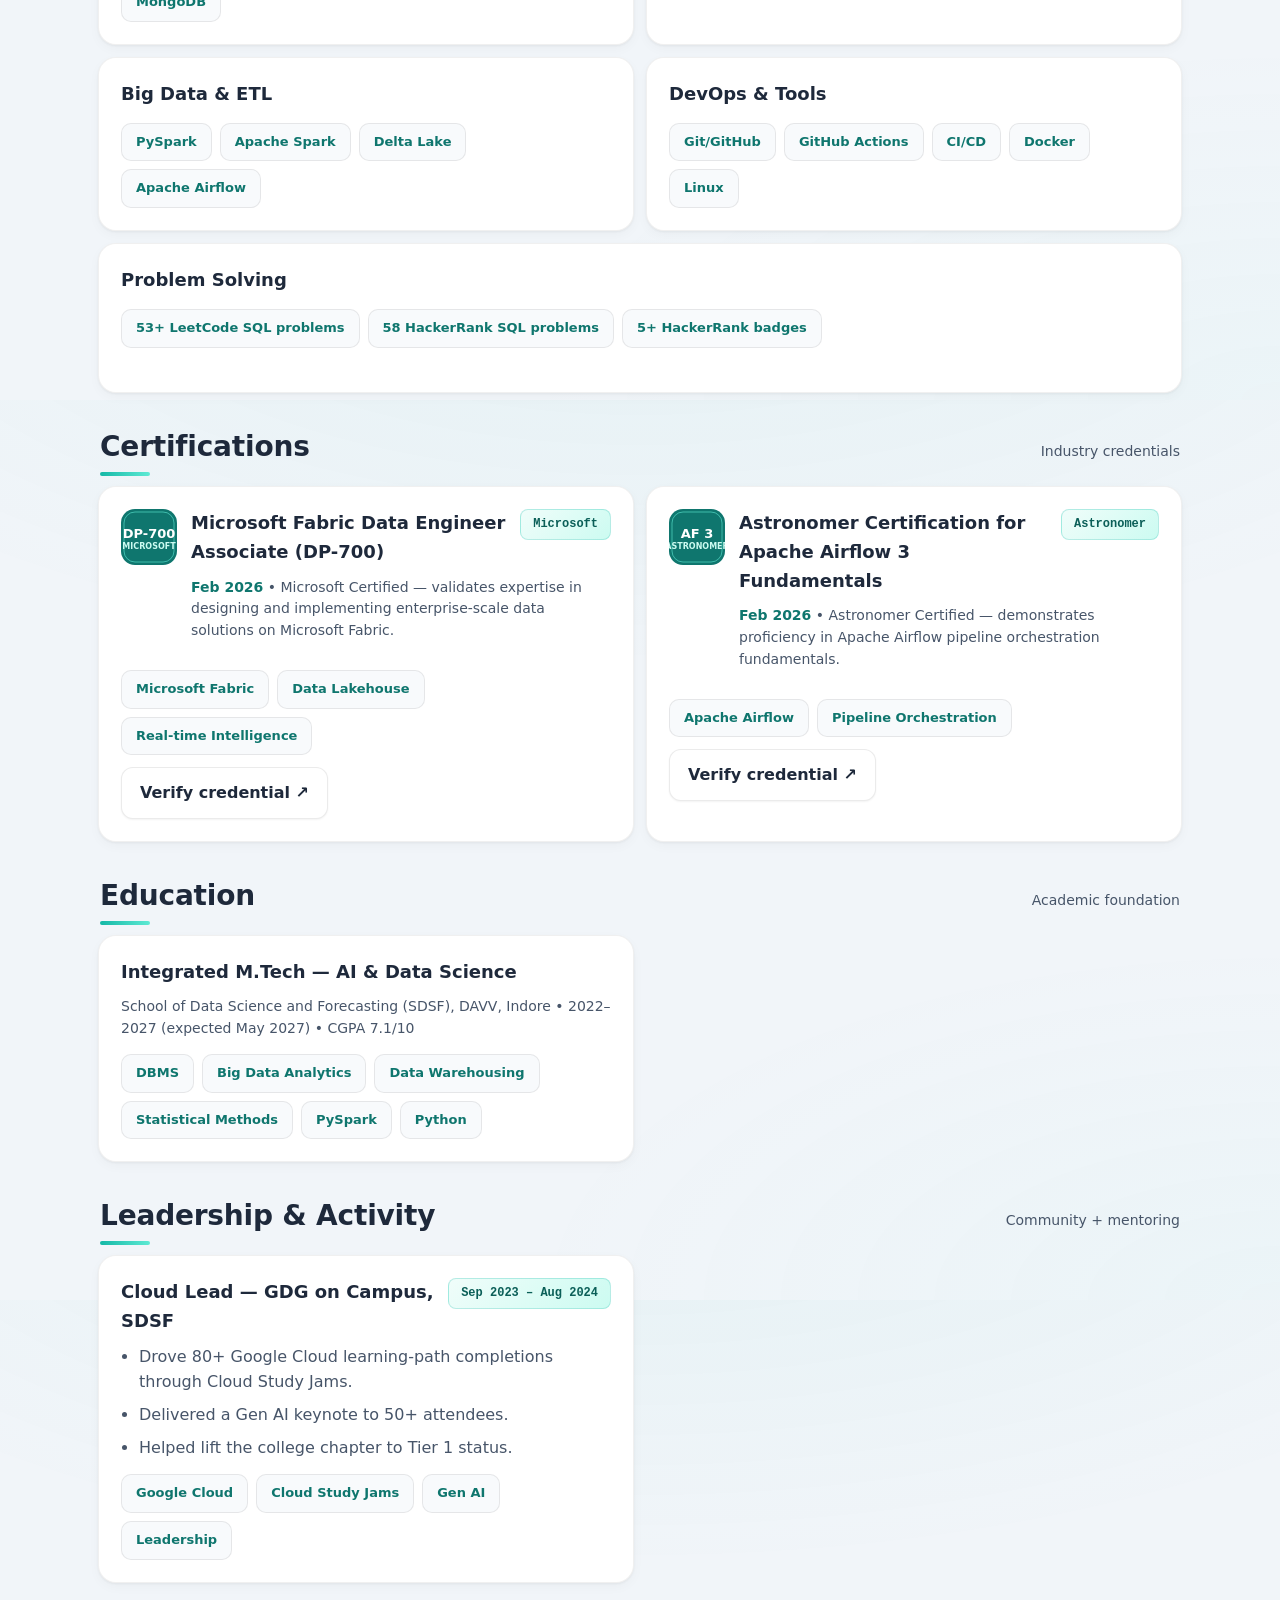
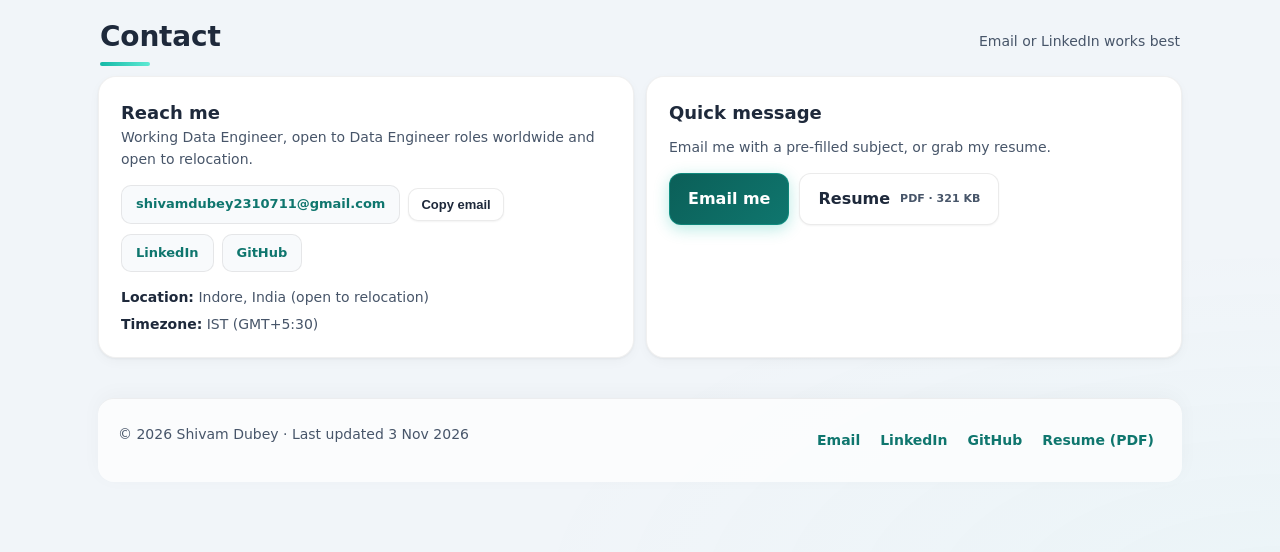
==== commit 32c0cc9f: "Replace resume PDF with the latest version ShivamDubey.pdf now holds the updated resume (321 KB); th" ====
--- a/index.html
+++ b/index.html
@@ -136,7 +136,7 @@
 
           <div class="heroActions">
             <a class="btn primary" href="./projects.html">View projects</a>
-            <a class="btn" href="ShivamDubey.pdf" download>Resume <span class="btnMeta">PDF · 361 KB</span></a>
+            <a class="btn" href="ShivamDubey.pdf" download>Resume <span class="btnMeta">PDF · 321 KB</span></a>
             <a class="btn" href="mailto:shivamdubey2310711@gmail.com">Email</a>
             <a class="btn" href="https://www.linkedin.com/in/shivam-dubey20" target="_blank" rel="noopener noreferrer">LinkedIn</a>
           </div>
@@ -597,7 +597,7 @@
             <p class="meta">Email me with a pre-filled subject, or grab my resume.</p>
             <div style="display:flex; gap:10px; flex-wrap:wrap;">
               <a class="btn primary" href="mailto:shivamdubey2310711@gmail.com?subject=Portfolio%20Inquiry">Email me</a>
-              <a class="btn" href="ShivamDubey.pdf" download>Resume <span class="btnMeta">PDF · 361 KB</span></a>
+              <a class="btn" href="ShivamDubey.pdf" download>Resume <span class="btnMeta">PDF · 321 KB</span></a>
             </div>
             <!-- Optional contact form. It stays hidden until you set data-endpoint (Formspree / Web3Forms); on any error it falls back to mailto.
                  TODO(confirm): form endpoint, e.g. data-endpoint="https://formspree.io/f/XXXXXXXX" -->
